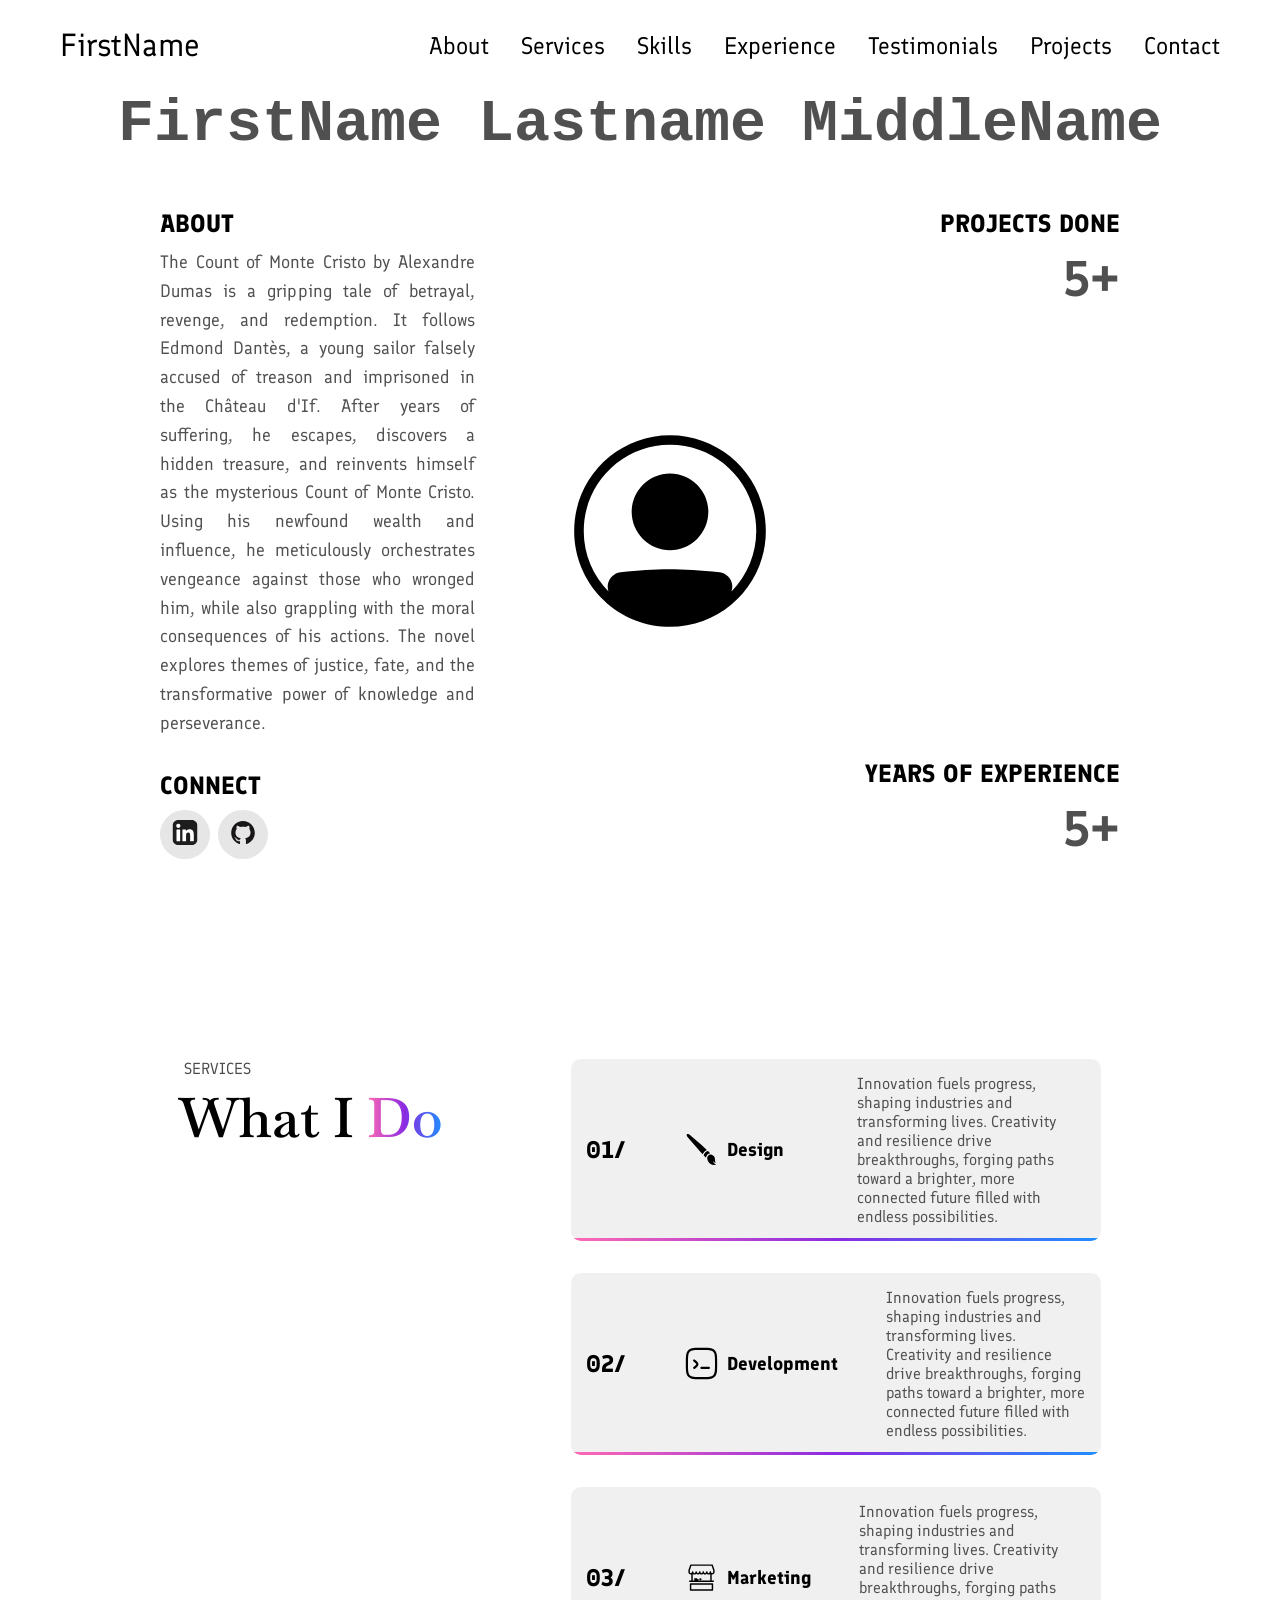
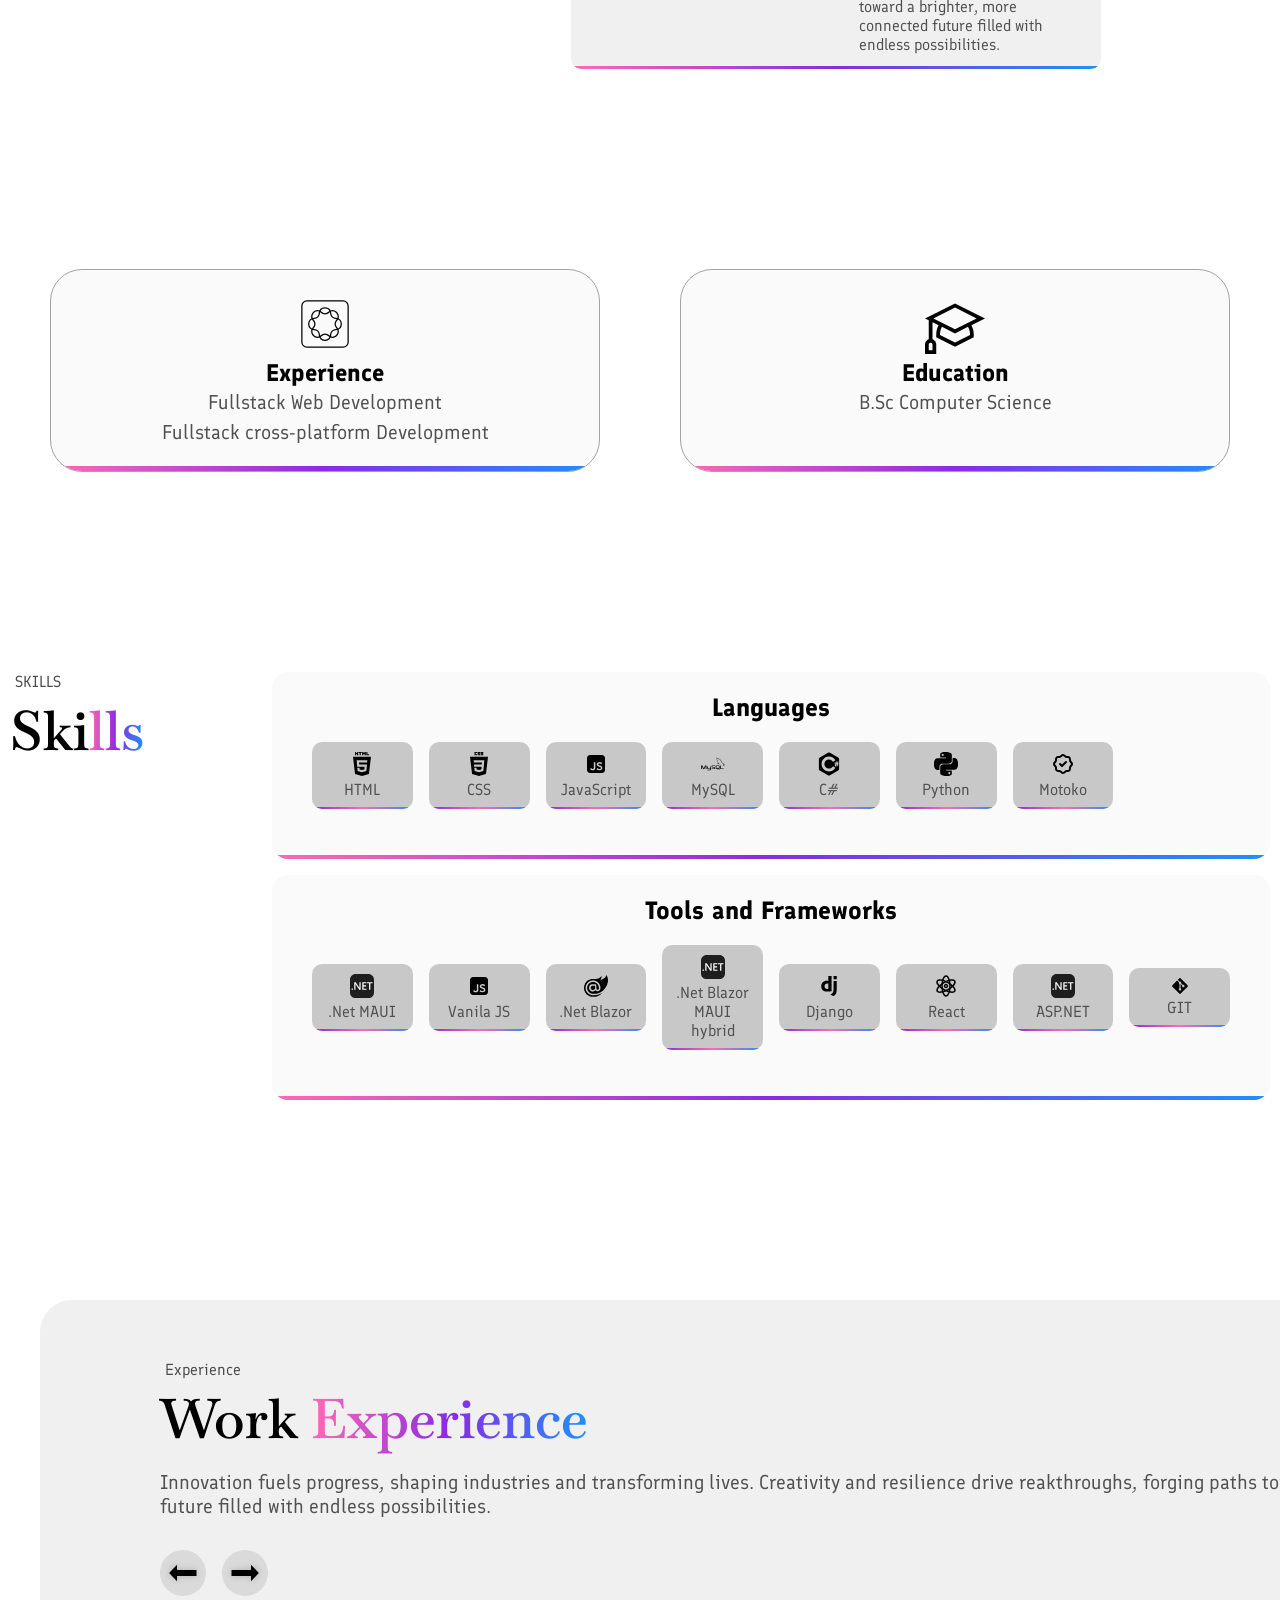
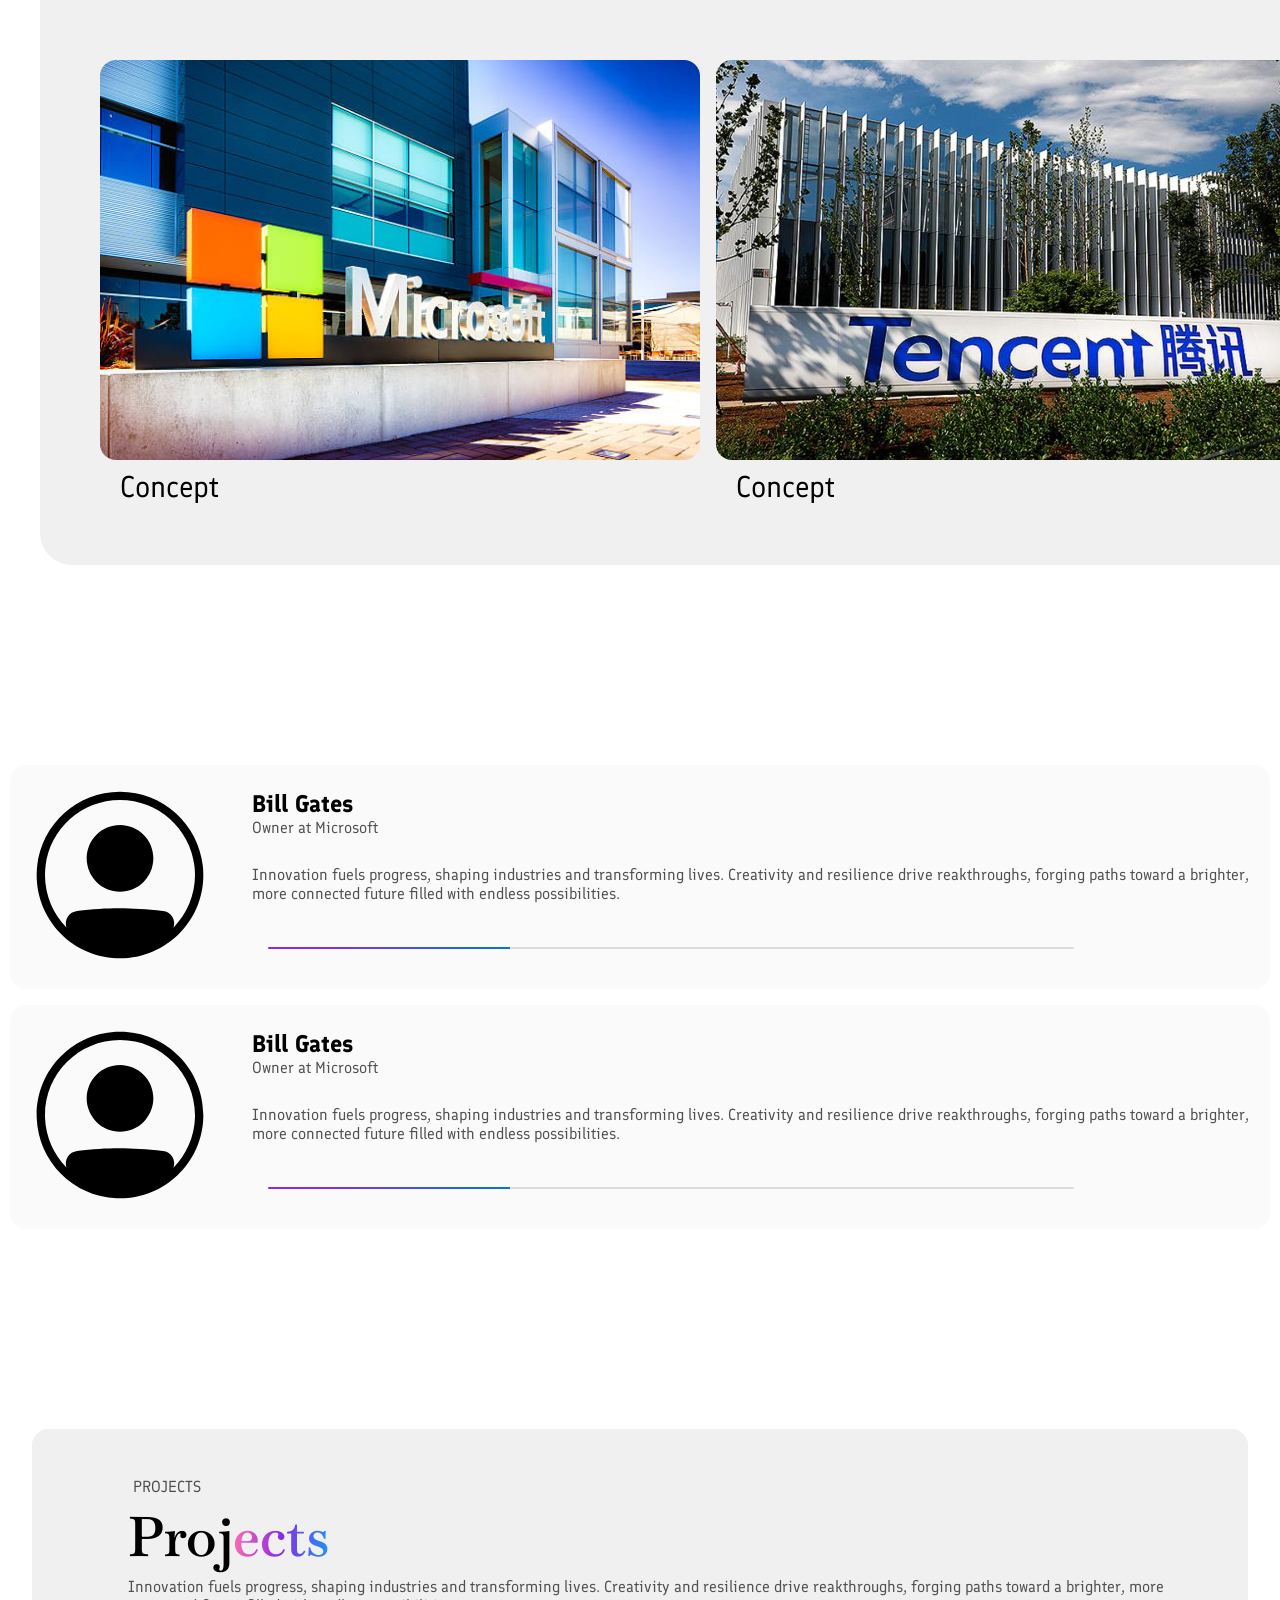
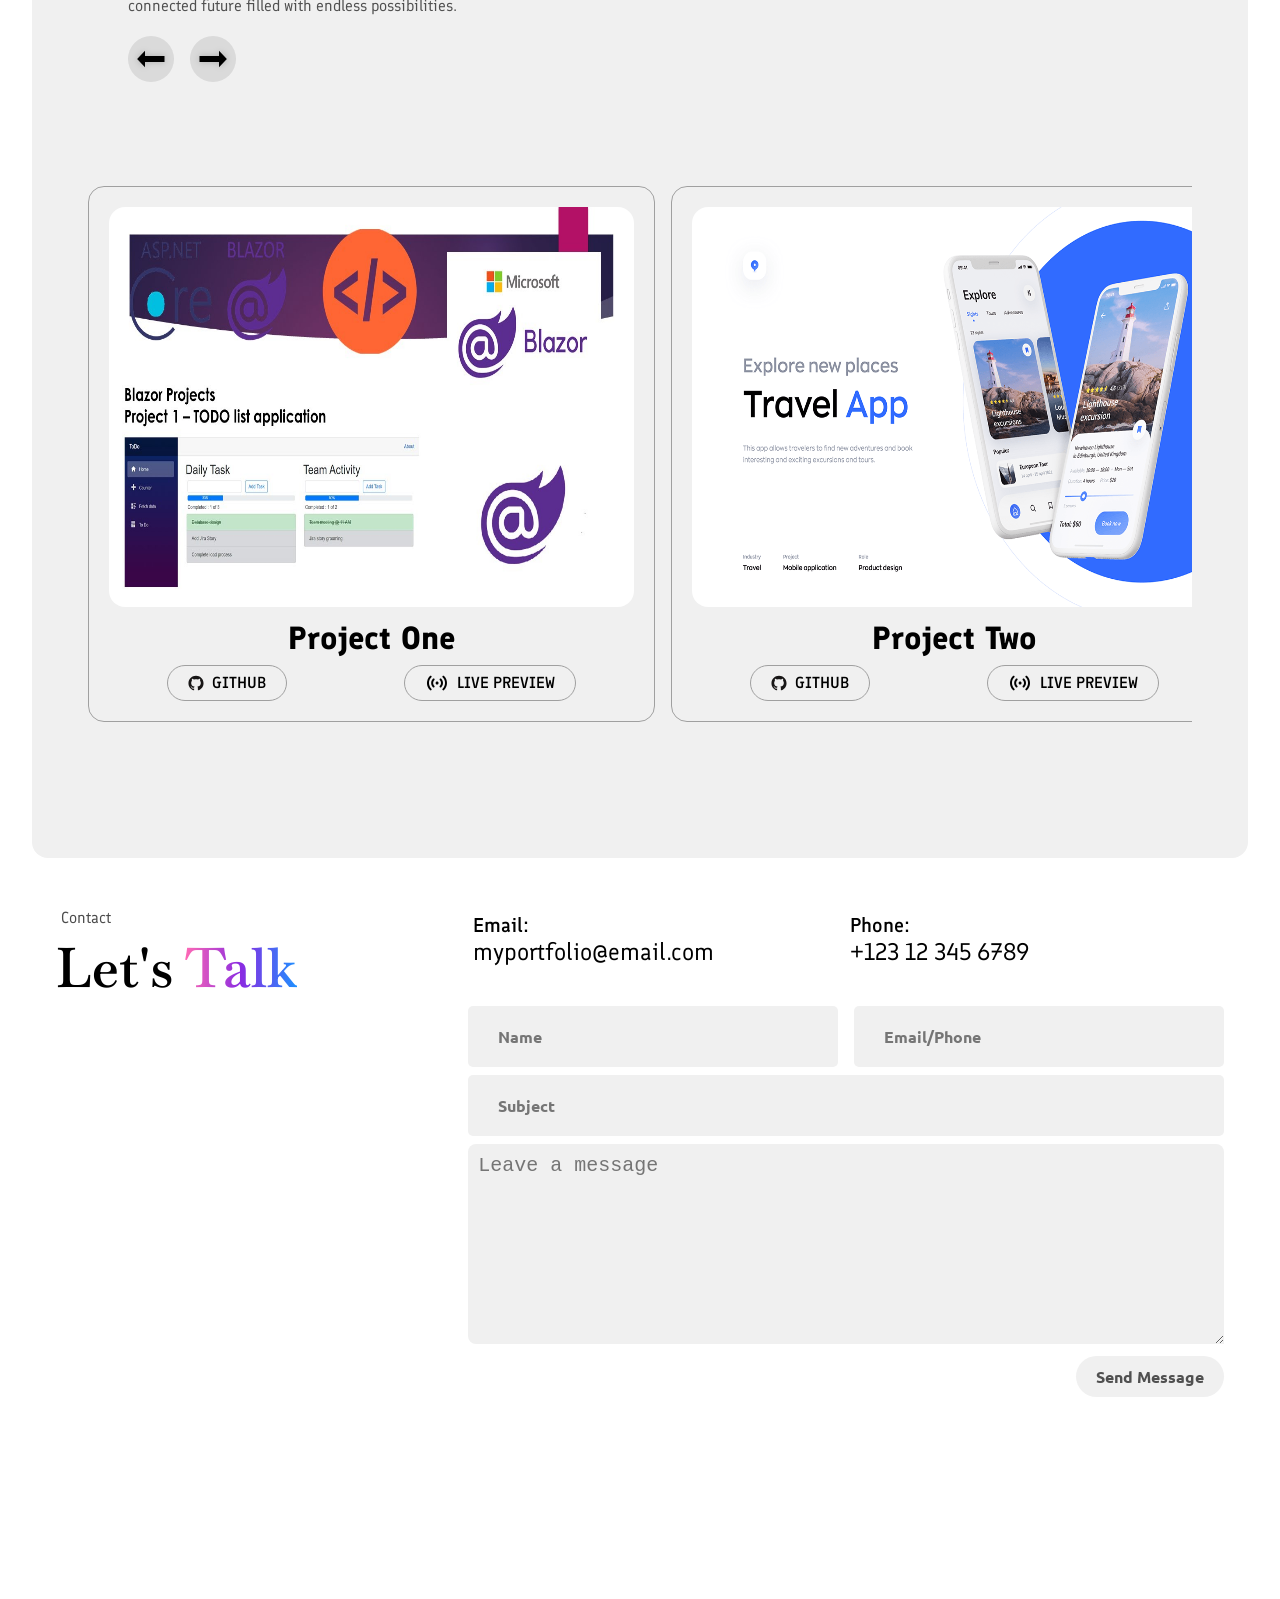
==== index.html @ e571e389 "." ====
<!DOCTYPE html>
<html lang="en">
<head>
    <meta charset="UTF-8">
    <meta name="viewport" content="width=device-width, initial-scale=1.0">
    <link rel="icon" type="image/png" href="assets/favicon.png">
    <link rel="stylesheet" href="style.css">
    <link rel="stylesheet" href="mediaQueries.css">

    <title>Portfolio</title>
</head>
<body>
    <nav id="desktop-nav">
        <div class="logo">FirstName</div>
        <div>
            <ul class="nav-links">
                <li><a href="#about">About</a></li>
                <li><a href="#services">Services</a></li>
                <li><a href="#skills">Skills</a></li>
                <li><a href="#experience">Experience</a></li>
                <li><a href="#testimonials">Testimonials</a></li>
                <li><a href="#projects">Projects</a></li>
                <li><a href="#contact">Contact</a></li>
            </ul>
        </div>
    </nav>
    <nav id="hamburger-nav">
        <div class="logo">FirstName</div>
        <div class="hamburger-menu">
            <div class="hamburger-icon" onclick="toggleMenu()">
                <span></span>
                <span></span>
                <span></span>
            </div>
            <div class="menu-links">
                <li><a href="#about" onclick="toggleMenu()">About</a></li>
                <li><a href="#services">Services</a></li>
                <li><a href="#skills">Skills</a></li>
                <li><a href="#experience" onclick="toggleMenu()">Experience</a></li>
                <li><a href="#testimonials">Testimonials</a></li>
                <li><a href="#projects" onclick="toggleMenu()">Projects</a></li>
                <li><a href="#contact" onclick="toggleMenu()">Contact</a></li>
            </div>
        </div>
    </nav>

    <div id="fullname">
        <p>FirstName Lastname MiddleName</p>
    </div>

    <section class="info-container">
        <div class="about-container">
            <div id="about">
                <h6>ABOUT</h6>
               <p>The Count of Monte Cristo by Alexandre Dumas is a gripping tale of
                betrayal, revenge, and redemption. It follows Edmond Dantès, a young 
                sailor falsely accused of treason and imprisoned in the Château d'If. 
                After years of suffering, he escapes, discovers a hidden treasure, 
                and reinvents himself as the mysterious Count of Monte Cristo. 
                Using his newfound wealth and influence, he meticulously orchestrates
                vengeance against those who wronged him, while also grappling with the 
                moral consequences of his actions. The novel explores themes of justice,
                 fate, and the transformative power of knowledge and perseverance.</p> 
            </div>

            <div class="socials">
                <h6>CONNECT</h6>
                <div class="socials-logos">
                    <div class="icon"><img src="assets/linkedIn.svg" alt="linked logo" onclick="location.href='https://linked.com'"></div>
                    <div class="icon"><img src="assets/github.svg" alt="github logo" onclick="location.href='https://github.com'"></div>
                </div>
            </div>
        </div>
        <div class="hero-avatar">
            <img src="assets/profile.svg" alt="my picture" width="230px" height="230px">
        </div>
        <div id="summary">
            <div class="sm project-done">
                <h6>PROJECTS DONE</h6>
                <p>5+</p>
            </div>
            <div class="sm years-of-experience">
                <h6>YEARS OF EXPERIENCE</h6>
                <p>5+</p>
            </div>
        </div>
    </section>
    

    <section class="services" id="services">
        <div class="services__title">
            <span class="tlt">SERVICES</span>
            <h1>What I
                <span>Do</span>
            </h1>
        </div>
        <div class="svc__details">
            <div class="svc service-1">
                <div class="service__no">
                    <h1>01/</h1>
                </div>
                <div class="service__name">
                    <img src="assets/design.svg" alt="">
                    <h3>Design</h3>
                </div>
                <div class="service__text">
                    <p>Innovation fuels progress, shaping industries and 
                        transforming lives. Creativity and resilience drive 
                        breakthroughs, forging paths toward a brighter, 
                        more connected future filled with endless 
                        possibilities.
                    </p>
                </div>
            </div>
            <div class="svc service-2">
                <div class="service__no">
                    <h1>02/</h1>
                </div>
                <div class="service__name">
                    <img src="assets/development.svg" alt="">
                    <h3>Development</h3>
                </div>
                <div class="service__text">
                    <p>Innovation fuels progress, shaping industries and 
                        transforming lives. Creativity and resilience drive 
                        breakthroughs, forging paths toward a brighter, 
                        more connected future filled with endless 
                        possibilities.
                    </p>
                </div>
            </div>
            <div class="svc service-3">
                <div class="service__no">
                    <h1>03/</h1>
                </div>
                <div class="service__name">
                    <img src="assets/maerketting.svg" alt="">
                    <h3>Marketing</h3>
                </div>
                <div class="service__text">
                    <p>Innovation fuels progress, shaping industries and 
                        transforming lives. Creativity and resilience drive 
                        breakthroughs, forging paths toward a brighter, 
                        more connected future filled with endless 
                        possibilities.
                    </p>
                </div>
            </div>
        </div>
    </section>

    <section class="exp-and-edu-container">
        <div class="exp-edu experience-container">
            <img src="assets/experience.svg" alt="Experience icon">
            <h2>Experience</h2>
            <p>Fullstack Web Development<br />
                Fullstack cross-platform Development
            </p>
        </div>
        <div class="exp-edu experience-container">
            <img src="assets/Education.svg" alt="Education icon">
            <h2>Education</h2>
            <p>B.Sc Computer Science<br />
            </p>
        </div>
    </section>

    <section id="skills">
        <div class="services__title">
            <span class="tlt">SKILLS</span>
            <h1>
                Ski<span>lls</span>
            </h1>
        </div>
       <div class="skll-wrapper">
         <div class="skl languages-container">
            <div class="skll-set-container">
                <h1>Languages</h1>
                <div class="skll-grid">
                    <div class="skll-set">
                        <img src="assets/html.svg" alt="checkmark">
                        <p>HTML</p>
                    </div>
                    <div class="skll-set">
                        <img src="assets/css.svg" alt="checkmark">
                        <p>CSS</p>
                    </div>
                    <div class="skll-set">
                        <img src="assets/javascript.svg" alt="checkmark">
                        <p>JavaScript</p>
                    </div>
                    <div class="skll-set">
                        <img src="assets/mysql.svg" alt="checkmark">
                        <p>MySQL</p>
                    </div>
                    <div class="skll-set">
                        <img src="assets/csharp.svg" alt="checkmark">
                        <p>C#</p>
                    </div>
                    <div class="skll-set">
                        <img src="assets/python.svg" alt="checkmark">
                        <p>Python</p>
                    </div>
                    <div class="skll-set">
                        <img src="assets/checkmack.svg" alt="checkmark">
                        <p>Motoko</p>
                    </div>
                </div>
            </div>
        </div>
        <div class="skl tools-and-frameworks-container">
            <div class="skll-set-container">
                <h1>Tools and Frameworks</h1>
               <div class="skll-grid">
                 <div class="skll-set">
                    <img src="assets/dotnet.svg" alt="checkmark">
                    <p>.Net MAUI</p>
                </div>
                <div class="skll-set">
                    <img src="assets/javascript.svg" alt="checkmark">
                    <p>Vanila JS</p>
                </div>
                <div class="skll-set">
                    <img src="assets/blazor.svg" alt="checkmark">
                    <p>.Net Blazor</p>
                </div>
                <div class="skll-set">
                    <img src="assets/dotnet.svg" alt="checkmark">
                    <p>.Net Blazor<br/> MAUI hybrid</p>
                </div>
                <div class="skll-set">
                    <img src="assets/django.svg" alt="checkmark">
                    <p>Django</p>
                </div>
                <div class="skll-set">
                    <img src="assets/react.svg" alt="checkmark">
                    <p>React</p>
                </div>
                <div class="skll-set">
                    <img src="assets/dotnet.svg" alt="checkmark">
                    <p>ASP.NET</p>
                </div>
                <div class="skll-set">
                    <img src="assets/git.svg" alt="checkmark">
                    <p>GIT</p>
                </div>
               </div>
            </div>
        </div>
       </div>
    </section>

    <div id="experience">
        <div class="experience__title__container">
            <div class="experience__title">
                <div class="services__title">
                    <span class="tlt">Experience</span>
                    <h1>
                        Work <span>Experience</span>
                    </h1>
                </div>
            </div>
            <div class="experience-description">
                <p> Innovation fuels progress, shaping industries and 
                    transforming lives. Creativity and resilience drive 
                    reakthroughs, forging paths toward a brighter, 
                    more connected future filled with endless 
                    possibilities.
                </p>
            </div>
            <div class="arrows experience-arrows">
                <span><img src="assets/arrowleft.svg" alt="" class="left"></span>
                <span><img src="assets/arrowright.svg" alt="" class="right"></span>
            </div>
        </div>

        <div class="experience__details">
            <div class="companies">
                <div class="company__img">
                        <img src="assets/microsoft.jpg" alt="">
                        <div>
                            <span id="concept-trigger">Concept</span>
                        </div>
                </div>
                <div class="experience__description" id="description">
                    <p>
                        <ul>
                            <li>Innovation fuels progress, shaping industries and </li>
                            <li>Innovation fuels progress, shaping industries and </li>
                            <li>Innovation fuels progress, shaping industries and </li>
                            <li>Innovation fuels progress, shaping industries and </li>
                            <li>Innovation fuels progress, shaping industries and </li>
                            <li>Innovation fuels progress, shaping industries and </li>
                        </ul>
                    </p>
                </div>
            </div>
            <div class="companies">
                    <div class="company__img">
                        <img src="assets/tencent.jpg" alt="">
                    <div>
                        <span>Concept</span>
                    </div>
                </div>
                <div class="experience__description">
                    <p>
                        <ul>
                            <li>Innovation fuels progress, shaping industries and </li>
                            <li>Innovation fuels progress, shaping industries and </li>
                            <li>Innovation fuels progress, shaping industries and </li>
                            <li>Innovation fuels progress, shaping industries and </li>
                            <li>Innovation fuels progress, shaping industries and </li>
                            <li>Innovation fuels progress, shaping industries and </li>
                        </ul>
                    </p>
                </div>
           </div>
           <div class="companies">
                <div class="company__img">
                        <img src="assets/microsoft.jpg" alt="">
                        <div>
                            <span id="concept-trigger">Concept</span>
                        </div>
                </div>
                <div class="experience__description" id="description">
                    <p>
                        <ul>
                            <li>Innovation fuels progress, shaping industries and </li>
                            <li>Innovation fuels progress, shaping industries and </li>
                            <li>Innovation fuels progress, shaping industries and </li>
                            <li>Innovation fuels progress, shaping industries and </li>
                            <li>Innovation fuels progress, shaping industries and </li>
                            <li>Innovation fuels progress, shaping industries and </li>
                        </ul>
                    </p>
                </div>
            </div>
           <div class="companies">
                    <div class="company__img">
                        <img src="assets/netease.jpg" alt="">
                    <div>
                        <span>Concept</span>
                    </div>
                </div>
                <div class="experience__description">
                    <p>
                        <ul>
                            <li>Innovation fuels progress, shaping industries and </li>
                            <li>Innovation fuels progress, shaping industries and </li>
                            <li>Innovation fuels progress, shaping industries and </li>
                            <li>Innovation fuels progress, shaping industries and </li>
                            <li>Innovation fuels progress, shaping industries and </li>
                            <li>Innovation fuels progress, shaping industries and </li>
                        </ul>
                    </p>
                </div>
           </div>
           <div class="companies">
                    <div class="company__img">
                        <img src="assets/Santa_Monica_Studio.png" alt="">
                    <div>
                        <span>Concept</span>
                    </div>
                </div>
                <div class="experience__description">
                    <p>
                        <ul>
                            <li>Innovation fuels progress, shaping industries and </li>
                            <li>Innovation fuels progress, shaping industries and </li>
                            <li>Innovation fuels progress, shaping industries and </li>
                            <li>Innovation fuels progress, shaping industries and </li>
                            <li>Innovation fuels progress, shaping industries and </li>
                            <li>Innovation fuels progress, shaping industries and </li>
                        </ul>
                    </p>
                </div>
           </div>    
        </div>
    </div>


    <section id="testimonials"> 
       <div class="all_testi_wrapper">
            <div class="testi_individual_wrapper">
                <div class="profile_testi">
                    <img src="assets/profile.svg" alt="profile photo" width="200px">
                </div>
                <div class="testi_person_details">
                    <div class="testi_person_info">
                        <h2>Bill Gates</h2>
                        <p>Owner at Microsoft<p>
                    </div>
                    <div class="testi_comment">
                        <p> Innovation fuels progress, shaping industries and 
                            transforming lives. Creativity and resilience drive 
                            reakthroughs, forging paths toward a brighter, 
                            more connected future filled with endless 
                            possibilities.
                        </p>
                    </div>
                    <div class="line">
                    </div>
                </div>
            </div>
            <div class="testi_individual_wrapper">
                <div class="profile_testi">
                    <img src="assets/profile.svg" alt="profile photo" width="200px">
                </div>
                <div class="testi_person_details">
                    <div class="testi_person_info">
                        <h2>Bill Gates</h2>
                        <p>Owner at Microsoft<p>
                    </div>
                    <p> Innovation fuels progress, shaping industries and 
                        transforming lives. Creativity and resilience drive 
                        reakthroughs, forging paths toward a brighter, 
                        more connected future filled with endless 
                        possibilities.
                    </p>
                    <div class="line"></div>
                </div>          
            </div>
       </div>
    </section>

    <div id="projects">
        <div class="pj__title">
            <span class="tlt">PROJECTS</span>
            <h1>
                Proj<span>ects</span>
            </h1>

            <div class="projct-description">
                <p> Innovation fuels progress, shaping industries and 
                    transforming lives. Creativity and resilience drive 
                    reakthroughs, forging paths toward a brighter, 
                    more connected future filled with endless 
                    possibilities.
                </p>
            </div>

             <div class="arrows project-arrows">
                <span><img src="assets/arrowleft.svg" alt="" class="left"></span>
                <span><img src="assets/arrowright.svg" alt="" class="right"></span>
            </div>
        </div>
        <div class="pjs">
            <div class="pj project__one">
                <div class="pj__img">
                    <img src="assets/Project1.jpg" alt="">
                </div>
                <h1 class="pj__name">Project One</h1>
                <div class="pj__btns">
                    <div class="pj__btn">
                        <img src="assets/github.svg" alt="" onclick="location.href ='https://github.com'">
                        <p>GITHUB</p>
                    </div>
                    <div class="pj__btn">
                        <img src="assets/live.svg" alt="">
                       <p>LIVE PREVIEW</p>
                    </div>
                </div>
            </div>

            <div class="pj project__one">
                <div class="pj__img">
                    <img src="assets/project2.png" alt="">
                </div>
                <h1 class="pj__name">Project Two</h1>
                 <div class="pj__btns">
                    <div class="pj__btn">
                        <img src="assets/github.svg" alt="" onclick="location.href ='https://github.com'">
                        <p>GITHUB</p>
                    </div>
                    <div class="pj__btn">
                        <img src="assets/live.svg" alt="">
                       <p>LIVE PREVIEW</p>
                    </div>
                </div>
            </div>
            <div class="pj project__one">
                <div class="pj__img">
                    <img src="assets/project3.png" alt="">
                </div>
                <h1 class="pj__name">Project Three</h1>
                <div class="pj__btns">
                    <div class="pj__btn">
                        <img src="assets/github.svg" alt="" onclick="location.href ='https://github.com'">
                        <p>GITHUB</p>
                    </div>
                    <div class="pj__btn">
                        <img src="assets/live.svg" alt="">
                       <p>LIVE PREVIEW</p>
                    </div>
                </div>
            </div>
            <div class="pj project__one">
                <div class="pj__img">
                    <img src="assets/project3.png" alt="">
                </div>
                <h1 class="pj__name">Project Three</h1>
                <div class="pj__btns">
                    <div class="pj__btn">
                        <img src="assets/github.svg" alt="" onclick="location.href ='https://github.com'">
                        <p>GITHUB</p>
                    </div>
                    <div class="pj__btn">
                        <img src="assets/live.svg" alt="">
                       <p>LIVE PREVIEW</p>
                    </div>
                </div>
            </div>
            <div class="pj project__one">
                <div class="pj__img">
                    <img src="assets/project3.png" alt="">
                </div>
                <h1 class="pj__name">Project Three</h1>
                <div class="pj__btns">
                    <div class="pj__btn">
                        <img src="assets/github.svg" alt="" onclick="location.href ='https://github.com'">
                        <p>GITHUB</p>
                    </div>
                    <div class="pj__btn">
                        <img src="assets/live.svg" alt="">
                       <p>LIVE PREVIEW</p>
                    </div>
                </div>
            </div>
        </div>
    </div>

     <section id="contact">
        <div class="services__title">
            <span class="tlt">Contact</span>
            <h1>Let's
                <span>Talk</span>
            </h1>
        </div>
       <div class="contact__details">
            <div class="my_email_n_phone">
                <div class="email">
                    <h6>Email:</h6>
                    <p>myportfolio@email.com</p>
                </div>
                <div class="phone">
                    <h6>Phone:</h6>
                    <p>+123 12 345 6789</p>
                </div>
            </div>
            <form action="">
                <div class="name_n__email">
                    <input type="text" placeholder="Name"/>
                    <label for="email"></label>
                    <input type="text" placeholder="Email/Phone"/>
                </div>
                <div class="subject">
                    <label for="subject"></label>
                    <input type="text" placeholder="Subject">
                </div>
                <div class="message">
                    <textarea placeholder="Leave a message"></textarea>
                </div>
                <div class="sendmsg">
                    <input type="submit" value="Send Message" />
                </div>
            </form>
       </div>
    </section>

    <script src="script.js"></script>
</body>
</html>
---- style.css ----
@import url('https://fonts.googleapis.com/css2?family=Baskervville:ital,wght@0,400..700;1,400..700&display=swap');
@import url('https://fonts.googleapis.com/css2?family=Ubuntu:ital,wght@0,300;0,400;0,500;0,700;1,300;1,400;1,500;1,700&display=swap');
@import url('https://fonts.googleapis.com/css2?family=Finlandica:ital,wght@0,400..700;1,400..700&display=swap');

* {
    margin: 0;
    padding: 0;
}

body{
    font-family: "Finlandica", sans-serif;
    background-color: rgb();
}

html {
    scroll-behavior: smooth;
}

p {
    color: rgb(80,80,80);
}

a, .btn {
    transition: all 300ms ease;
}


/*Desktop Nav*/

nav, .nav-links {
    display: flex;
}

nav {
    justify-content: space-between;
    align-items: center;
    height: 10vh;
    margin: 0px 60px;
}

.nav-links{
    gap: 2rem;
    list-style: none;
    font-size: 1.5rem;
}

a {
    text-decoration: none;
    color: black;
    text-decoration-color: white;
}

.logo{
    font-size: 2rem;

}

.logo:hover{
    cursor: default;
}

a:hover {
    color: grey;
    text-decoration: underline;
    text-underline-offset: 0.5rem;
    text-decoration-color: rgb(181, 181, 181);
}


/*HAMBURGER MENU*/

#hamburger-nav {
    display: none;
}

.hamburger-menu {
    position: relative;
    display: inline-block;
}

.hamburger-icon {
    display: flex;
    flex-direction: column;
    justify-content: space-between;
    height: 24px;
    width: 30px;
    cursor: pointer;
}

.hamburger-icon span {
    width: 100%;
    height: 2px;
    background-color: black;
    transition: all 0.3 ease-in-out;
}

.menu-links {
    position: absolute;
    top: 100%;
    right: 0;
    width: fit-content;
    max-height: 0;
    overflow: hidden;
    transition: all 0.3 ease-in-out;
    border-radius: 10px;
    background: rgb(240, 240, 240);
}

.menu-links a{
    display: block;
    padding: 10px;
    text-align: left;
    font-size: 1.5rem;
    color: black;
    text-decoration: none;
    transition: all 0.3 ease-in-out;
}

.menu-links a:hover{
    color: grey;
    text-decoration: underline;
    text-underline-offset: 0.5rem;
    text-decoration-color:rgb(181, 181, 181) ;
}

.menu-links li{
    list-style: none;
}

.menu-links.open{
    max-height: fit-content;
}

.hamburger-icon.open span:first-child{
    transform: rotate(45deg) translate(10px, 5px);
}

.hamburger-icon.open span:nth-child(2){
    opacity: 0;
}

.hamburger-icon.open span:last-child{
    transform: rotate(-45deg) translate(10px, -5px);
}

.hamburger-icon span:first-child{
    transform: none;
}

.hamburger-icon span:first-child{
    opacity: 1;
}

.hamburger-icon span:first-child{
    transform: none;
}

/*SECTIONS*/

#fullname{
    font-size: 60px;
    font-family: "Ubuntu Mono", monospace;
    text-align: center;
    font-weight: 600;
}

section{
    display: flex;
    flex-direction: row;
    justify-content: center;
    gap: 5rem;
    margin: 50px 10px 200px 10px;
}




.about-container{
    max-width: 25%;
    display: flex;
    flex-direction: column;
    justify-content: space-between;
    gap: 2rem;
}

#about p{
    text-align: justify;
    font-size: 18px;
    line-height: 1.8rem;
    margin: 0;
}

h6{
    font-size: 25px;
    margin-bottom: 10px;
    word-wrap: break-word;
    white-space: normal;
}

.sm{
    text-align: end;
}

.sm p{
    font-size: 50px;
    font-weight: 600;
}

#summary{
    justify-content: space-between;
    display: flex;
    flex-direction: column;
    flex-wrap: wrap;
    max-width: 25%;
    gap: 1rem;
}

.hero-avatar{
    justify-content: center;
    align-self: center;
}

.icon img {
    height: 25px;
    width: 30px;
    align-self: center;
    transition: transform 0.3 ease-in-out;
}

.icon:hover img{
    transform: scale(1.5);
    cursor: pointer;
}

.icon::before{
    content: "";
    position: absolute;
    background: linear-gradient(to right,#ff69b4, #8a2be2, #1e90ff );
    width: 0;
    height: 0;
    top: 0;
    left: 0;
    border-radius: inherit;
    transform: scale(0);
    opacity: 0;
    transition: all 0.4s ease-in-out;
    z-index: 0;
}

.icon:hover::before{
    width: 100%;
    height: 100%;
    transform: scale(1);
    opacity: 1;
    cursor: pointer;
}

.icon{
    padding: 10px;
    background-color: rgb(230, 230, 230);
    border-radius: 100px;
    overflow: hidden;
    position: relative;
}

.socials-logos{
    display: flex;
    gap: 0.5rem;
}



.socials{
    display: flex;
    flex-direction: column;
}

.services__title{
    display: flex;
    flex-direction: column;
    gap: 0.3rem;
    cursor: default;
}

.services__title h1{
    font-size: 55px;
    font-weight: 600;
    font-family: "Baskervville", sans-serif;
}

.services__title h1 span{
    background: linear-gradient(to right, #ff69b4, #8a2be2, #1e90ff);
    -webkit-background-clip: text;
    background-clip: text;
    color: transparent;
    -webkit-text-fill-color: transparent;   
}

.tlt{
    color: rgb(75, 75, 75);
    margin: 0 5px;
}

.svc__details{
    max-width: 42%;
    display: flex;
    flex-direction: column;
    gap: 2rem;
}

.svc{
    display: flex;
    flex-direction: row;
    justify-content: space-between;
    align-items: center;
    gap: 3rem;
    background-color: rgb(240, 240, 240);
    padding: 15px;
    border-radius: 10px;
    position: relative;
    overflow: hidden;
}

.svc:hover{
    background: linear-gradient(
        to right,
        rgba(105, 20, 40, 0.5) 0%,    
        rgba(105, 20, 40, 0.5) 20%, 
        rgba(75, 0, 130, 0.5) 60%,  
        rgba(0, 0, 139, 0.5) 100%  
    );
}


.svc:hover p{
    color: black;
    transition: color 0.3 ease;
}


.svc::after{
    position: absolute;
    content: "";
    bottom: -0.5px;
    left: 0;
    width: 100%;
    height: 3px;
    background: linear-gradient(to right,  #ff69b4, #8a2be2, #1e90ff);
    border-radius: 2px;
}

.service__text{
    width: 100%;
    flex: 1;
}

.service__no{
    align-self: center;
    flex: 0 0 10%;
}

.service__name{
    display: flex;
    flex-direction: row;
    align-items: center;
    gap: 0.5rem;
    flex: 0 0 25%;
}

.service__name img{
    height: 35px;
    width: 35px;
}

h3{
    align-self: center;
    cursor: default;
}

.service__no h1,
.service__name h3 {
    margin: 0;
}

.services{
    gap: 8rem;
}


.exp-edu{
    padding: 1.5rem;
    border-radius: 2rem;
    border: rgb(53, 53, 53) 0.1rem solid;
    border-color: rgb(163, 163, 163);
    text-align: center;
    min-width: 500px;
    position: relative;
    overflow: hidden;
    background: rgb(250, 250, 250);
}

.exp-edu::after{
    position: absolute;
    content: "";
    bottom: -0.5px;
    left: 0;
    width: 100%;
    height: 5px;
    background: linear-gradient(to right,  #ff69b4, #8a2be2, #1e90ff);
    border-radius: 2px;
}

.exp-edu img{
    height: 60px;
    width: 60px;
}

.exp-edu p{
    font-size: 20px;
    line-height: 30px;
}


#skills{
    gap: 8rem;
}
.skl{
    background-color: rgb(250, 250, 250);
    padding: 0 20px;
    border-radius: 1rem;
    position: relative;
    overflow: hidden;
    padding-bottom: 30px;
}

.skl::after{
    position: absolute;
    content: "";
    background: linear-gradient(to right, #ff69b4, #8a2be2, #1e90ff);
    height: 5px;
    width: 100%;
    left: 0;
    bottom: -1px;

}

.skll-set{
    background: rgb(200,200,200);
    padding: 10px;
    border-radius: 10px;
    align-content: center;
    position: relative;
    overflow: hidden;
}

.skll-set::after{
    position: absolute;
    content: "";
    background: linear-gradient(to right, #8a2be2, #ff69b4, #1e90ff);
    height: 3px;
    width: 100%;
    left: 0;
    bottom: -1px;
}

.skll-set:hover{
    background: linear-gradient(
        to right,
        rgba(105, 20, 40, 0.5) 0%,    
        rgba(105, 20, 40, 0.5) 20%, 
        rgba(75, 0, 130, 0.5) 60%,  
        rgba(0, 0, 139, 0.5) 100%  
    );
}

.skll-set:hover p{
    color: #000;
}

.skll-set-container{
    margin: auto;
    padding: 20px;
    align-items: center;
    text-align: center;
}

.skll-set-container h1{
    font-size: 25px;
    margin-bottom: 20px;
    text-align: center;
}

.skll-grid{
    display: grid;
    grid-template-columns: repeat(8,1fr);
    gap: 1rem;
    justify-content: center;
    align-items: center;
    align-content: center;
}

.skll-wrapper{
    gap: 1rem;
    display: flex;
    flex-direction: column;
    position: relative;
    min-width: 50%;
}

#experience{
    background: rgb(240, 240, 240);
    padding: 60px;
    border-radius: 2rem;
    margin: 40px;
    display: flex;
    flex-direction: column;
    gap: 3rem;
    width: fit-content;
    margin-bottom: 200px;
}

.experience__title__container{
    padding: 0 60px;
    display: flex;
    flex-direction: column;
    gap: 1rem;
}

.experience-description{
    font-size: 20px;
}

.experience__details{
    display: flex;
    gap: 1rem;
    overflow-x: auto;
    scroll-behavior: smooth;
    scroll-snap-type: x mandatory;
    scrollbar-width: none;
    -ms-overflow-style: none;
}

.experience__details::-webkit-scrollbar{
    display: none;
}

.companies{
    flex: 0 0 auto;
    min-width: 300px;
    scroll-snap-align: start;
    display: flex;
    gap: 1rem;
    position: relative;
}

.company__img img{
    width: 100%;
    height: 400px;
    border-radius: 1rem;
}

.company__img{
    display: flex;
    flex-direction: column;
    gap: 0.5rem;
    position: relative;
}

.company__img span{
    font-size: 30px;
    margin-left: 20px;
    display: inline-block;
    cursor: pointer;
}

.companies li{
    list-style: circle;
    color: rgb(80,80,80);
}

.experience__description{
    font-size: 20px;
    font-family:"Ubuntu", sans-serif;
    display: none;
    max-height: 85%;
    overflow: hidden;
    transition: max-height 0.4s ease-out, padding 0.4s ease-out;
    padding: 0 10px;
    background-color: #f5f5f5;
    border-left: 4px solid #0078D4;
    border-radius: 20px;
}


.experience__description.show{
    display: block;
    padding: 10px;
}

.experience__description ul{
    justify-content: space-between;
    display: flex;
    flex-direction: column;
    line-height: 40px;
}

#testimonials{
    justify-content: center;
}

.all_testi_wrapper{
    display: flex;
    flex-direction: column;
    gap: 1rem;
}

.testi_individual_wrapper{
    background: rgb(250, 250, 250);
    padding: 10px;
    border-radius: 1rem;
    display: flex;
    gap: 2rem;
}

.testi_person_details{
    display: flex;
    flex-direction: column;
    justify-content: space-around;
}

.line{
    height: 2px;
    background: linear-gradient(to right, #8a2be2 5%, #0078D4 30%, rgb(220, 220, 220) 30%);
    margin: 1rem;
    width: 80%;
    border-radius: 1rem;
}

#projects{
    background: rgb(240, 240, 240);
    margin: 1rem 2rem;
    padding: 1rem;
    padding-bottom: 5rem;
    border-radius: 1rem;
    display: flex;
    flex-direction: column;
    gap: 1rem;
}

.pj__title{
    display: flex;
    flex-direction: column;
    gap: 0.3rem;
    cursor: default;
    margin: 2rem;
    margin-left: 5rem;
    
}

.pj__title h1{
    font-size: 55px;
    font-weight: 600;
    font-family: "Baskervville", sans-serif;
}

.pj__title h1 span{
    background: linear-gradient(to right, #ff69b4, #8a2be2, #1e90ff);
    -webkit-background-clip: text;
    background-clip: text;
    color: transparent;
    -webkit-text-fill-color: transparent;   
}

.pjs{
    display: flex;
    flex-direction: row;
    overflow-x: auto;
    scroll-behavior: smooth;
    scrollbar-width: none;
    padding-bottom: 1rem;
    gap: 1rem;
    margin: 2.5rem;
}

.pjs::-webkit-scrollbar {
    display: none;
}

.arw{
    cursor: pointer;
}

.pj__img img{
    height: 400px;
    width: 525px;
    border-radius: 1rem;
}

.pj__btns{
    display: flex;
    justify-content: space-around;
}

.pj__btn {
    display: flex;
    gap: 0.5rem;
    text-align: center;
    align-items: center;
    padding: 5px 20px;
    border: rgb(160, 160, 160) solid 1px;
    border-radius: 2rem;
}

.pj__btn:hover{
   background: linear-gradient(to right,
        rgba(138, 43, 226, 0.2),
        rgba(0,0,0, 0.5)
        );
        cursor: pointer;
}

.pj__btn p{
    color: #000;
    font-weight: 500;
}

.pj{
    display: flex;
    flex-direction: column;
    gap: 0.5rem;
    border: rgb(160, 160, 160) solid 1px;
    border-radius: 1rem;
    padding: 20px;
}

.pj h1{
    align-self: center;
}

#contact{
    justify-content: space-around;
}

.contact__details{
    display: flex;
    flex-direction: column;
    gap: 0.5rem;
    width: 60%;
}

.my_email_n_phone{
    display: flex;
    flex-direction: row;
    gap: 0.5rem;
    margin: 5px;
    margin-bottom: 2rem;
}

.my_email_n_phone div{
    flex: 1 1 50%;
}

.my_email_n_phone h6{
    font-size: 20px;
    font-weight: 500;
    margin: 0;
    padding: 0;
}

.my_email_n_phone p{
    color: #000;
    font-size: 24px;
}

input{
    padding: 20px 30px;
    border-radius: 5px;
    background: rgb(240, 240, 240);
    outline: none;
    border: transparent;
    -webkit-appearance: none;
    -moz-appearance: none;
    appearance: none;
    box-sizing: border-box;
    font-size: 16px;
    font-family: 'Ubuntu';
    font-weight: 600;
}

.name_n__email{
    display: flex;
    gap: 0.5rem;
}

.name_n__email input{
    flex: 1 1 50%;
}

.subject input{
    width: 100%;
}

textarea{
    font-size: 20px;
    background: rgb(240, 240, 240);
    border: transparent;
    border-radius: 0.5rem;
    border-bottom-right-radius: 0;
    width: 100%;
    min-height: 200px;
    box-sizing: border-box;
    padding: 10px;
}

.sendmsg{
    display: flex;
    justify-content: flex-end;
}

.sendmsg input{
    border: transparent;
    border-radius: 10rem;
    padding: 10px 20px;
    color: rgb(80, 80, 80);
}

.sendmsg:hover input{
    background: linear-gradient(to right,
        rgba(138, 43, 226, 0.8),
        rgba(0,0,0, 0.5)100%
  );
color: #000;
cursor: pointer;
}

form {
    gap: 0.5rem;
    display: flex;
    flex-direction: column;
    width: 100%;
}


/*Arrows*/


.arrows{
    display: flex;
    justify-content: start;
    align-items: center;
    margin: 1rem 0;
    animation: fadeInUp 0.55s ease-in-out;
    gap: 1rem;
}

.arrows img{
    width: 30px;
    cursor: pointer;
    transition: transform 0.3 ease, filter 0.3 ease;
    filter: drop-shadow(0 0 3px rgba(0, 0, 0, 0.2));
}

.arrows img:hover{
    transform: translateX(-5px) scale(1.1);
    filter: drop-shadow(0 0 6px rgba(0, 150, 255, 0.4));
}

.arrows img.right:hover{
    transform: translateX(5px) scale(1.1);
}

.arrows img:active, .arrows img.right:active{
    transform: scale(0.95);
}

.arrows span{
    padding: 0.5rem;
    background: rgba(20, 20, 20, 0.1);
    border-radius: 100rem;
    display: flex;
    align-items: center;
    justify-content: start;
}

.arrows span:hover {
    background: linear-gradient(
        to right,
        rgba(138, 43, 226, 0.8),
        rgba(0, 0, 0, 0.5) 100%
    );
    border-radius: 20rem;
    transform:scale(1.1);
}








@keyframes fadeInUp{
    from{
        opacity: 0;
        transform: translateY(20px);
    }
    to{
        opacity: 1;
        transform: translateY(0);
    }
}
---- mediaQueries.css ----
/* Responsive Styles */

@media (max-width: 1200px) {
     #desktop-nav{
        display: none;
    }

     #hamburger-nav {
        display: flex;
        justify-content: space-between;
        align-items: center;
        padding: 1rem 2rem;
        background-color: #fff;
        box-sizing: border-box;
    }

    section {
        gap: 3rem;
        flex-wrap: wrap;
    }

    .svc__details,
    .about-container,
    #summary {
        max-width: 80%;
    }

    .skll-grid {
        grid-template-columns: repeat(4, 1fr);
    }

    .info-container{
        display: flex;
        flex-direction: column;
        justify-content: center;
    }


    .about-container{
        align-self: center;
    }

    .socials{
        align-self: center;
    }

    #summary{
        display: flex;
        flex-direction: row;
        justify-content: space-around;
    }

    .sm{
        flex: 1 1 auto;
    }

    #experience {
    padding: 40px;
    margin: 30px;
    width: auto;
    }

  .services{
    gap: 1rem;
  }

  .experience__title__container {
    padding: 0 40px;
  }

  .company__img img {
    height: 345px;
  }

  .experience-description,
  .experience__description {
    font-size: 18px;
  }
}






@media (max-width: 900px) {

    nav {
        margin: 0 30px;
    }

    .nav-links {
        display: none;
    }

    section {
        flex-direction: column;
        align-items: center;
        margin: 40px 10px;
    }

    .svc {
        flex-direction: column;
        gap: 1.5rem;
    }

    .service__text, .service__name, .service__no {
        flex: unset;
        text-align: center;
        width: 100%;
    }

    .svc__details {
        max-width: 90%;
    }

    .about-container, #summary {
        max-width: 90%;
    }

    .exp-edu {
        min-width: auto;
        width: 90%;
    }

    .skll-grid {
        grid-template-columns: repeat(3, 1fr);
    }
    #summary{
        display: flex;
        flex-direction: row;
        flex-wrap: nowrap;
        justify-content: space-between;
        gap: 2rem;
    }

    .sm {
        flex: 1 1 auto;
    }

    .project-done{
        text-align: left;
    }
    .service__no h1{
        text-align: left;
    }

    .exp-and-edu-container{
        margin-bottom: 15rem;
        margin-top: 15rem;
    }
    .exp-edu{
        width: 600px;
    }
    #skills{
        gap: 1rem;
        margin-bottom: 15rem;
    }
    .skll-wrapper{
        display: flex;
        flex-direction: row;
    }
    .skll-grid{
        justify-content: center;
        align-items: center;
    }
     #experience {
    padding: 30px;
    margin: 20px;
    gap: 2rem;
    border-radius: 1rem;
    }

  .experience__title__container {
    padding: 0 20px;
    text-align: center;
    }

  .experience__details {
    flex-direction: row;
    overflow: hidden;
    }

  .companies {
    min-width: 100%;
    flex-direction: column;
    }

  .company__img img {
    height: 450px;
    }

  .arrows {
    justify-content: center;
    }

  .experience__description ul {
    line-height: 30px;
    }

    #projects{
        margin-bottom: 15rem;
        padding: 30px;
        margin: 20px;
    }

    .pj__img img{
        width: 680px;
        height: 400px;
    }

    .name_n__email {
    flex-direction: column;
   }

  .name_n__email input {
    flex: 1 1 100%;
    width: 100%;
   }

  .subject input,
  textarea {
    width: 100%;
   }
}




@media (max-width: 600px) {
    .logo {
        font-size: 1.5rem;
    }

    .nav-links {
        gap: 1rem;
        font-size: 1.2rem;
    }

    #fullname {
        font-size: 35px;
    }

    h6 {
        font-size: 20px;
    }

    .services__title h1 {
        font-size: 35px;
    }

    .service__no{
        text-align: left;
    }

    .service__text p{
        width: 100%;
        padding: 0;
        margin: 0;
    }

    .svc {
        padding: 10px;
    }

    .svc__details {
        gap: 1rem;
    }

    .exp-edu{
        width: 450px;
    }

    .exp-edu p {
        font-size: 16px;
        line-height: 24px;
    }

    .skll-grid {
        grid-template-columns: repeat(2, 1fr);
    }

    .skll-set-container h1 {
        font-size: 20px;
    }

    .company__img img{
        width: 500px;
        height: 350px;
    }

    .icon img {
        height: 20px;
        width: 25px;
    }

    .testi_individual_wrapper{
        display: flex;
        flex-direction: column;
        gap: 0.5rem;
    }

    .profile_testi {
        display: flex;
        justify-content: center;
    }
    
    .testi_person_details{
        align-items: center;
        gap: 1rem;
    }
    .line{
        width: 95%;
    }

    #projects{
        padding: 0;
        margin-bottom: 15rem;
    }

    .pjs{
        margin: 15px;
        padding: 0;
    }

    .pj__img img{
        width: 480px;
        height: 400px;
    }

    .my_email_n_phone{
        display: flex;
        flex-direction: column;
        gap: 1rem;
    }
}






@media (max-width: 400px) {
    .socials{
        align-items: center;
    }
    
    #summary{
        flex-direction: row;
        flex-wrap: nowrap;
        justify-content: space-between;
    }

    .sm{
        flex: 1 1 auto;
    }

    .years-of-experience p{
        font-size: 35px;
        text-align: right;
    }

    .info-container{
        margin-bottom: 10rem;
    }

    #services{
        display: flex;
        flex-direction: column;
        gap: 1rem;
    }
    .exp-edu{
        width: 300px;
    }

    .skll-grid {
        grid-template-columns: repeat(1, 1fr);
    }

    #experience{
        margin: 5px;
        padding: 5px;
        width: 380px;
        border-radius: 10px;
        margin-bottom: 10rem;
    }

    .company__img img{
        width: 380px;
        height: 250px;
    }

    #testimonials{
        margin-bottom: 10rem;
    }

    #projects{
        margin: 5px;
        padding: 5px;
        width: 380px;
        border-radius: 10px;
        margin-bottom: 10rem;
        justify-content: center;
    }

    .pjs{
        padding: 0;
        margin: 0;
    }

    
    .my_email_n_phone{
        display: flex;
        flex-direction: column;
        gap: 1rem;
    }

    input{
        width: 100%;
    }

    .name_n__email{
        display: flex;
        flex-direction: column;
    }

    .menu-links a {
        font-size: 1.2rem;
    }

    .skll-set-container {
        padding: 10px;
    }
}
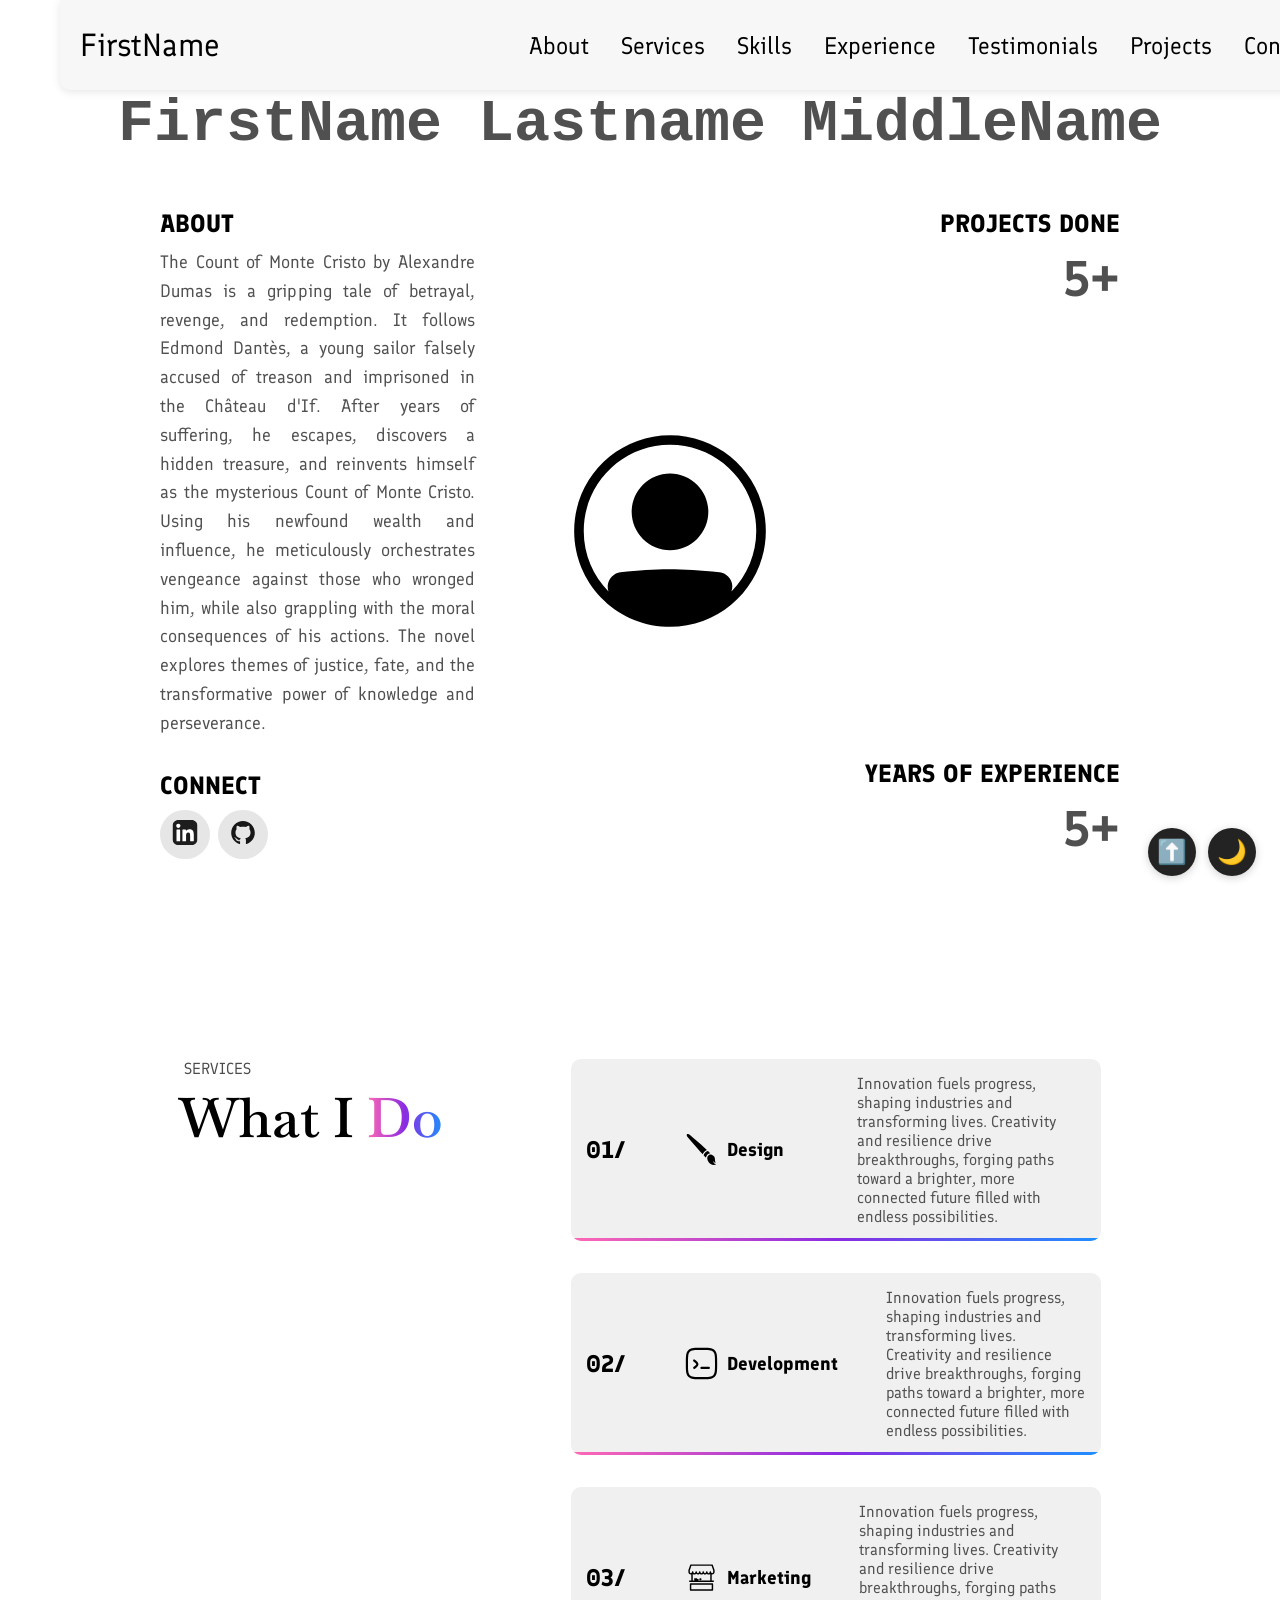
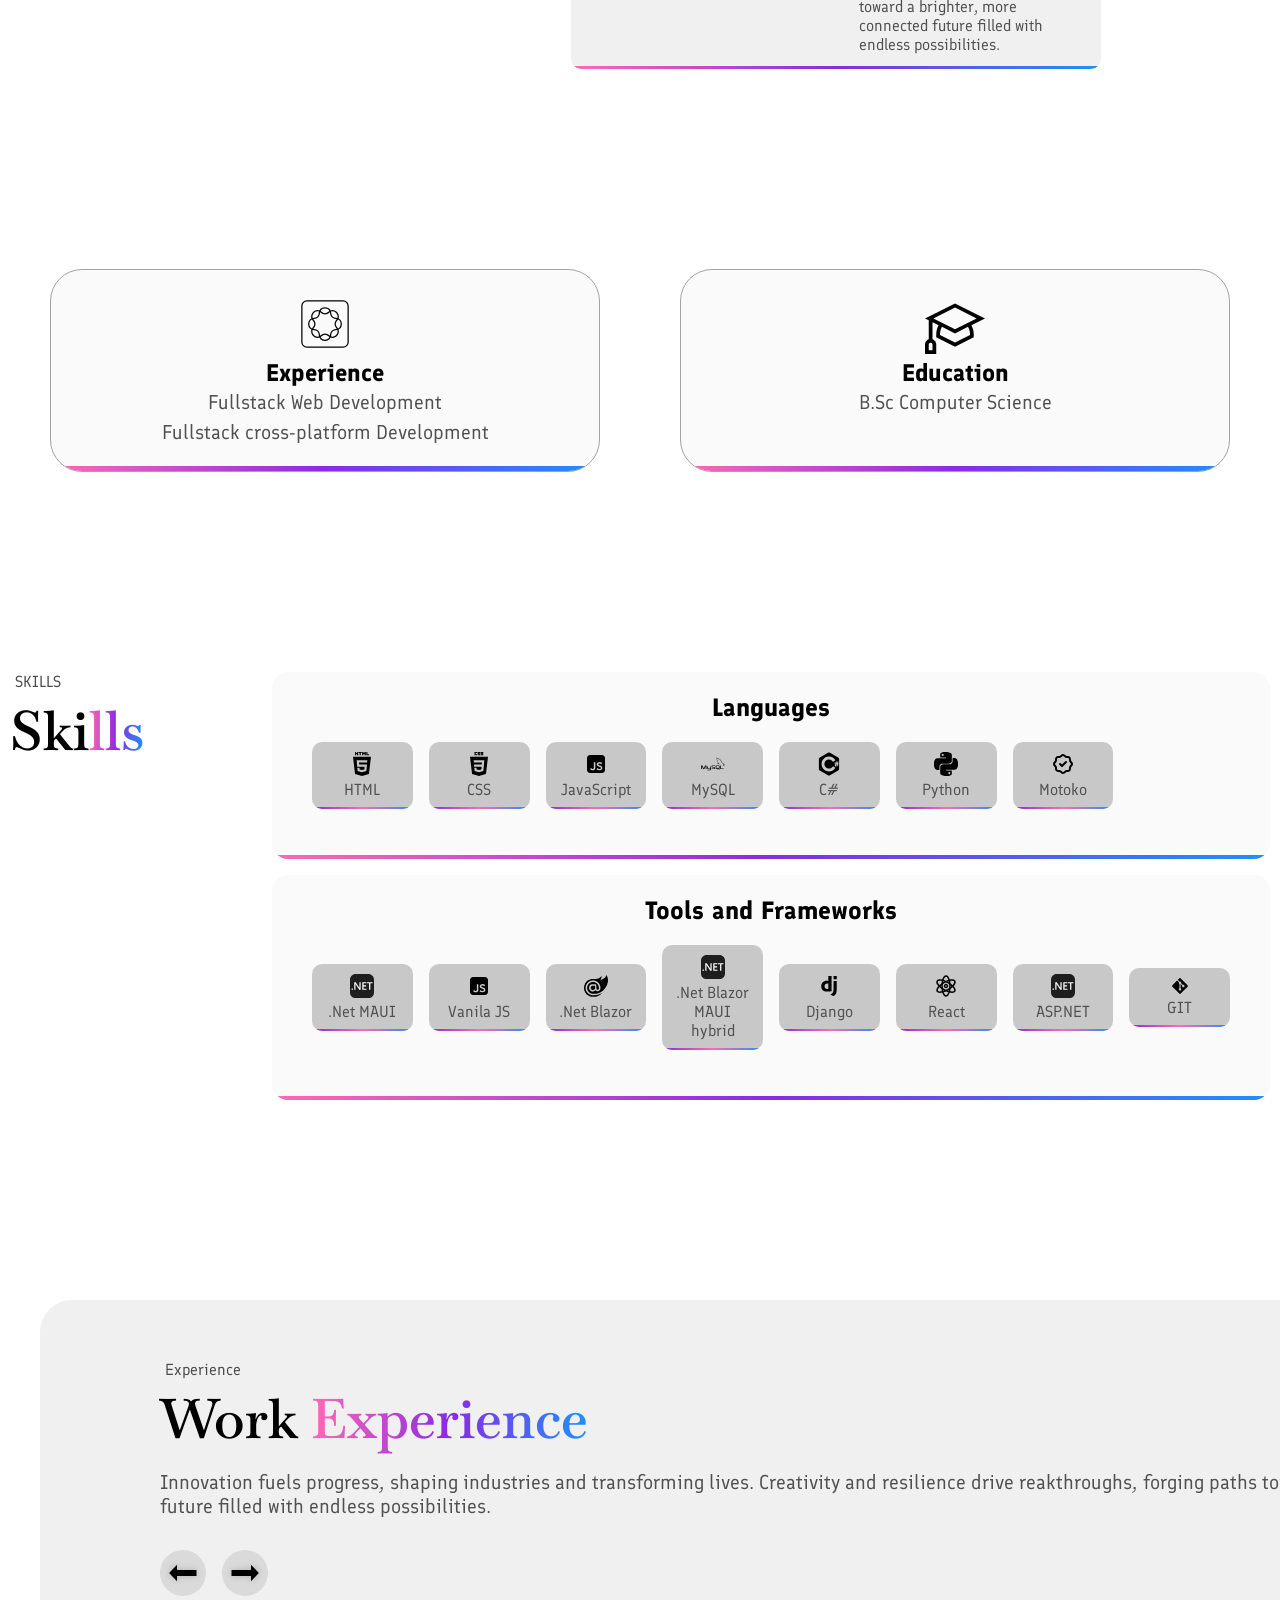
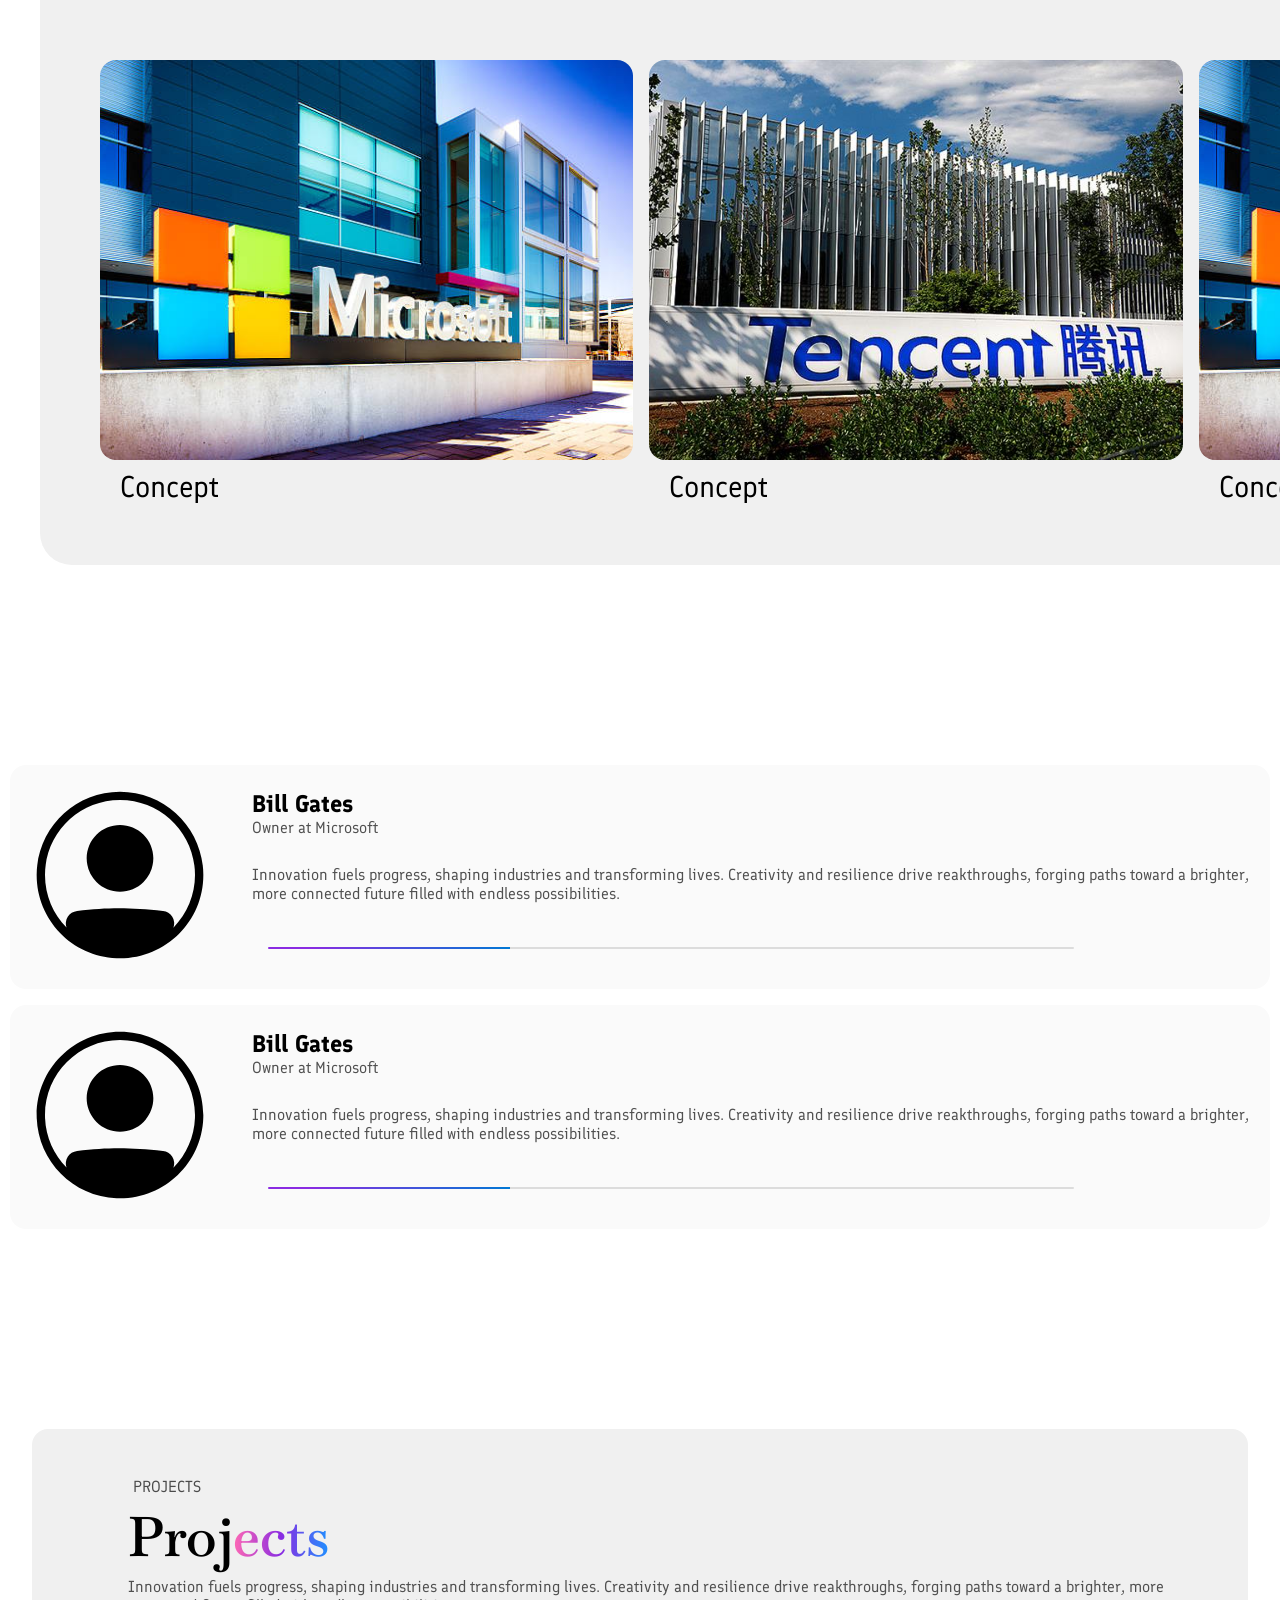
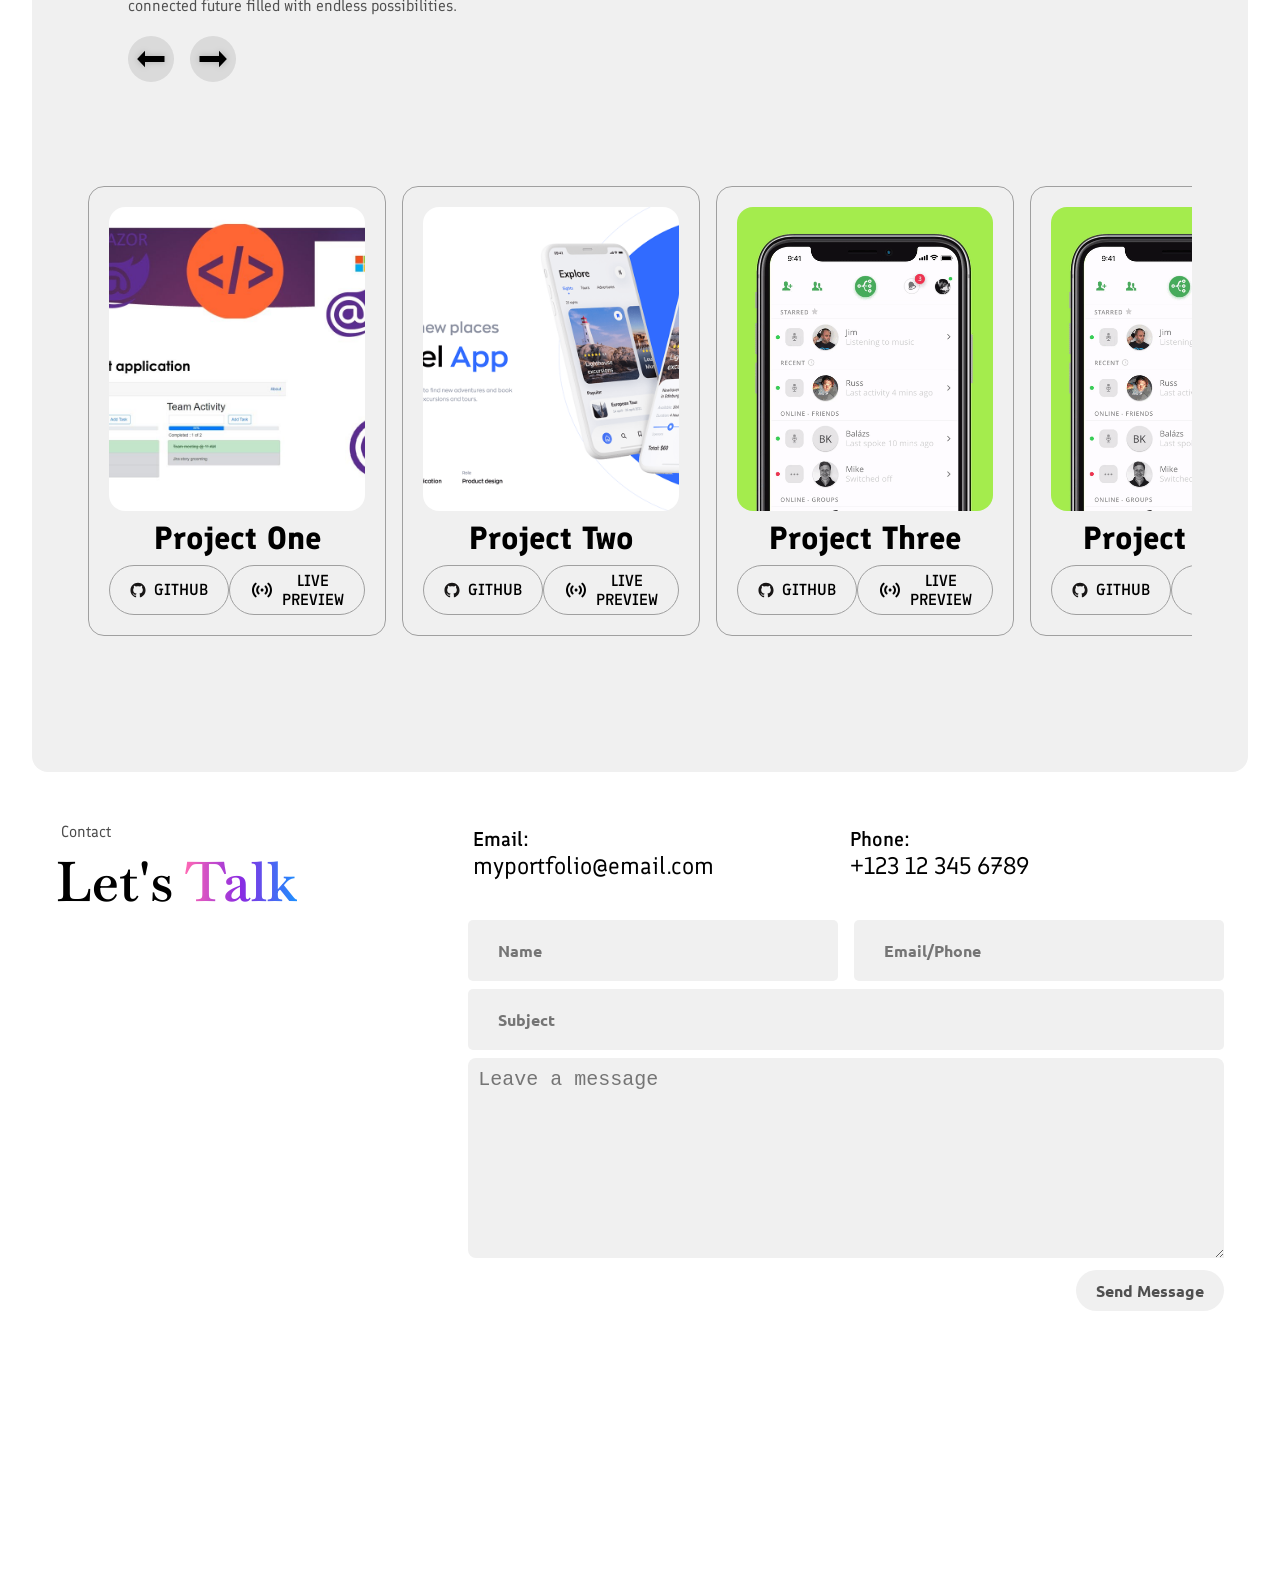
==== commit 55566add: "Introduce button to togle dark/light mode, Scroll to top button" ====
--- a/index.html
+++ b/index.html
@@ -566,6 +566,11 @@
             </form>
        </div>
     </section>
+    
+    <div class="floating-buttons">
+        <button id="scroll-to-top" onclick="scrollToTop()" aria-label="Scroll to top">⬆️</button>
+        <button id="theme-toggle" aria-label="Toggle dark mode">🌙</button>
+    </div>
 
     <script src="script.js"></script>
 </body>
--- a/style.css
+++ b/style.css
@@ -11,6 +11,7 @@
 body{
     font-family: "Finlandica", sans-serif;
     background-color: rgb();
+    padding-bottom: 5rem;
 }
 
 html {
@@ -37,6 +38,17 @@
     align-items: center;
     height: 10vh;
     margin: 0px 60px;
+    position: sticky;
+    left: 0;
+    top: 0;
+    width: 100%;
+    z-index: 1000;
+    box-shadow: 0 2px 8px rgba(0,0,0,0.1);
+    background: #f7f7f7;
+    box-sizing: border-box;
+    padding: 10px 20px;
+    border-bottom-right-radius: 10px;
+    border-bottom-left-radius: 10px;
 }
 
 .nav-links{
@@ -556,8 +568,12 @@
 
 .company__img img{
     width: 100%;
-    height: 400px;
+    aspect-ratio: 4 / 3;
+    height: auto;
+    max-height: 400px;
+    object-fit: cover;
     border-radius: 1rem;
+    display: block;
 }
 
 .company__img{
@@ -692,9 +708,13 @@
 }
 
 .pj__img img{
-    height: 400px;
-    width: 525px;
+    width: 100%;
+    aspect-ratio: 16 / 19; 
+    height: auto;
+    max-height: 600px;
+    object-fit: cover;
     border-radius: 1rem;
+    display: block;
 }
 
 .pj__btns{
@@ -909,4 +929,79 @@
         opacity: 1;
         transform: translateY(0);
     }
+}
+
+.floating-buttons {
+    position: fixed;
+    bottom: 24px;
+    right: 24px;
+    z-index: 1000;
+    display: flex;
+    flex-direction: row;
+    gap: 12px;
+}
+
+#scroll-to-top,
+#theme-toggle {
+    background: #232323;
+    color: #fff;
+    border: none;
+    border-radius: 50%;
+    width: 48px;
+    height: 48px;
+    font-size: 1.5rem;
+    box-shadow: 0 2px 8px rgba(0,0,0,0.18);
+    cursor: pointer;
+    display: flex;
+    align-items: center;
+    justify-content: center;
+    transition: background 0.2s, color 0.2s, transform 0.2s;
+}
+
+#scroll-to-top:hover,
+#theme-toggle:hover {
+    background: #444;
+    color: #ffd700;
+    transform: scale(1.08);
+}
+
+/* Dark mode styles */
+body.dark-mode {
+    background-color: #181818;
+    color: #f5f5f5;
+}
+
+body.dark-mode p,
+body.dark-mode h1,
+body.dark-mode h2,
+body.dark-mode h3,
+body.dark-mode h6,
+body.dark-mode a {
+    color: #f5f5f5;
+}
+
+body.dark-mode .svc,
+body.dark-mode .exp-edu,
+body.dark-mode #experience,
+body.dark-mode #projects,
+body.dark-mode .testi_individual_wrapper,
+body.dark-mode .skl {
+    background: #232323;
+    border-color: #444;
+}
+
+body.dark-mode input,
+body.dark-mode textarea,
+body.dark-mode nav {
+    background: #232323;
+    color: #f5f5f5;
+}
+
+body.dark-mode .pj__btn {
+    border-color: #444;
+}
+
+body.dark-mode .company__img img,
+body.dark-mode .pj__img img {
+    filter: brightness(0.85);
 }
--- a/mediaQueries.css
+++ b/mediaQueries.css
@@ -2,6 +2,22 @@
 
 @media (max-width: 1200px) {
      #desktop-nav{
+        display: none;
+    }
+
+    .floating-buttons {
+        bottom: 16px;
+        right: 16px;
+        gap: 8px;
+    }
+    #scroll-to-top,
+    #theme-toggle {
+        width: 40px;
+        height: 40px;
+        font-size: 1.2rem;
+    }
+
+    .project-arrows{
         display: none;
     }
 
@@ -68,10 +84,6 @@
     padding: 0 40px;
   }
 
-  .company__img img {
-    height: 345px;
-  }
-
   .experience-description,
   .experience__description {
     font-size: 18px;
@@ -186,10 +198,6 @@
     flex-direction: column;
     }
 
-  .company__img img {
-    height: 450px;
-    }
-
   .arrows {
     justify-content: center;
     }
@@ -204,11 +212,6 @@
         margin: 20px;
     }
 
-    .pj__img img{
-        width: 680px;
-        height: 400px;
-    }
-
     .name_n__email {
     flex-direction: column;
    }
@@ -227,6 +230,8 @@
 
 
 
+
+
 @media (max-width: 600px) {
     .logo {
         font-size: 1.5rem;
@@ -284,11 +289,6 @@
         font-size: 20px;
     }
 
-    .company__img img{
-        width: 500px;
-        height: 350px;
-    }
-
     .icon img {
         height: 20px;
         width: 25px;
@@ -323,19 +323,12 @@
         padding: 0;
     }
 
-    .pj__img img{
-        width: 480px;
-        height: 400px;
-    }
-
     .my_email_n_phone{
         display: flex;
         flex-direction: column;
         gap: 1rem;
     }
 }
-
-
 
 
 
@@ -383,11 +376,6 @@
         width: 380px;
         border-radius: 10px;
         margin-bottom: 10rem;
-    }
-
-    .company__img img{
-        width: 380px;
-        height: 250px;
     }
 
     #testimonials{
@@ -431,4 +419,94 @@
     .skll-set-container {
         padding: 10px;
     }
+}
+
+@media (max-width: 600px) {
+    .company__img img,
+    .pj__img img {
+        max-height: 250px;
+        aspect-ratio: 16 / 9;
+    }
+
+    .exp-edu {
+        width: 100%;
+        max-width: 320px; 
+        min-width: 0;
+        box-sizing: border-box;
+        margin: 0 auto; 
+    }
+}
+
+@media (max-width: 400px) {
+    .company__img img,
+    .pj__img img {
+        max-height: 180px;
+        aspect-ratio: 16 / 10;
+    }
+}
+
+@media (max-width: 900px) {
+    .company__img img,
+    .pj__img img {
+        max-height: 380px;
+        aspect-ratio: 16 / 9;
+    }
+}
+
+@media (max-width: 500px) {
+    .companies,
+    .company__img {
+        width: 100%;
+        max-width: 100%;
+        min-width: 0;
+        box-sizing: border-box;
+    }
+    .company__img img {
+        width: 100%;
+        height: auto;
+        aspect-ratio: 16 / 9;
+        max-height: 180px;
+        object-fit: cover;
+        display: block;
+    }
+}
+
+@media (max-width: 800px) and (min-width: 601px) {
+    .exp-edu {
+        width: 100%;
+        max-width: 500px;
+        min-width: 0;
+        box-sizing: border-box;
+        margin: 0 auto;
+        padding: 1rem;
+    }
+
+    .my_email_n_phone {
+        flex-direction: column;
+        width: 100%;
+        max-width: 500px;
+        min-width: 0;
+        box-sizing: border-box;
+        gap: 1rem;
+        margin: 0 auto 2rem auto;
+    }
+
+     .companies,
+    .company__img {
+        width: 100%;
+        max-width: 100%;
+        min-width: 0;
+        box-sizing: border-box;
+        margin: 0 auto;
+    }
+
+    .company__img img {
+        width: 100%;
+        max-width: 100%;
+        height: auto;
+        aspect-ratio: 16 / 9;
+        max-height: 350px;
+        object-fit: cover;
+        display: block;
+    }
 }
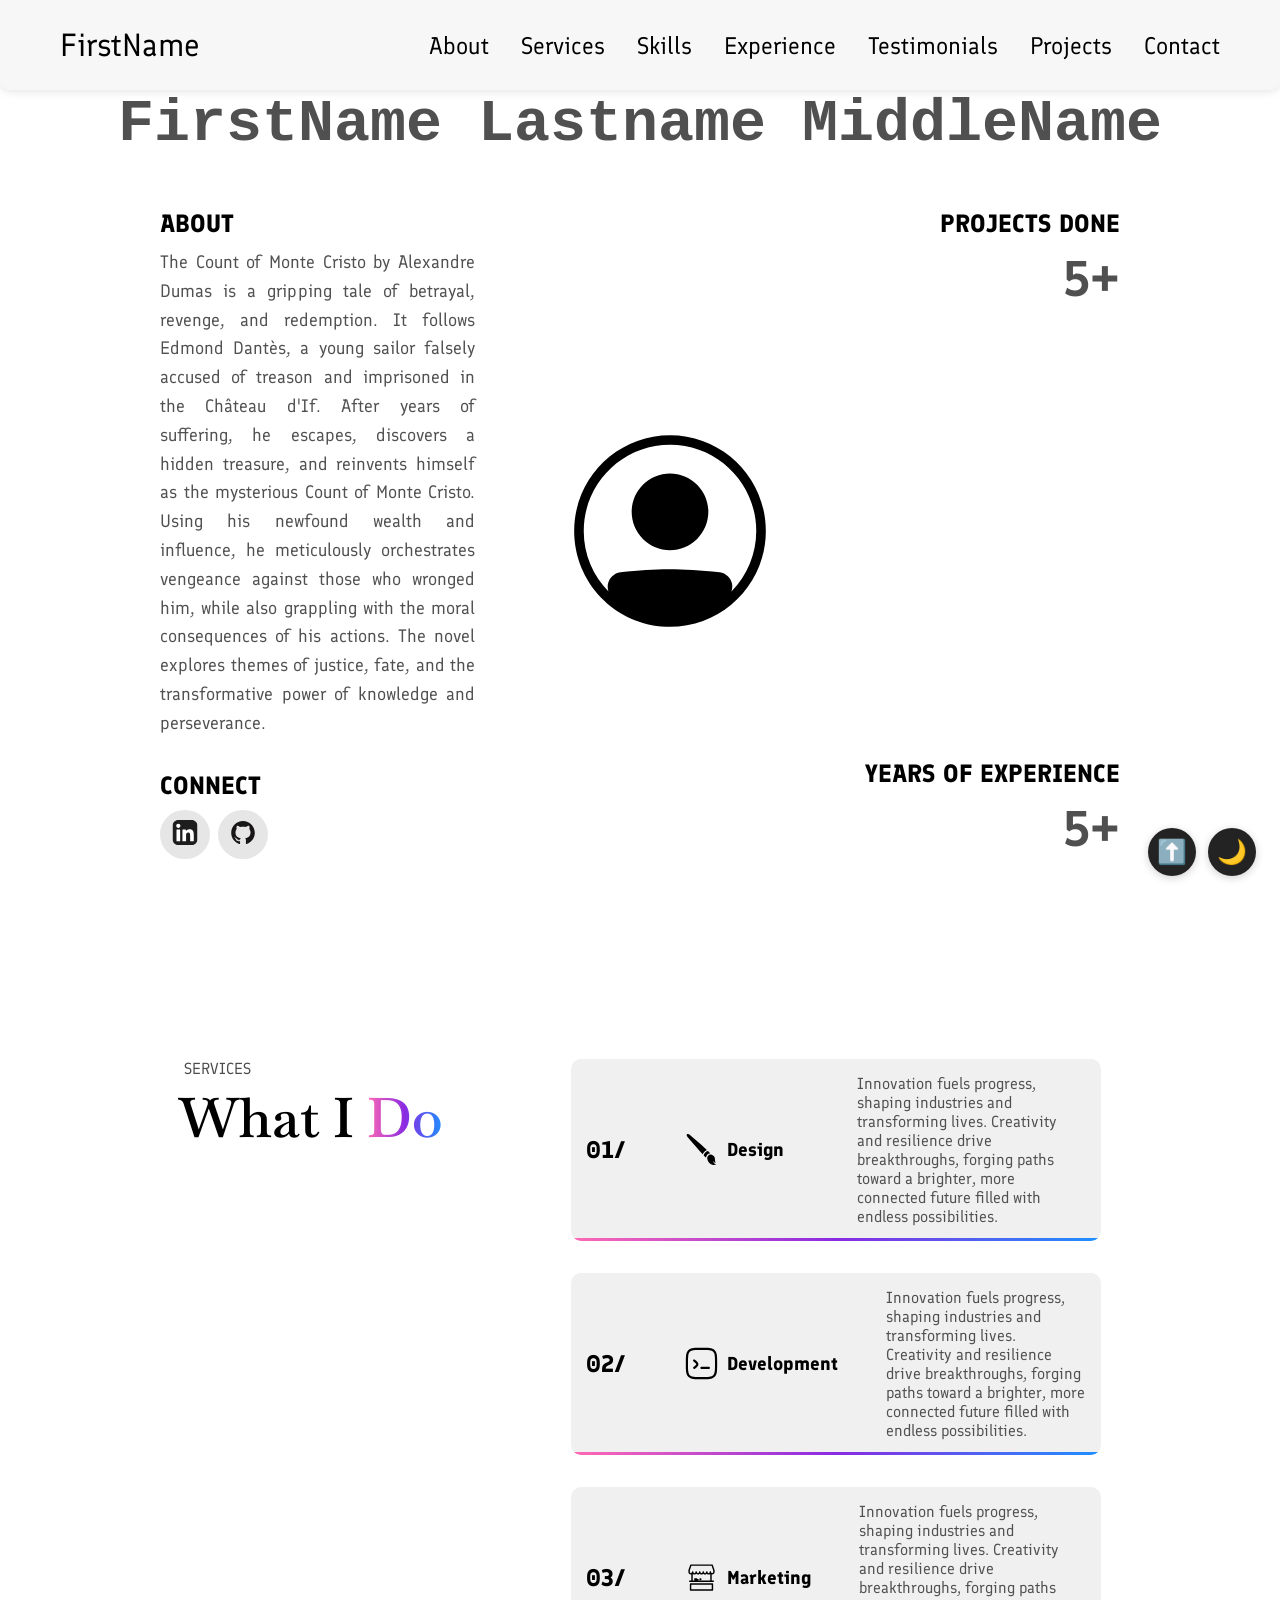
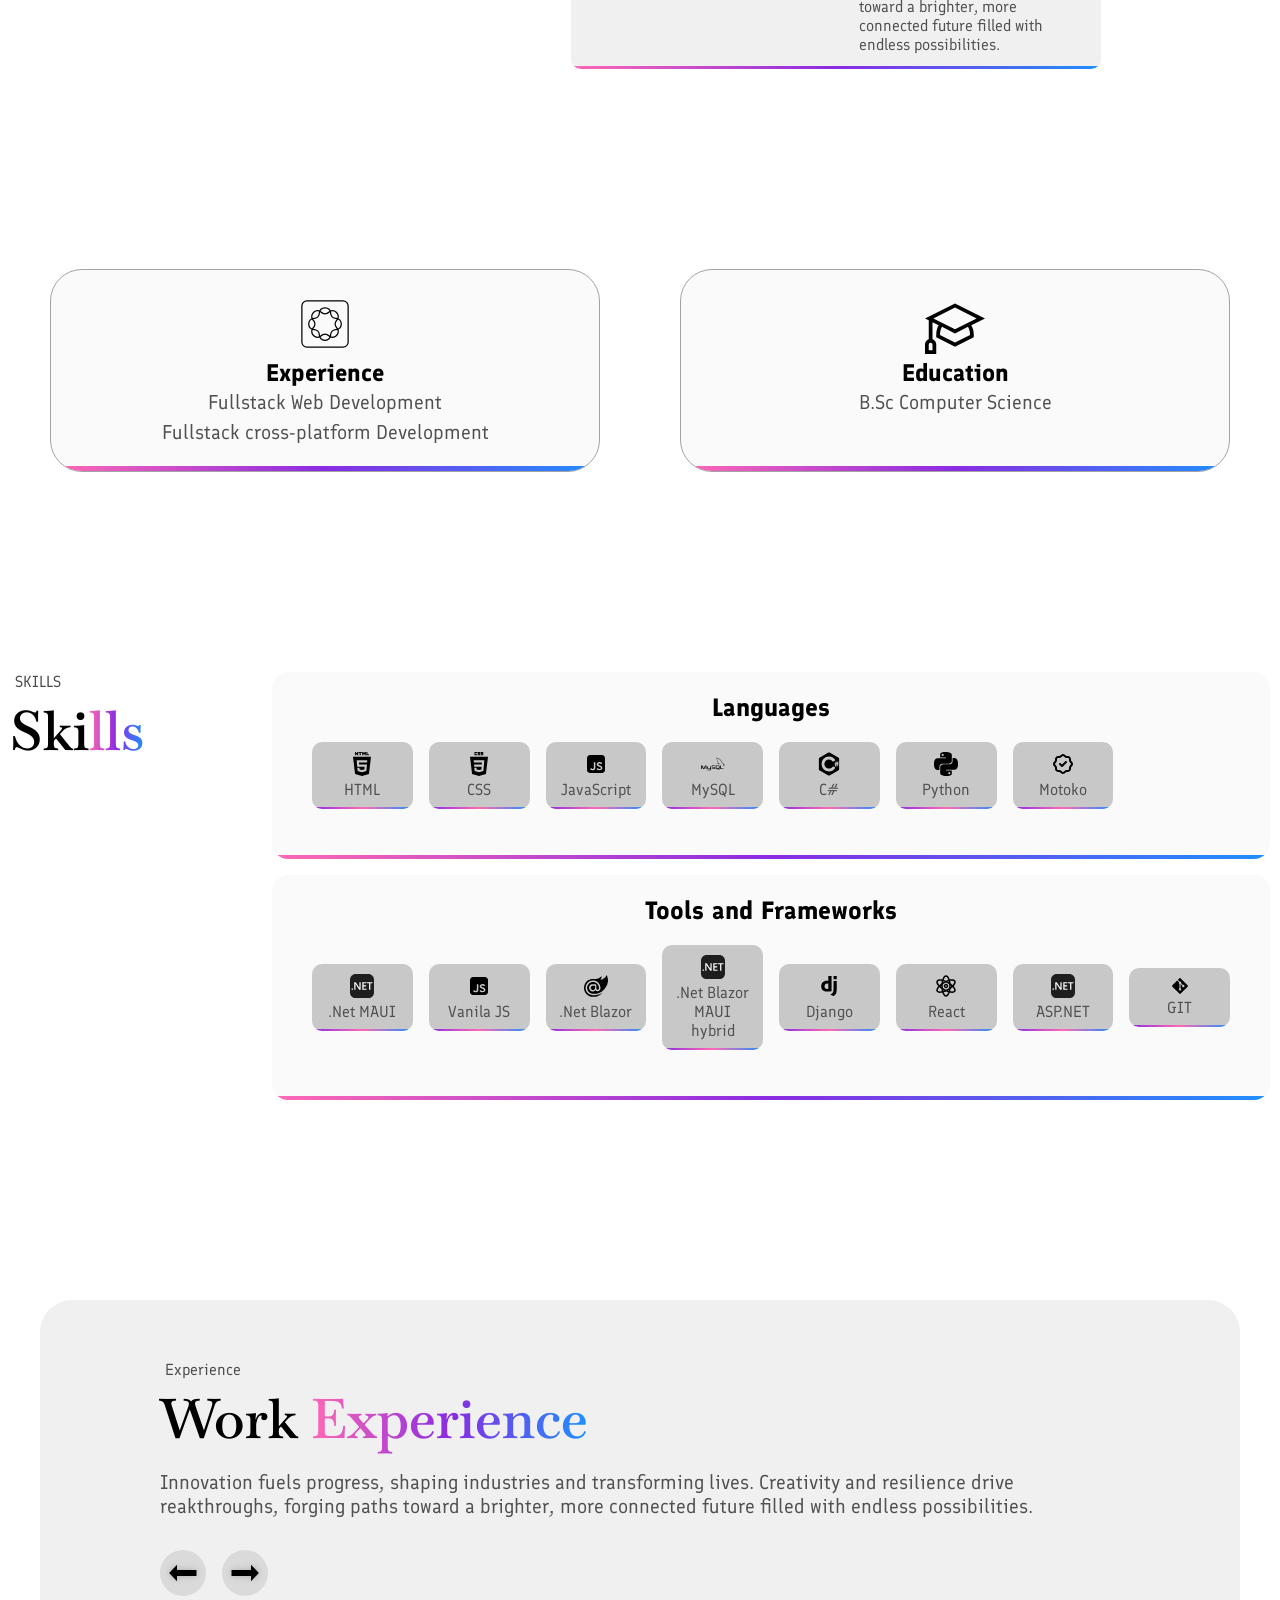
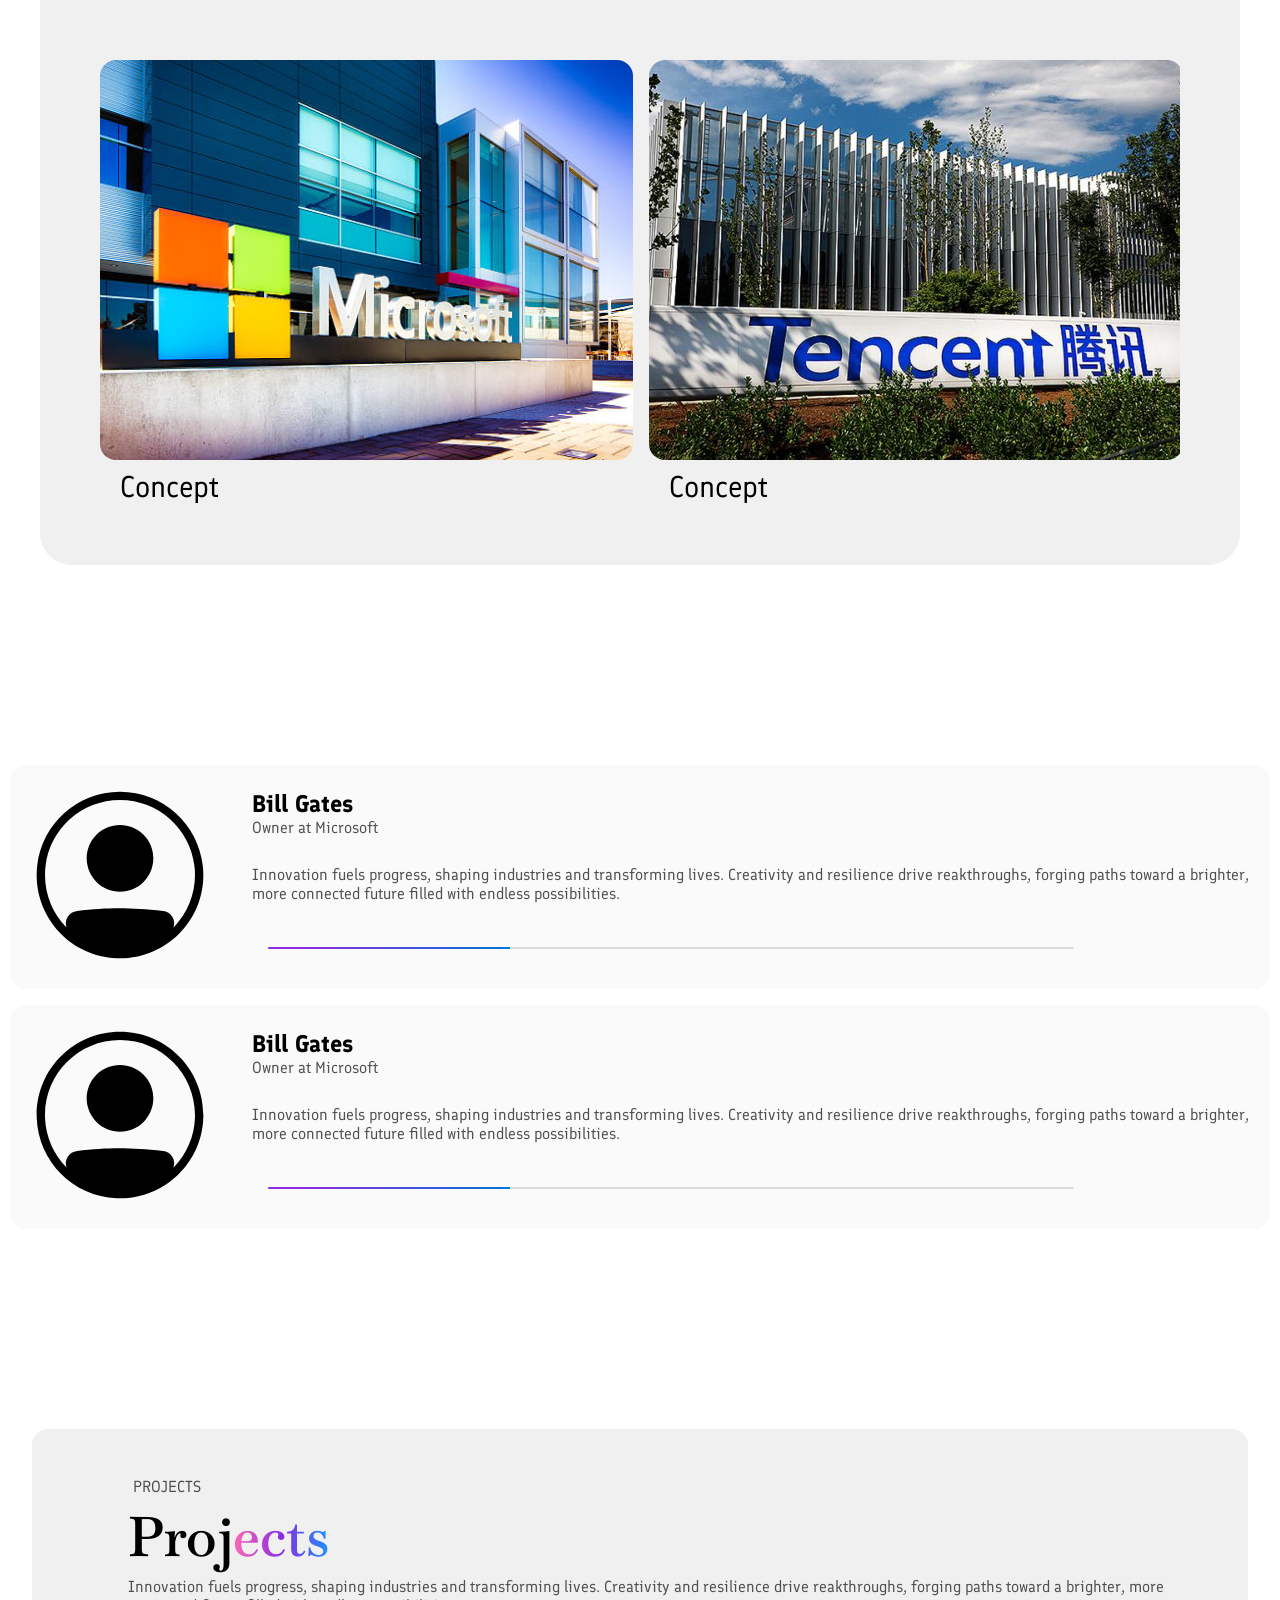
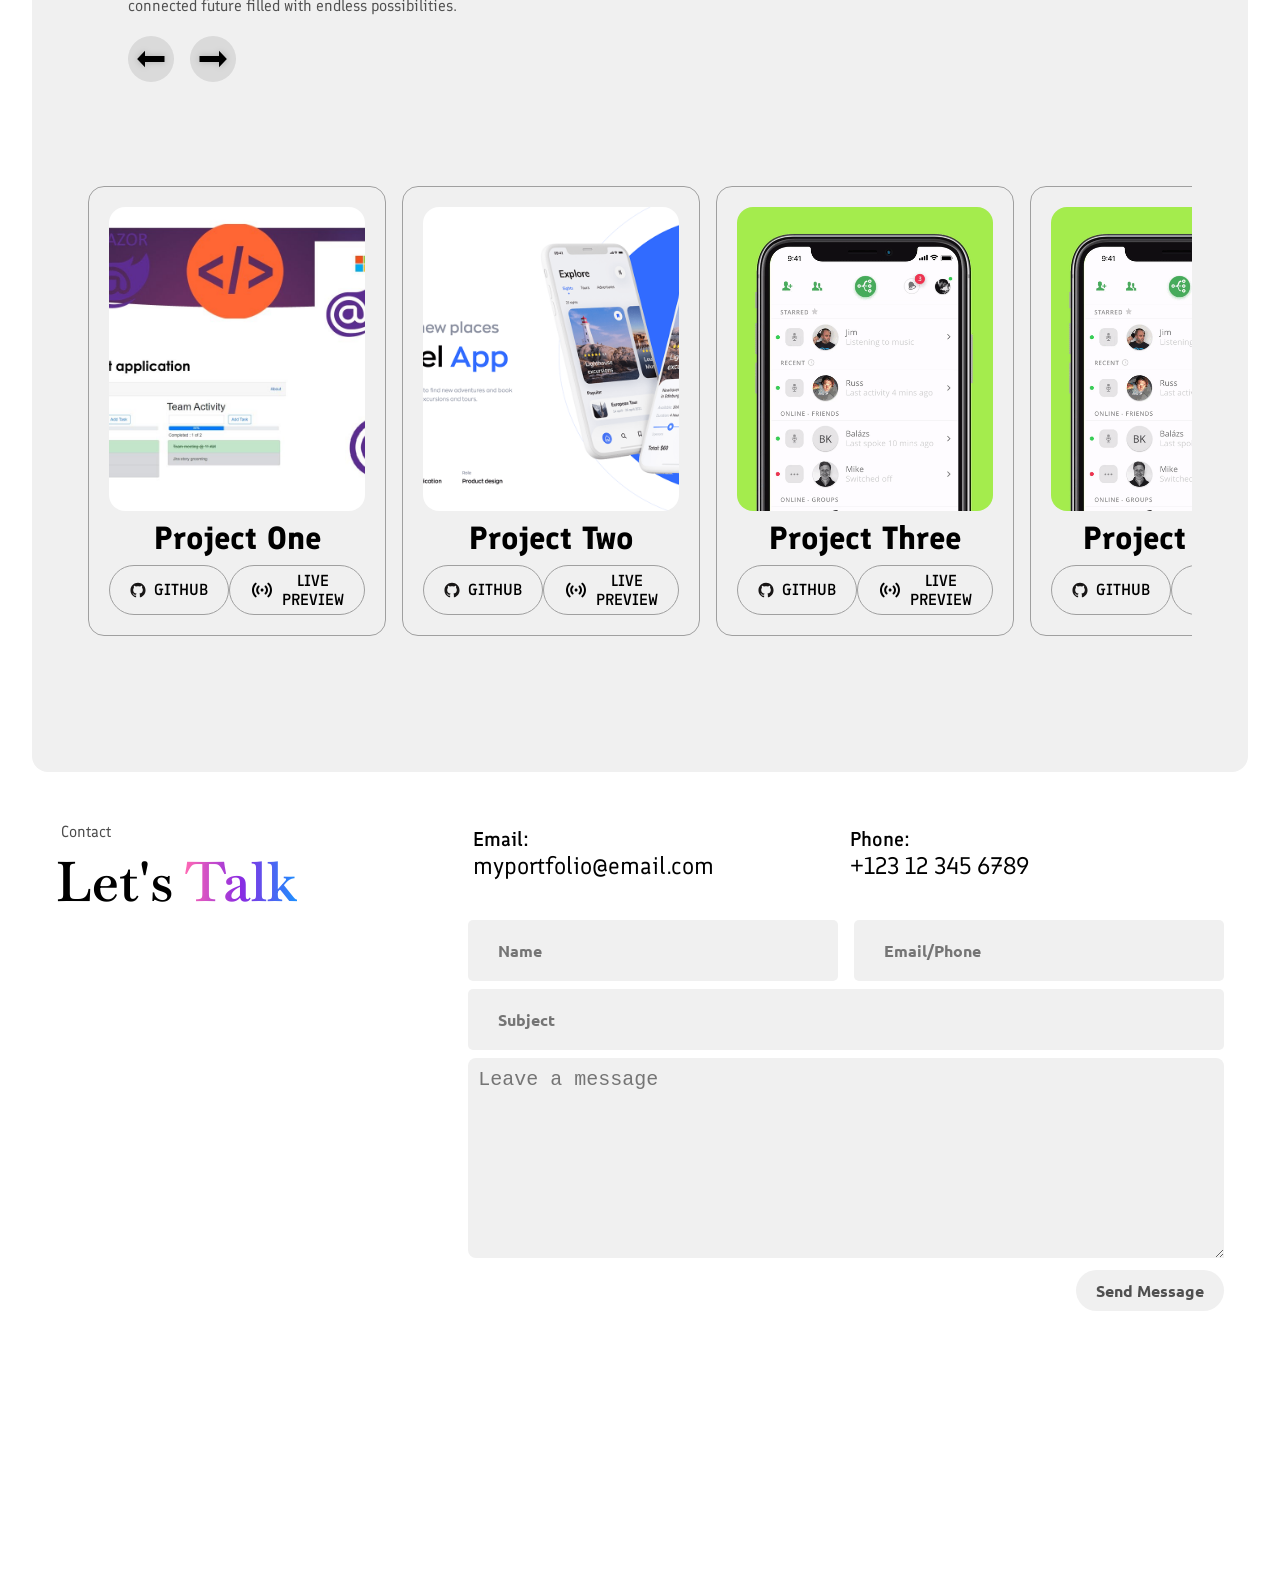
==== commit 378b0c1a: "-Seperate Concerns for more readability -Updated UI inconsistensy in dark mode -Improve buttons styl" ====
--- a/index.html
+++ b/index.html
@@ -6,6 +6,7 @@
     <link rel="icon" type="image/png" href="assets/favicon.png">
     <link rel="stylesheet" href="style.css">
     <link rel="stylesheet" href="mediaQueries.css">
+    <link rel="stylesheet" href="darktheme.css">
 
     <title>Portfolio</title>
 </head>
@@ -323,7 +324,7 @@
                         </div>
                 </div>
                 <div class="experience__description" id="description">
-                    <p>
+                    <p class="work_details">
                         <ul>
                             <li>Innovation fuels progress, shaping industries and </li>
                             <li>Innovation fuels progress, shaping industries and </li>
--- a/style.css
+++ b/style.css
@@ -37,7 +37,7 @@
     justify-content: space-between;
     align-items: center;
     height: 10vh;
-    margin: 0px 60px;
+    margin: 0 auto;  
     position: sticky;
     left: 0;
     top: 0;
@@ -46,7 +46,7 @@
     box-shadow: 0 2px 8px rgba(0,0,0,0.1);
     background: #f7f7f7;
     box-sizing: border-box;
-    padding: 10px 20px;
+    padding: 10px 60px;
     border-bottom-right-radius: 10px;
     border-bottom-left-radius: 10px;
 }
@@ -528,7 +528,6 @@
     display: flex;
     flex-direction: column;
     gap: 3rem;
-    width: fit-content;
     margin-bottom: 200px;
 }
 
@@ -593,6 +592,10 @@
 .companies li{
     list-style: circle;
     color: rgb(80,80,80);
+}
+
+#concept-trigger:hover{
+    color: rgb(100, 100, 100);
 }
 
 .experience__description{
@@ -963,45 +966,4 @@
     background: #444;
     color: #ffd700;
     transform: scale(1.08);
-}
-
-/* Dark mode styles */
-body.dark-mode {
-    background-color: #181818;
-    color: #f5f5f5;
-}
-
-body.dark-mode p,
-body.dark-mode h1,
-body.dark-mode h2,
-body.dark-mode h3,
-body.dark-mode h6,
-body.dark-mode a {
-    color: #f5f5f5;
-}
-
-body.dark-mode .svc,
-body.dark-mode .exp-edu,
-body.dark-mode #experience,
-body.dark-mode #projects,
-body.dark-mode .testi_individual_wrapper,
-body.dark-mode .skl {
-    background: #232323;
-    border-color: #444;
-}
-
-body.dark-mode input,
-body.dark-mode textarea,
-body.dark-mode nav {
-    background: #232323;
-    color: #f5f5f5;
-}
-
-body.dark-mode .pj__btn {
-    border-color: #444;
-}
-
-body.dark-mode .company__img img,
-body.dark-mode .pj__img img {
-    filter: brightness(0.85);
 }
--- a/mediaQueries.css
+++ b/mediaQueries.css
@@ -30,6 +30,10 @@
         box-sizing: border-box;
     }
 
+    .menu-links{
+        right: 0;
+    }
+
     section {
         gap: 3rem;
         flex-wrap: wrap;
@@ -88,19 +92,25 @@
   .experience__description {
     font-size: 18px;
   }
-}
-
-
-
+  .name_n__email {
+    width: 100%;
+    max-width: 100vw;
+    min-width: 0;
+    box-sizing: border-box;
+    display: flex;
+    flex-direction: column;
+    gap: 1rem;
+    }
+    .name_n__email input {
+    width: 100%;
+    max-width: 100%;
+    box-sizing: border-box;
+    }
+}
 
 
 
 @media (max-width: 900px) {
-
-    nav {
-        margin: 0 30px;
-    }
-
     .nav-links {
         display: none;
     }
@@ -451,6 +461,25 @@
         max-height: 380px;
         aspect-ratio: 16 / 9;
     }
+    #contact{
+        display: flex;
+        flex-direction: column;
+        align-items: center;
+    }
+    .name_n__email {
+    width: 100%;
+    max-width: 100vw;
+    min-width: 0;
+    box-sizing: border-box;
+    display: flex;
+    flex-direction: column;
+    gap: 1rem;
+    }
+    .name_n__email input {
+    width: 100%;
+    max-width: 100%;
+    box-sizing: border-box;
+    }
 }
 
 @media (max-width: 500px) {
@@ -509,4 +538,4 @@
         object-fit: cover;
         display: block;
     }
-}+}
--- a/darktheme.css
+++ b/darktheme.css
@@ -0,0 +1,79 @@
+/* Dark mode styles */
+body.dark-mode {
+    background-color: #181818;
+    color: #f5f5f5;
+}
+
+body.dark-mode p,
+body.dark-mode h1,
+body.dark-mode h2,
+body.dark-mode h3,
+body.dark-mode h6,
+body.dark-mode a {
+    color: #f5f5f5;
+}
+
+body.dark-mode .svc,
+body.dark-mode .exp-edu,
+body.dark-mode #experience,
+body.dark-mode #projects,
+body.dark-mode .testi_individual_wrapper,
+body.dark-mode .skl {
+    background: #232323;
+    border-color: #444;
+}
+
+body.dark-mode input,
+body.dark-mode textarea,
+body.dark-mode nav {
+    background: #232323;
+    color: #f5f5f5;
+}
+
+body.dark-mode .pj__btn {
+    border-color: #444;
+}
+
+body.dark-mode .company__img img,
+body.dark-mode .pj__img img {
+    filter: brightness(0.85);
+}
+
+body.dark-mode #desktop-nav,
+body.dark-mode #hamburger-nav {
+    background: #181818;
+    color: #f5f5f5;
+    box-shadow: 0 2px 8px rgba(0,0,0,0.32);
+}
+
+body.dark-mode .nav-links a,
+body.dark-mode .menu-links a {
+    color: rgb(100, 100, 100);
+}
+
+body.dark-mode .menu-links{
+    background: rgb(30, 30, 30);
+}
+
+body.dark-mode #desktop-nav .logo,
+body.dark-mode #hamburger-nav .logo{
+    color: #fff;
+}
+
+body.dark-mode .hamburger-icon span{
+    background-color: #fff;
+}
+
+body.dark-mode .nav-links a:hover,
+body.dark-mode .menu-links a:hover {
+    color: #fff;
+}
+
+body.dark-mode .skll-set,
+body.dark-mode .experience__description{
+    background: rgb(40, 40, 40);
+    color: #fff;
+}
+body.dark-mode .work_details p{
+    color: #fff;
+}
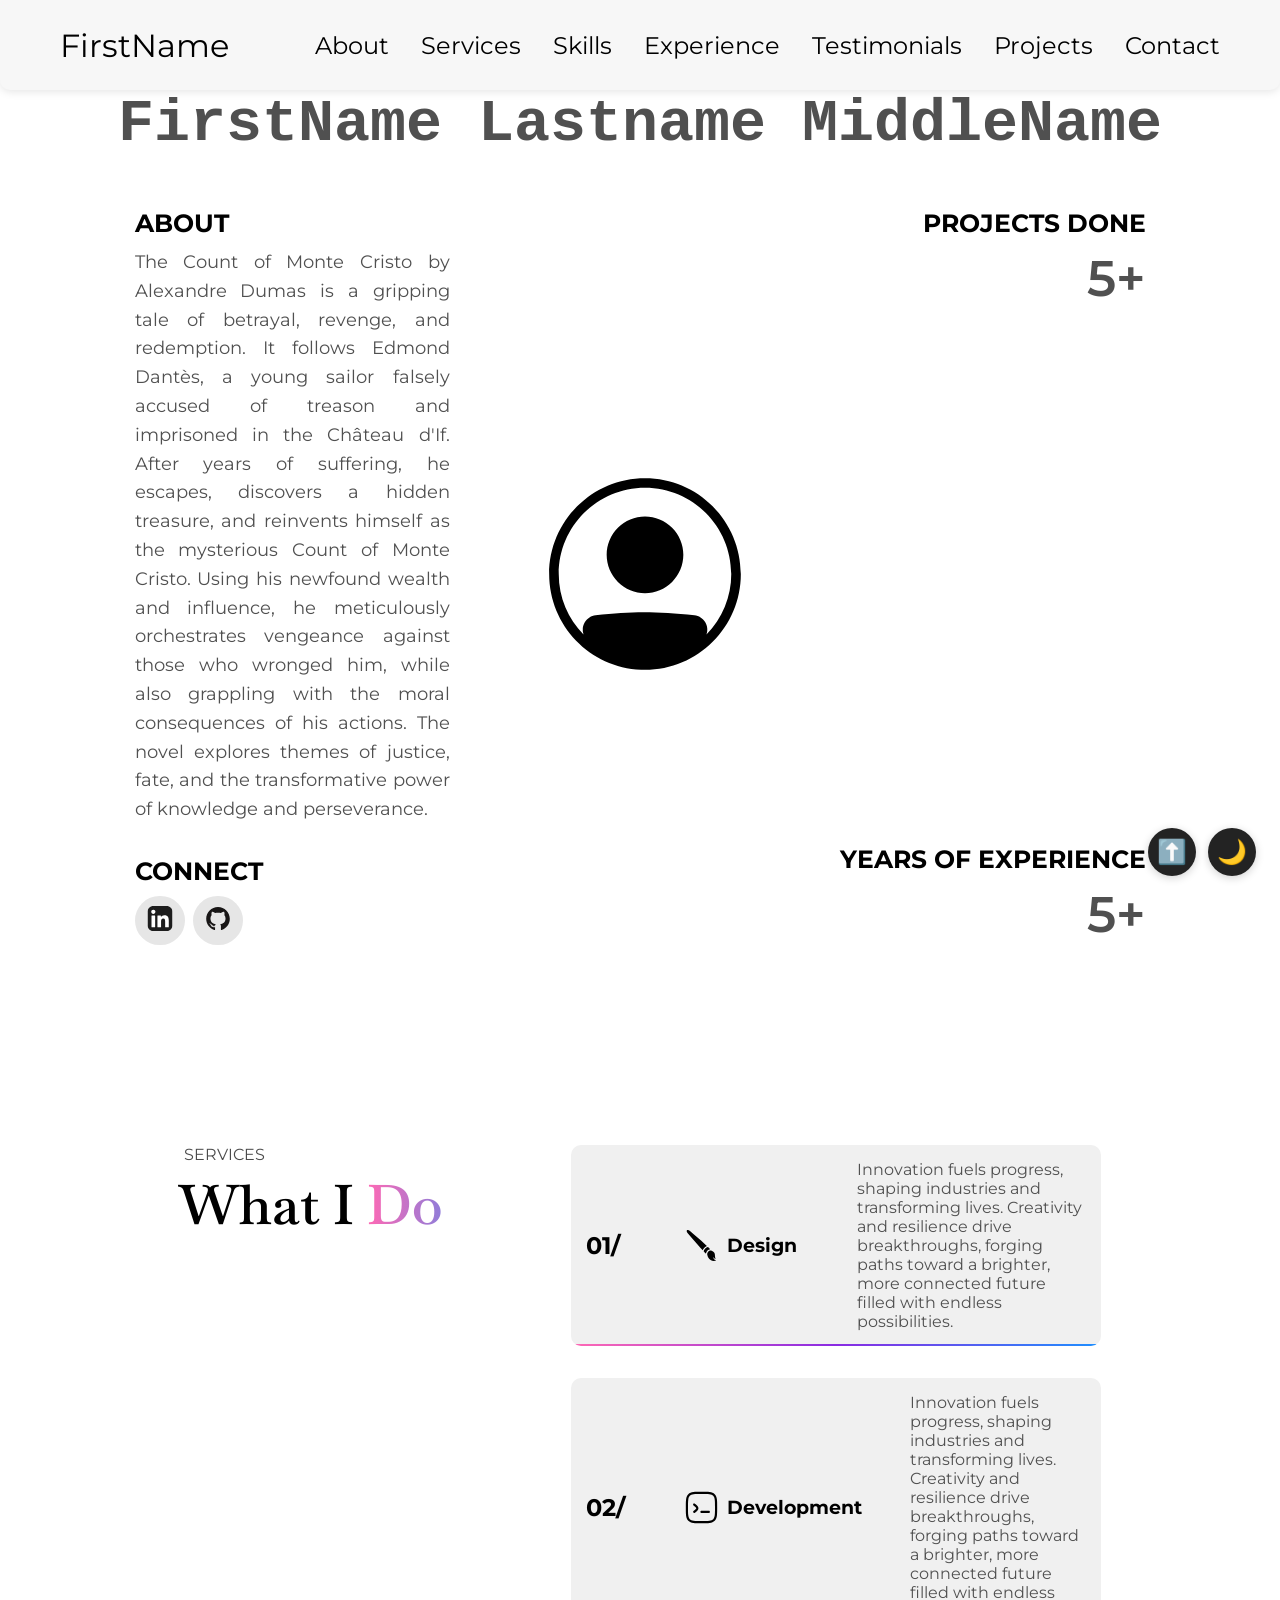
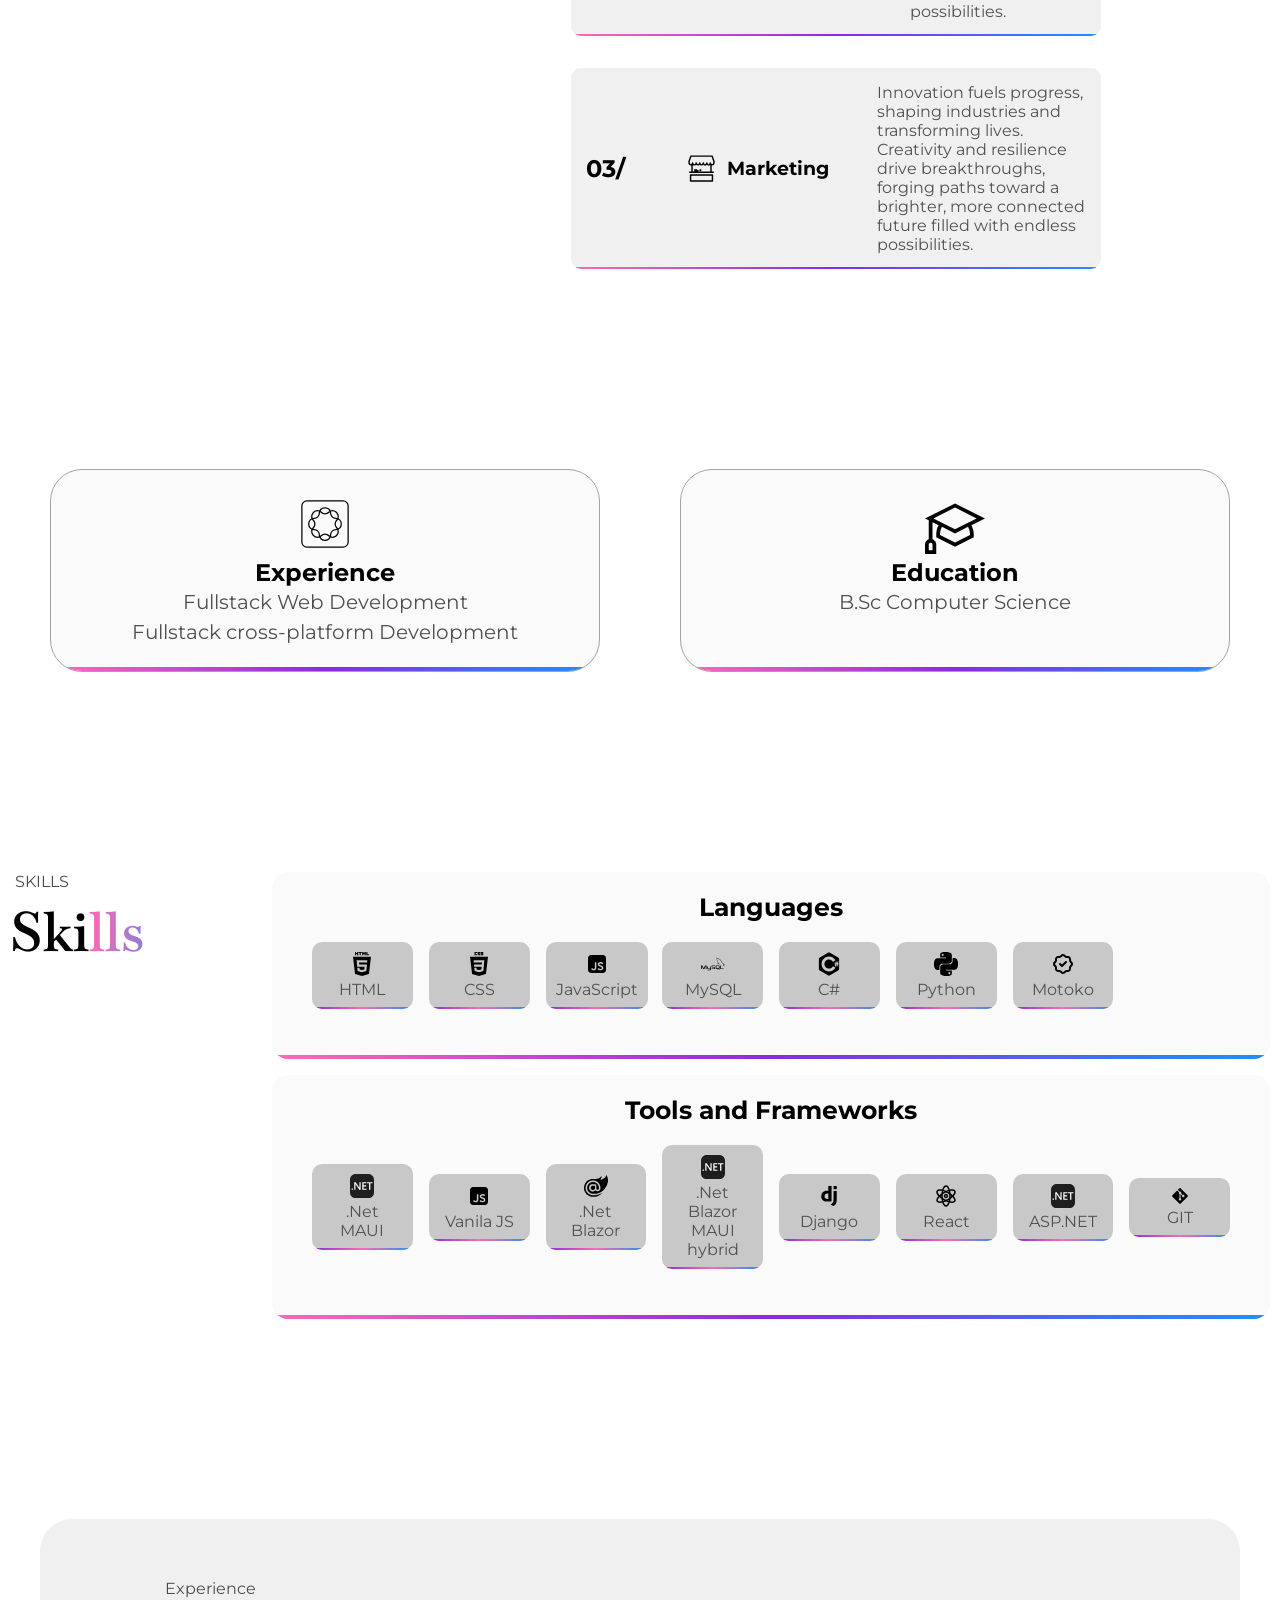
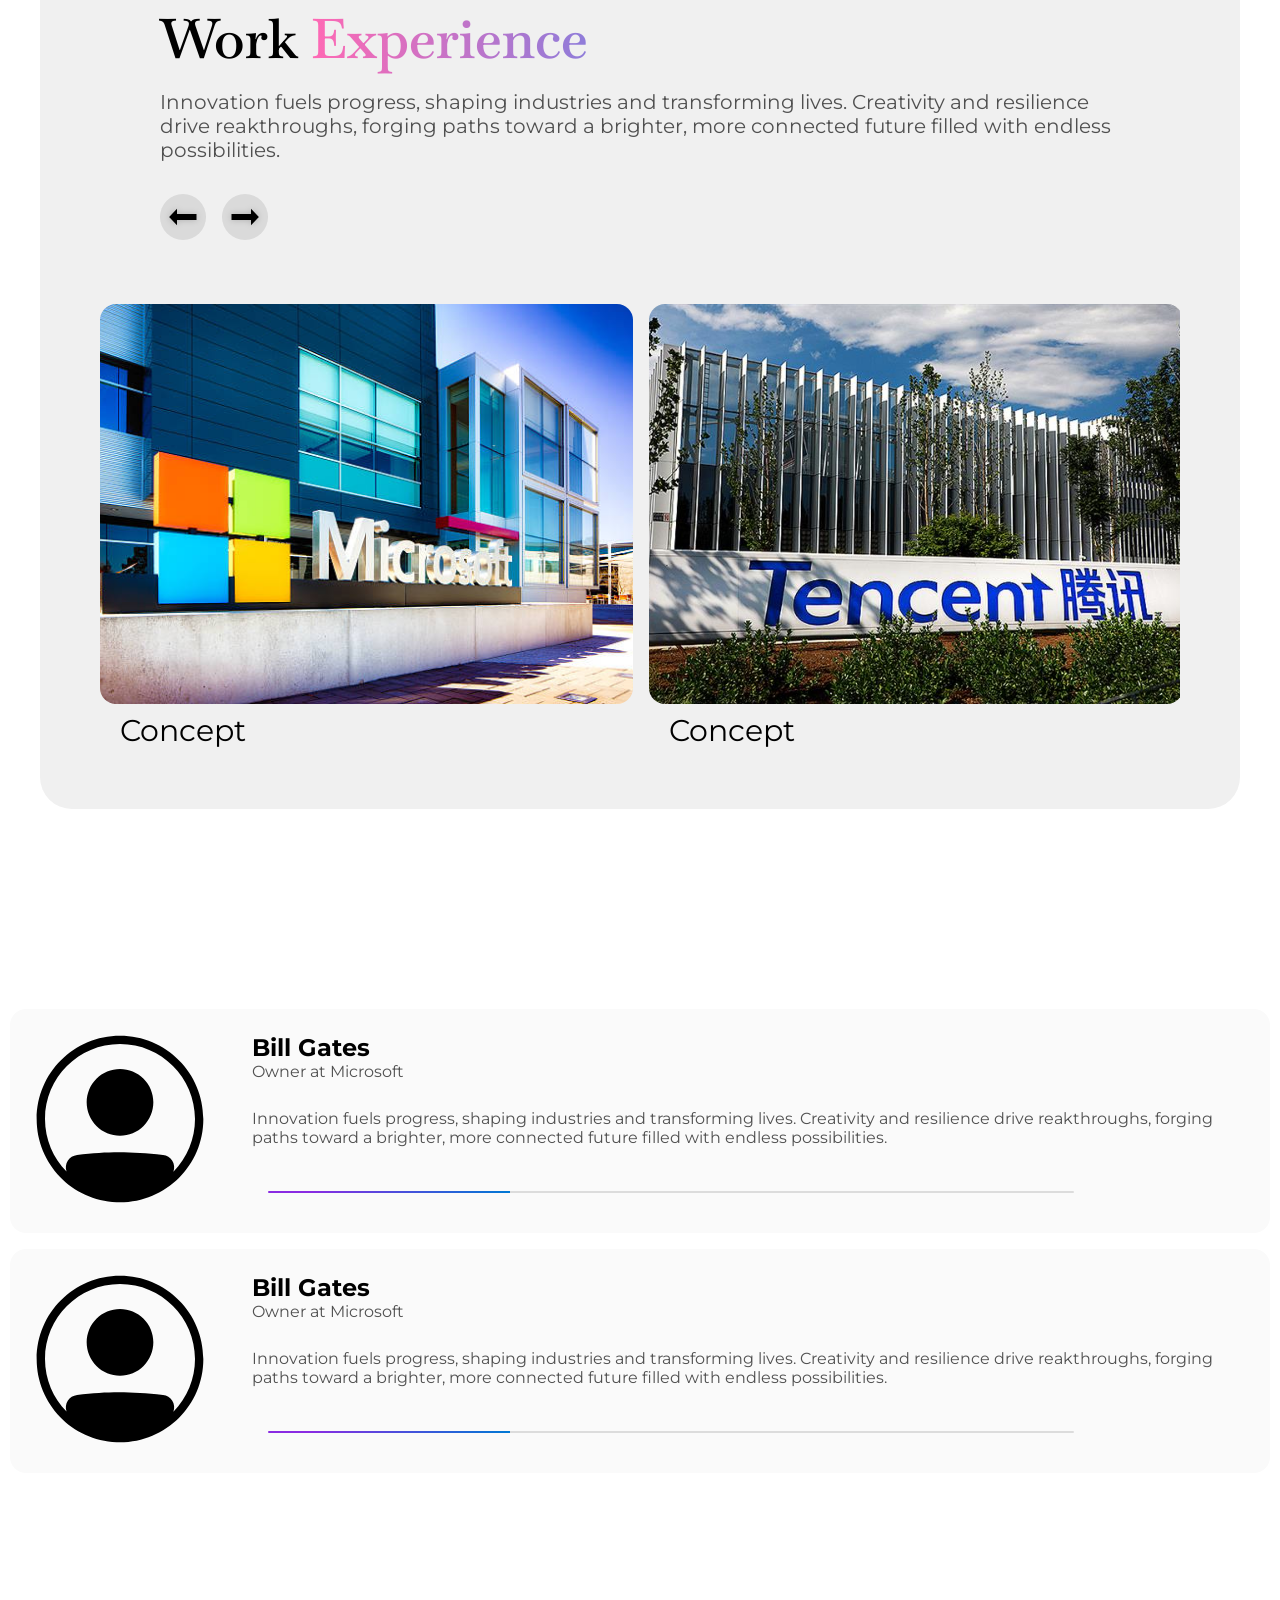
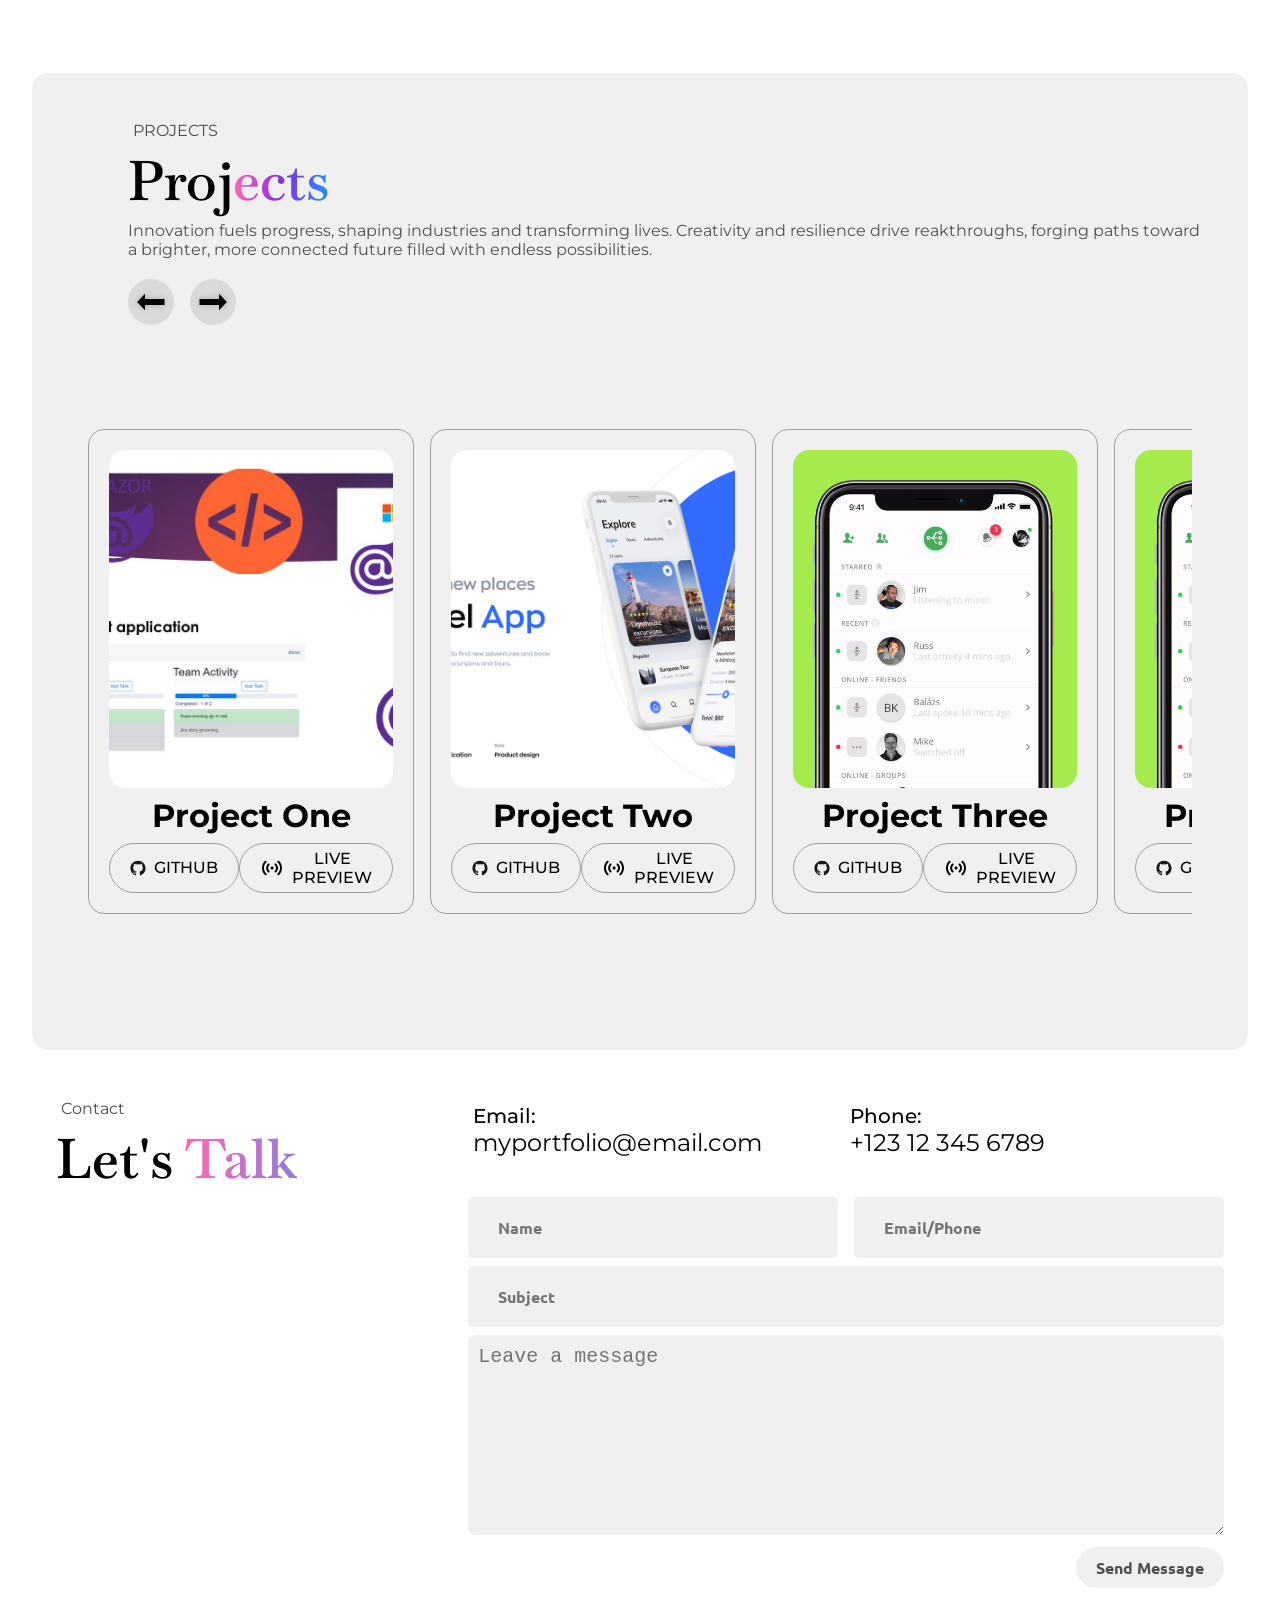
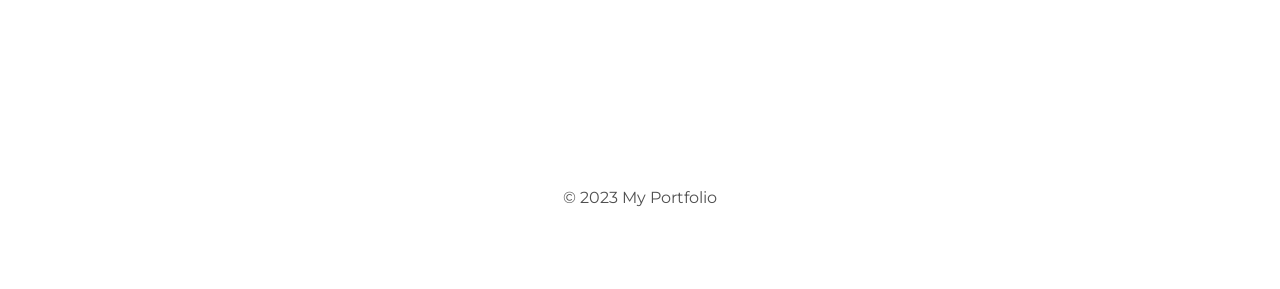
==== commit 821724ff: "-Introduce fade in animation on few sections and divs -Minor changes to UI to improve responsiveness" ====
--- a/index.html
+++ b/index.html
@@ -45,11 +45,11 @@
         </div>
     </nav>
 
-    <div id="fullname">
+    <div id="fullname" class="fade-in-section">
         <p>FirstName Lastname MiddleName</p>
     </div>
 
-    <section class="info-container">
+    <section class="info-container fade-in-section">
         <div class="about-container">
             <div id="about">
                 <h6>ABOUT</h6>
@@ -88,7 +88,7 @@
     </section>
     
 
-    <section class="services" id="services">
+    <section class="services fade-in-section" id="services">
         <div class="services__title">
             <span class="tlt">SERVICES</span>
             <h1>What I
@@ -150,7 +150,7 @@
         </div>
     </section>
 
-    <section class="exp-and-edu-container">
+    <section class="exp-and-edu-container fade-in-section">
         <div class="exp-edu experience-container">
             <img src="assets/experience.svg" alt="Experience icon">
             <h2>Experience</h2>
@@ -251,7 +251,7 @@
        </div>
     </section>
 
-    <div id="experience">
+    <div id="experience" class="fade-in-section">
         <div class="experience__title__container">
             <div class="experience__title">
                 <div class="services__title">
@@ -380,7 +380,7 @@
     </div>
 
 
-    <section id="testimonials"> 
+    <section id="testimonials" class="fade-in-section"> 
        <div class="all_testi_wrapper">
             <div class="testi_individual_wrapper">
                 <div class="profile_testi">
@@ -424,7 +424,7 @@
        </div>
     </section>
 
-    <div id="projects">
+    <div id="projects" class="fade-in-section">
         <div class="pj__title">
             <span class="tlt">PROJECTS</span>
             <h1>
@@ -530,7 +530,7 @@
         </div>
     </div>
 
-     <section id="contact">
+     <section id="contact" class="fade-in-section">
         <div class="services__title">
             <span class="tlt">Contact</span>
             <h1>Let's
@@ -573,6 +573,10 @@
         <button id="theme-toggle" aria-label="Toggle dark mode">🌙</button>
     </div>
 
+    <footer>
+        <p>&copy; 2023 My Portfolio</p>
+    </footer>
+
     <script src="script.js"></script>
 </body>
 </html>
--- a/style.css
+++ b/style.css
@@ -2,17 +2,19 @@
 @import url('https://fonts.googleapis.com/css2?family=Baskervville:ital,wght@0,400..700;1,400..700&display=swap');
 @import url('https://fonts.googleapis.com/css2?family=Ubuntu:ital,wght@0,300;0,400;0,500;0,700;1,300;1,400;1,500;1,700&display=swap');
 @import url('https://fonts.googleapis.com/css2?family=Finlandica:ital,wght@0,400..700;1,400..700&display=swap');
-
+@import url('https://fonts.googleapis.com/css2?family=Montserrat:ital,wght@0,100..900;1,100..900&family=Roboto:ital,wght@0,100..900;1,100..900&display=swap');
 * {
     margin: 0;
     padding: 0;
 }
 
 body{
-    font-family: "Finlandica", sans-serif;
+    font-family: "Montserrat", sans-serif;
     background-color: rgb();
     padding-bottom: 5rem;
-}
+    transition: background 0.4s, color 0.4s;
+}
+
 
 html {
     scroll-behavior: smooth;
@@ -185,7 +187,16 @@
     margin: 50px 10px 200px 10px;
 }
 
-
+.fade-in-section {
+    opacity: 0;
+    transform: translateY(40px);
+    transition: opacity 0.8s cubic-bezier(.4,2,.6,1), transform 0.8s cubic-bezier(.4,2,.6,1);
+    will-change: opacity, transform;
+}
+.fade-in-section.visible {
+    opacity: 1;
+    transform: none;
+}
 
 
 .about-container{
@@ -399,6 +410,23 @@
     gap: 8rem;
 }
 
+.services__title h1 span,
+.pj__title h1 span {
+    background: linear-gradient(270deg, #ff69b4, #8a2be2, #1e90ff, #ff69b4);
+    background-size: 600% 600%;
+    animation: gradientMove 3s ease infinite;
+    -webkit-background-clip: text;
+    background-clip: text;
+    color: transparent;
+    -webkit-text-fill-color: transparent;
+}
+
+@keyframes gradientMove {
+    0% {background-position:0% 50%;}
+    50% {background-position:100% 50%;}
+    100% {background-position:0% 50%;}
+}
+
 
 .exp-edu{
     padding: 1.5rem;
@@ -433,6 +461,49 @@
     line-height: 30px;
 }
 
+.exp-edu:hover,
+.skl:hover {
+    box-shadow: 0 4px 24px rgba(138, 43, 226, 0.08);
+    transform: translateY(-2px) scale(1.01);
+    transition: box-shadow 0.2s, transform 0.2s;
+}
+
+.exp-edu,
+.skl {
+    transition: 
+        box-shadow 0.3s cubic-bezier(.4,2,.6,1),
+        transform 0.3s cubic-bezier(.4,2,.6,1),
+        border-color 0.3s;
+    will-change: transform, box-shadow;
+    position: relative;
+    overflow: hidden;
+}
+
+.exp-edu:hover,
+.skl:hover {
+    box-shadow: 0 8px 32px rgba(138, 43, 226, 0.18), 0 1.5px 8px rgba(30,144,255,0.10);
+    transform: translateY(-6px) scale(1.03);
+    border-color: #8a2be2;
+}
+
+.exp-edu:hover::before,
+.skl:hover::before {
+    opacity: 1;
+    transform: scale(1.2);
+}
+
+.exp-edu::before,
+.skl::before {
+    content: "";
+    position: absolute;
+    inset: 0;
+    border-radius: inherit;
+    box-shadow: 0 0 32px 8px #8a2be2;
+    opacity: 0;
+    pointer-events: none;
+    transition: opacity 0.4s, transform 0.4s;
+    z-index: 0;
+}
 
 #skills{
     gap: 8rem;
@@ -464,6 +535,7 @@
     align-content: center;
     position: relative;
     overflow: hidden;
+    min-width: fit-content;
 }
 
 .skll-set::after{
@@ -594,8 +666,13 @@
     color: rgb(80,80,80);
 }
 
+#concept-trigger{
+    transition: background 0.2s, color 0.2s, transform 0.2s;;
+}
+
 #concept-trigger:hover{
     color: rgb(100, 100, 100);
+    transform: scale(1.2);
 }
 
 .experience__description{
@@ -811,6 +888,13 @@
     font-weight: 600;
 }
 
+input:focus, textarea:focus {
+    outline: none;
+    border: 2px solid #8a2be2;
+    box-shadow: 0 0 8px #8a2be2;
+    transform: scale(1.02);
+    transition: box-shadow 0.3s, border 0.3s, transform 0.2s;
+}
 .name_n__email{
     display: flex;
     gap: 0.5rem;
@@ -966,4 +1050,52 @@
     background: #444;
     color: #ffd700;
     transform: scale(1.08);
+}
+
+#scroll-to-top:focus,
+#theme-toggle:focus {
+    outline: 2px solid #ffd700;
+    outline-offset: 2px;
+}
+#scroll-to-top,
+#theme-toggle {
+    position: relative;
+    overflow: hidden;
+}
+
+#scroll-to-top:hover,
+#theme-toggle:hover {
+    animation: bounce 0.4s;
+}
+
+@keyframes bounce {
+    0%   { transform: scale(1);}
+    30%  { transform: scale(1.15);}
+    60%  { transform: scale(0.95);}
+    100% { transform: scale(1);}
+}
+
+/* Ripple effect */
+#scroll-to-top:active::after,
+#theme-toggle:active::after {
+    content: "";
+    position: absolute;
+    left: 50%; top: 50%;
+    width: 0; height: 0;
+    background: rgba(255,255,255,0.3);
+    border-radius: 50%;
+    transform: translate(-50%, -50%);
+    animation: ripple 0.5s linear;
+    pointer-events: none;
+}
+@keyframes ripple {
+    to {
+        width: 200%;
+        height: 200%;
+        opacity: 0;
+    }
+}
+
+footer p{
+    text-align: center;
 }
--- a/mediaQueries.css
+++ b/mediaQueries.css
@@ -109,7 +109,6 @@
 }
 
 
-
 @media (max-width: 900px) {
     .nav-links {
         display: none;
@@ -281,18 +280,19 @@
     .svc__details {
         gap: 1rem;
     }
-
-    .exp-edu{
-        width: 450px;
-    }
-
+    
+    .exp-edu {
+        min-width: 0;
+        width: 100%;
+        padding: 1rem;
+    }
     .exp-edu p {
         font-size: 16px;
         line-height: 24px;
     }
 
     .skll-grid {
-        grid-template-columns: repeat(2, 1fr);
+        grid-template-columns: repeat(1, 1fr);
     }
 
     .skll-set-container h1 {
--- a/darktheme.css
+++ b/darktheme.css
@@ -76,4 +76,12 @@
 }
 body.dark-mode .work_details p{
     color: #fff;
+}
+
+body.dark-mode .exp-edu,
+body.dark-mode .skl,
+body.dark-mode .testi_individual_wrapper {
+    background: #232323;
+    color: #f5f5f5;
+    border-color: #444;
 }
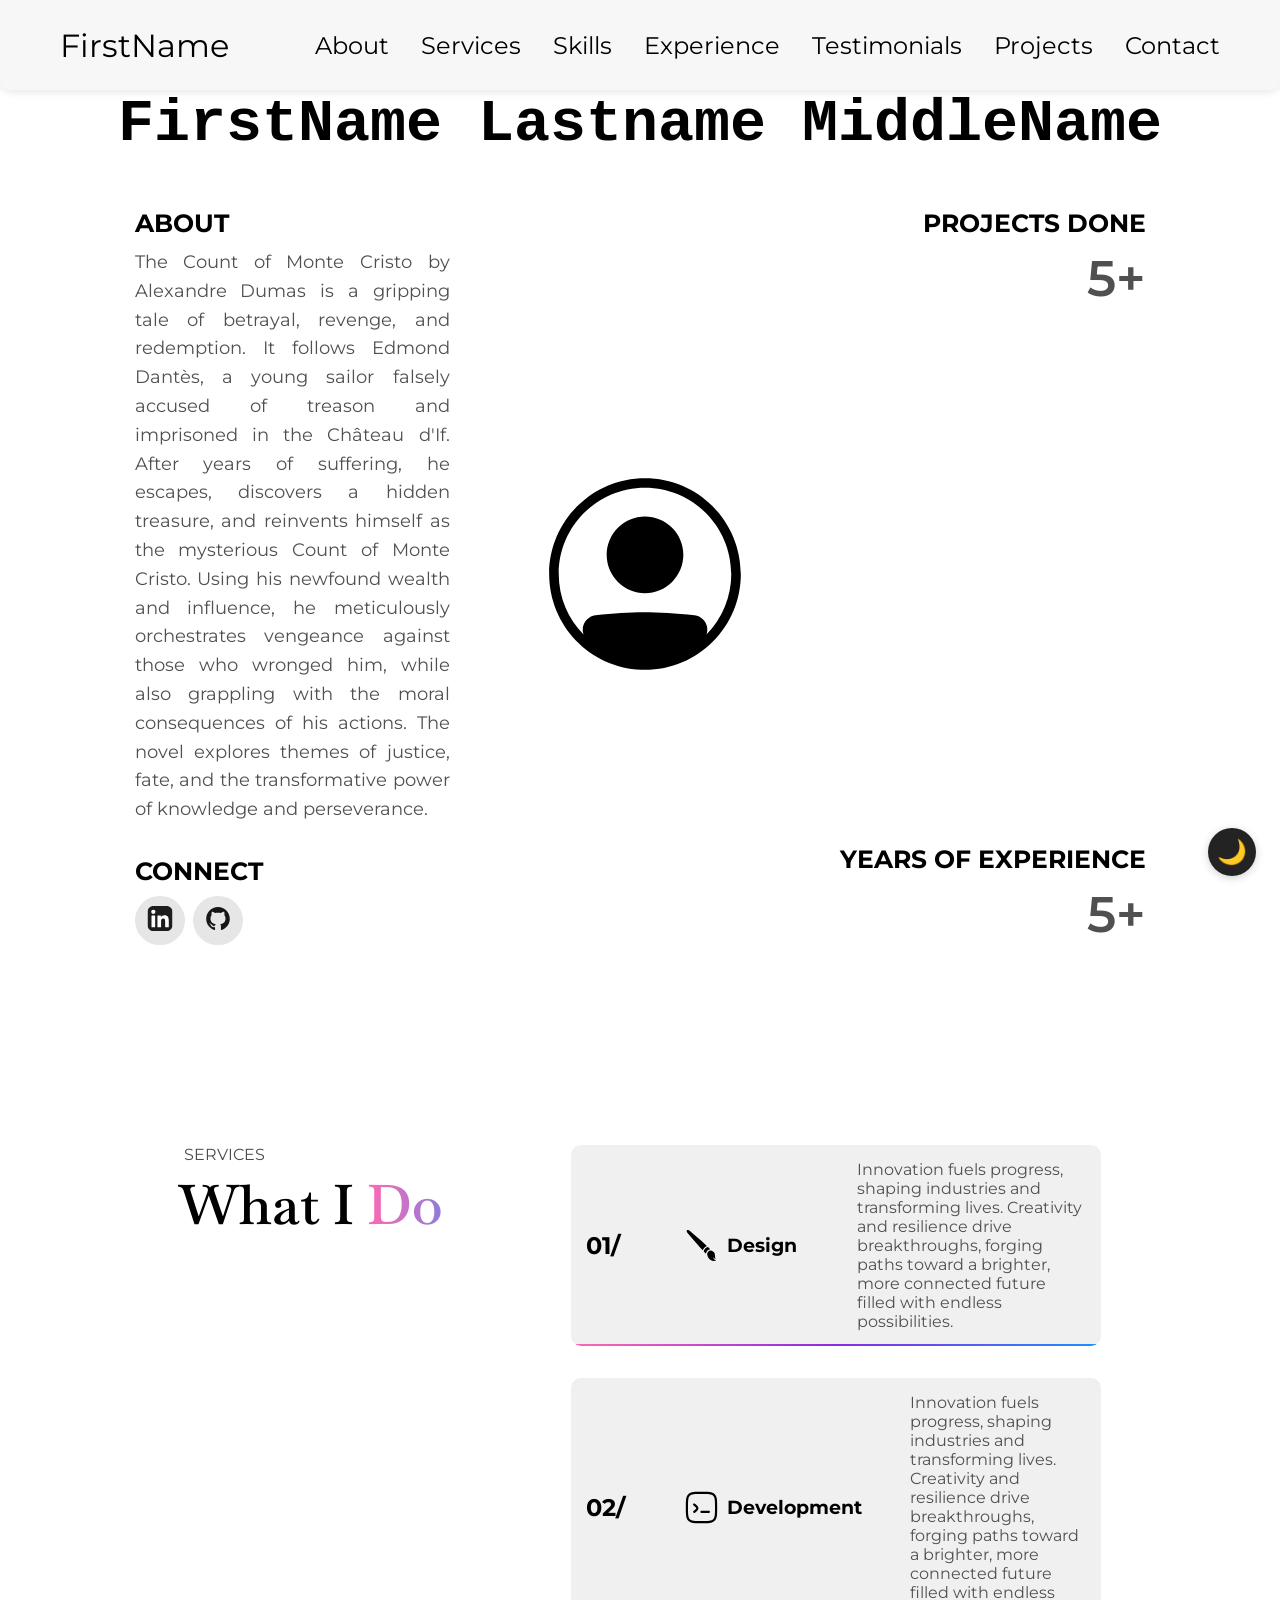
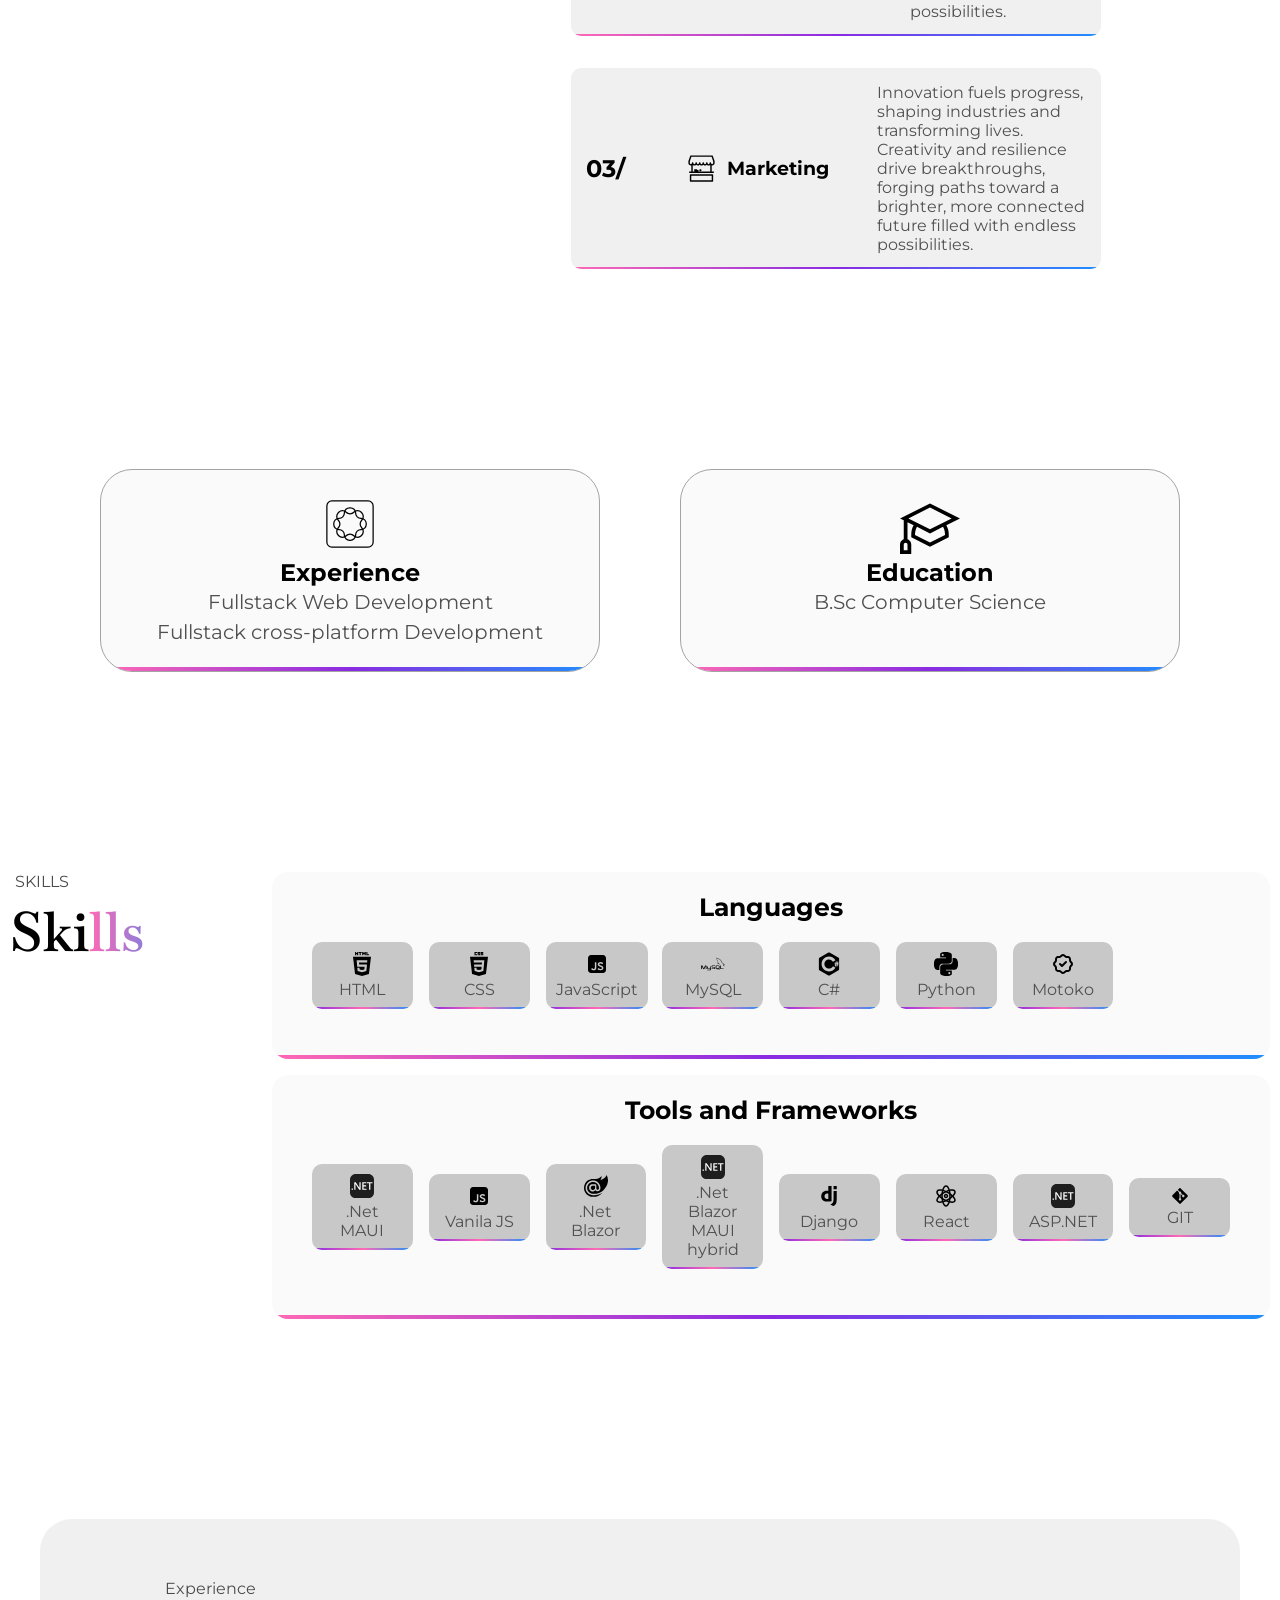
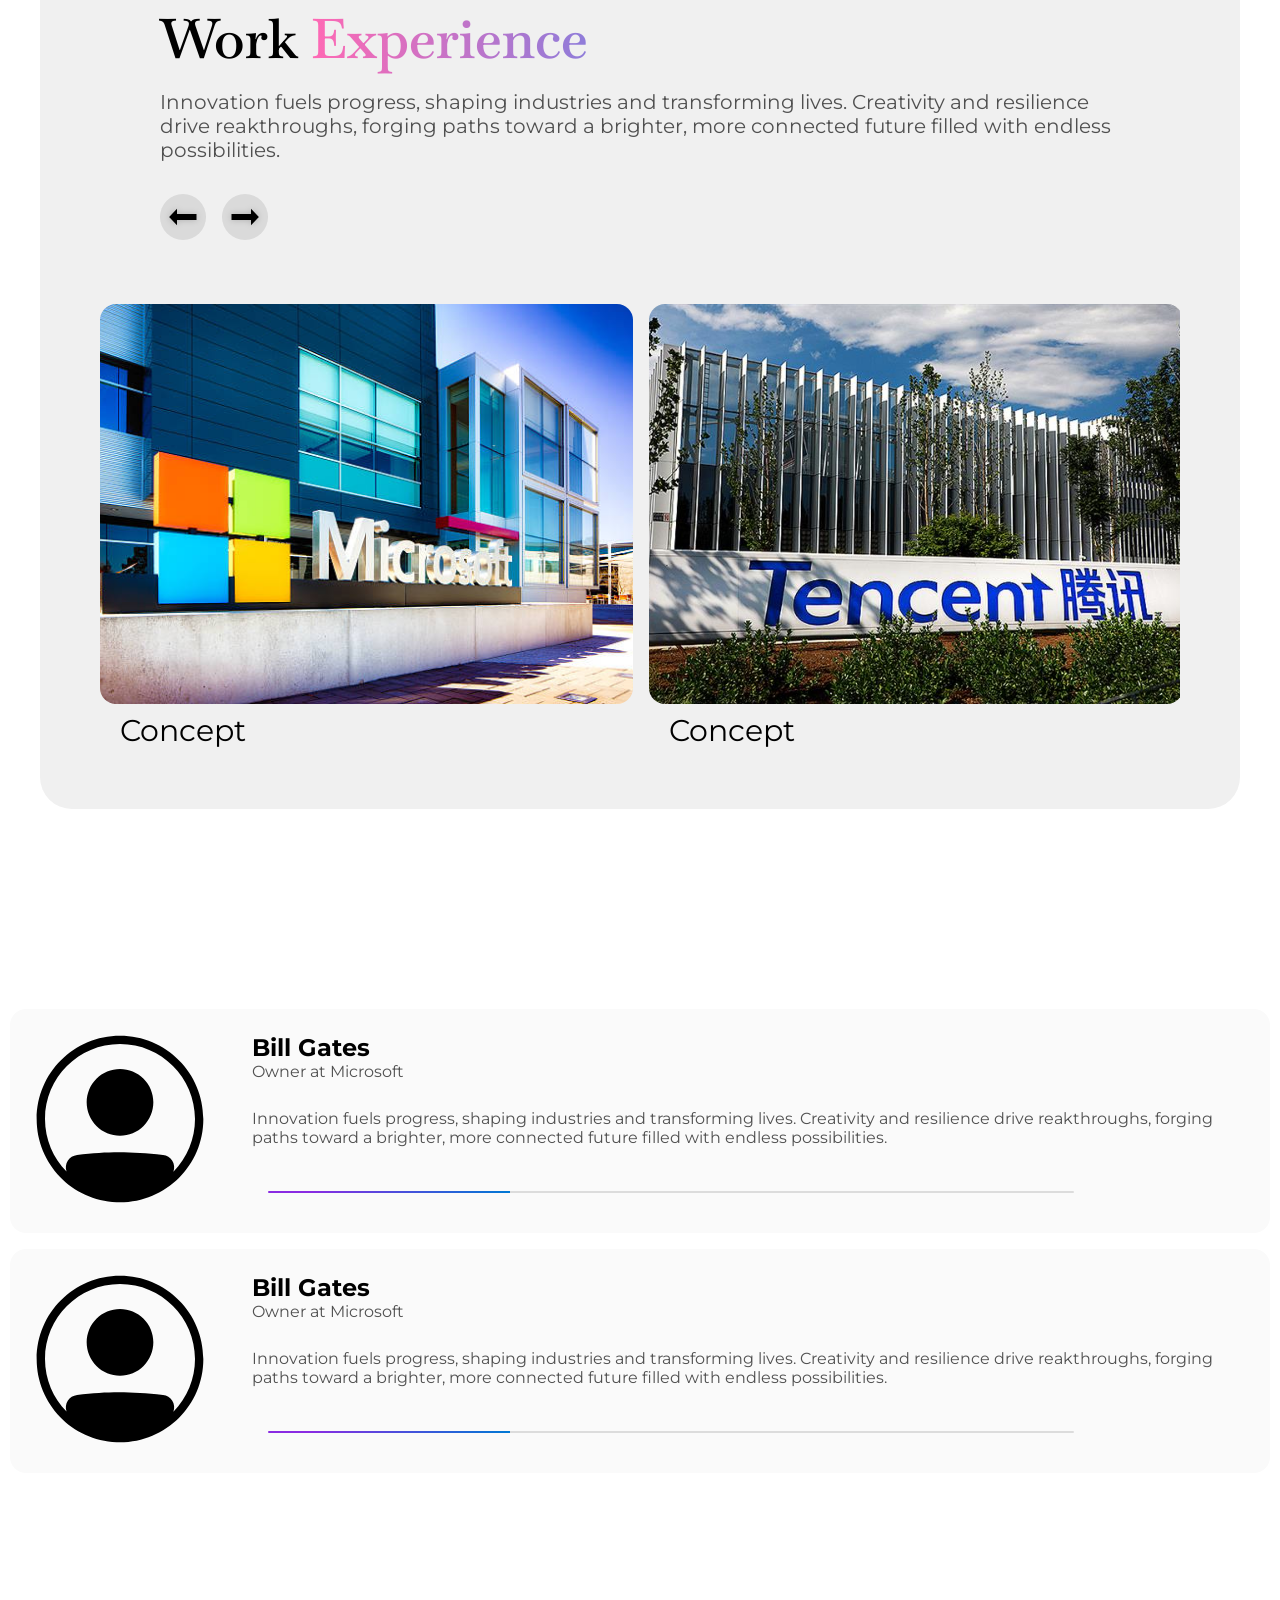
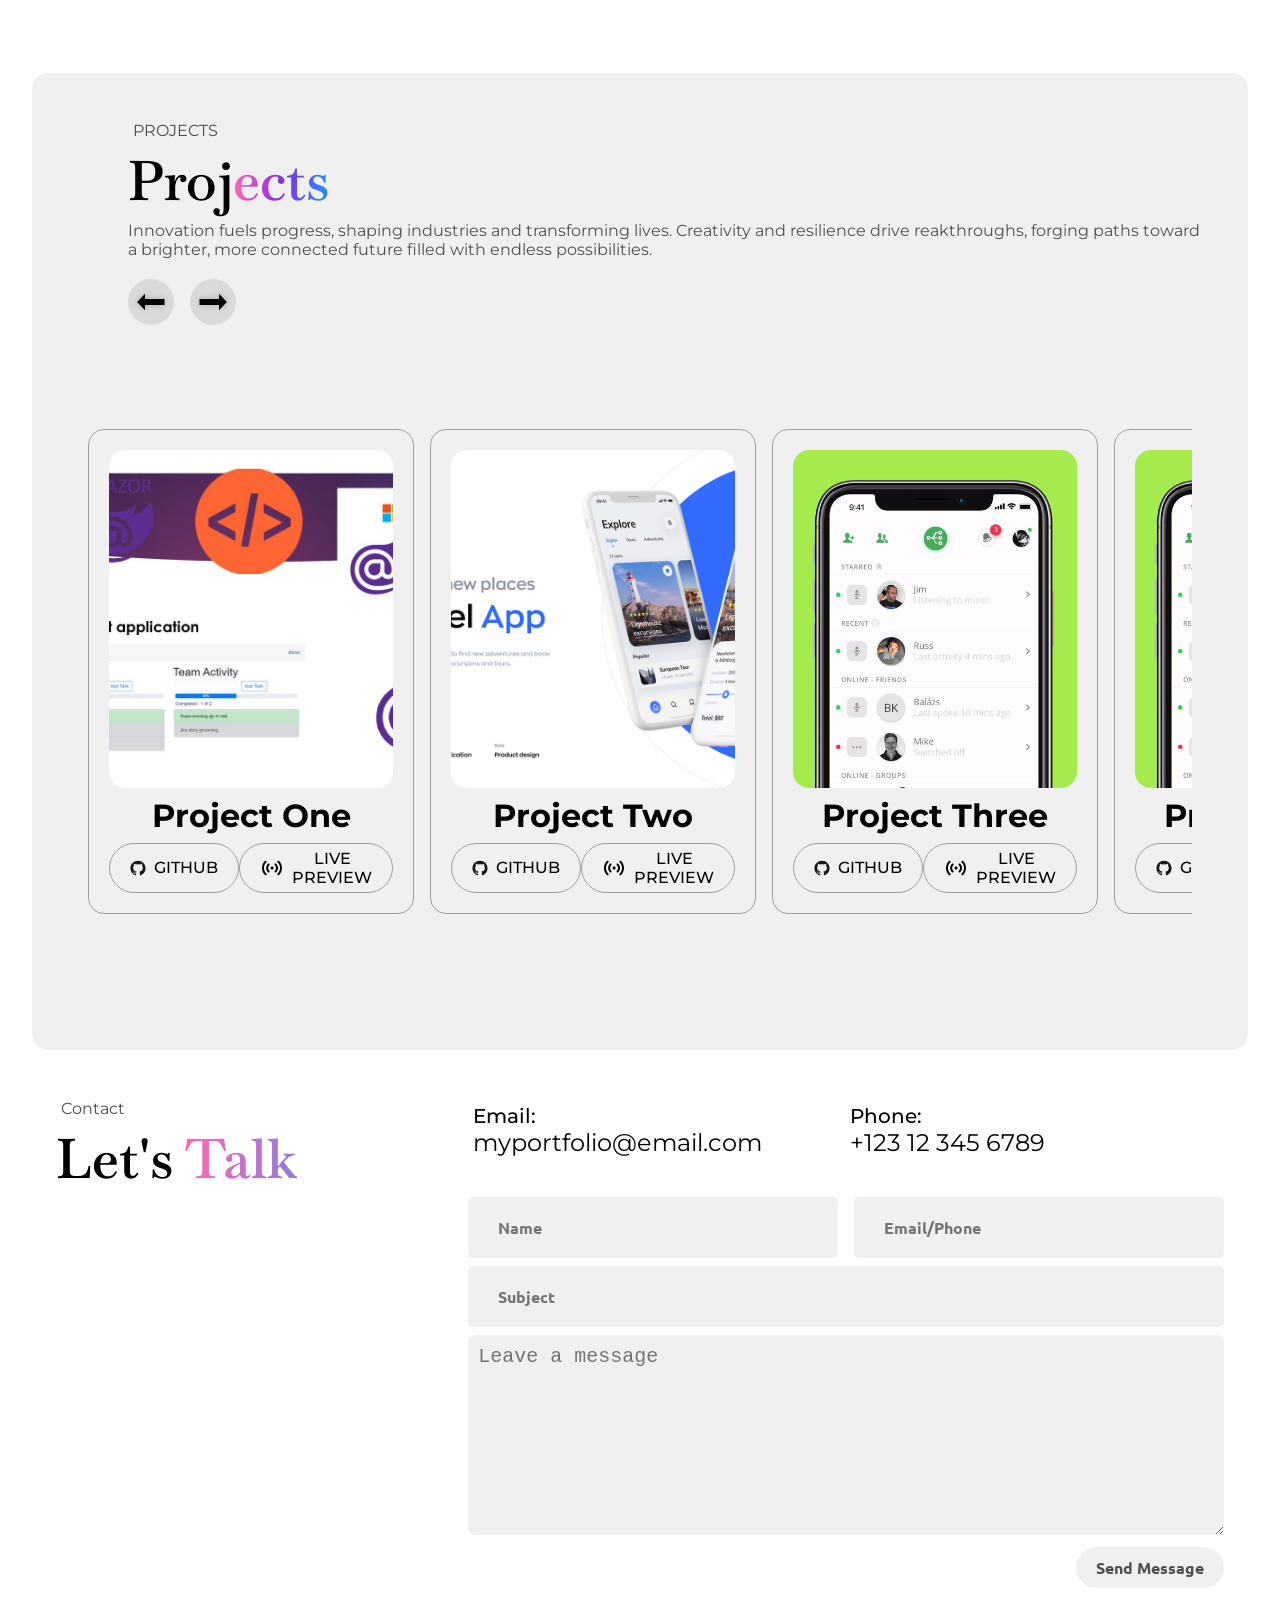
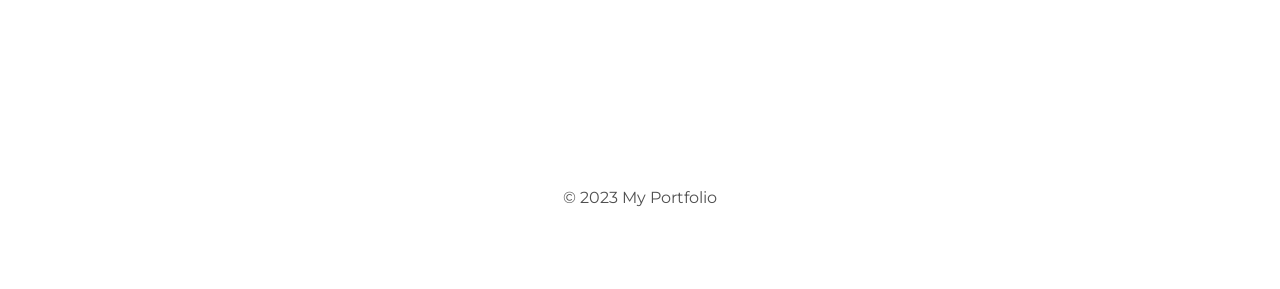
==== commit 2d98cc50: "Connecting Backend Service" ====
--- a/index.html
+++ b/index.html
@@ -175,7 +175,7 @@
         </div>
        <div class="skll-wrapper">
          <div class="skl languages-container">
-            <div class="skll-set-container">
+            <div class="cd-lang skll-set-container">
                 <h1>Languages</h1>
                 <div class="skll-grid">
                     <div class="skll-set">
@@ -213,7 +213,7 @@
             <div class="skll-set-container">
                 <h1>Tools and Frameworks</h1>
                <div class="skll-grid">
-                 <div class="skll-set">
+                <div class="skll-set">
                     <img src="assets/dotnet.svg" alt="checkmark">
                     <p>.Net MAUI</p>
                 </div>
@@ -548,7 +548,7 @@
                     <p>+123 12 345 6789</p>
                 </div>
             </div>
-            <form action="">
+            <form action="/api/contact" method="post">
                 <div class="name_n__email">
                     <input type="text" placeholder="Name"/>
                     <label for="email"></label>
--- a/style.css
+++ b/style.css
@@ -6,6 +6,10 @@
 * {
     margin: 0;
     padding: 0;
+}
+
+*, *::before, *::after {
+    box-sizing: border-box;
 }
 
 body{
--- a/mediaQueries.css
+++ b/mediaQueries.css
@@ -291,6 +291,15 @@
         line-height: 24px;
     }
 
+    .skll-wrapper{
+        width: 100%;
+        text-align: center;
+    }
+
+    .cd-lang h1{
+        margin-left: -30px;
+    }
+
     .skll-grid {
         grid-template-columns: repeat(1, 1fr);
     }
@@ -376,11 +385,14 @@
         width: 300px;
     }
 
+    
+
     .skll-grid {
         grid-template-columns: repeat(1, 1fr);
     }
 
     #experience{
+        width: 100%;
         margin: 5px;
         padding: 5px;
         width: 380px;
@@ -393,6 +405,7 @@
     }
 
     #projects{
+        width: 100%;
         margin: 5px;
         padding: 5px;
         width: 380px;
@@ -405,7 +418,6 @@
         padding: 0;
         margin: 0;
     }
-
     
     .my_email_n_phone{
         display: flex;
@@ -538,4 +550,4 @@
         object-fit: cover;
         display: block;
     }
-}
+}
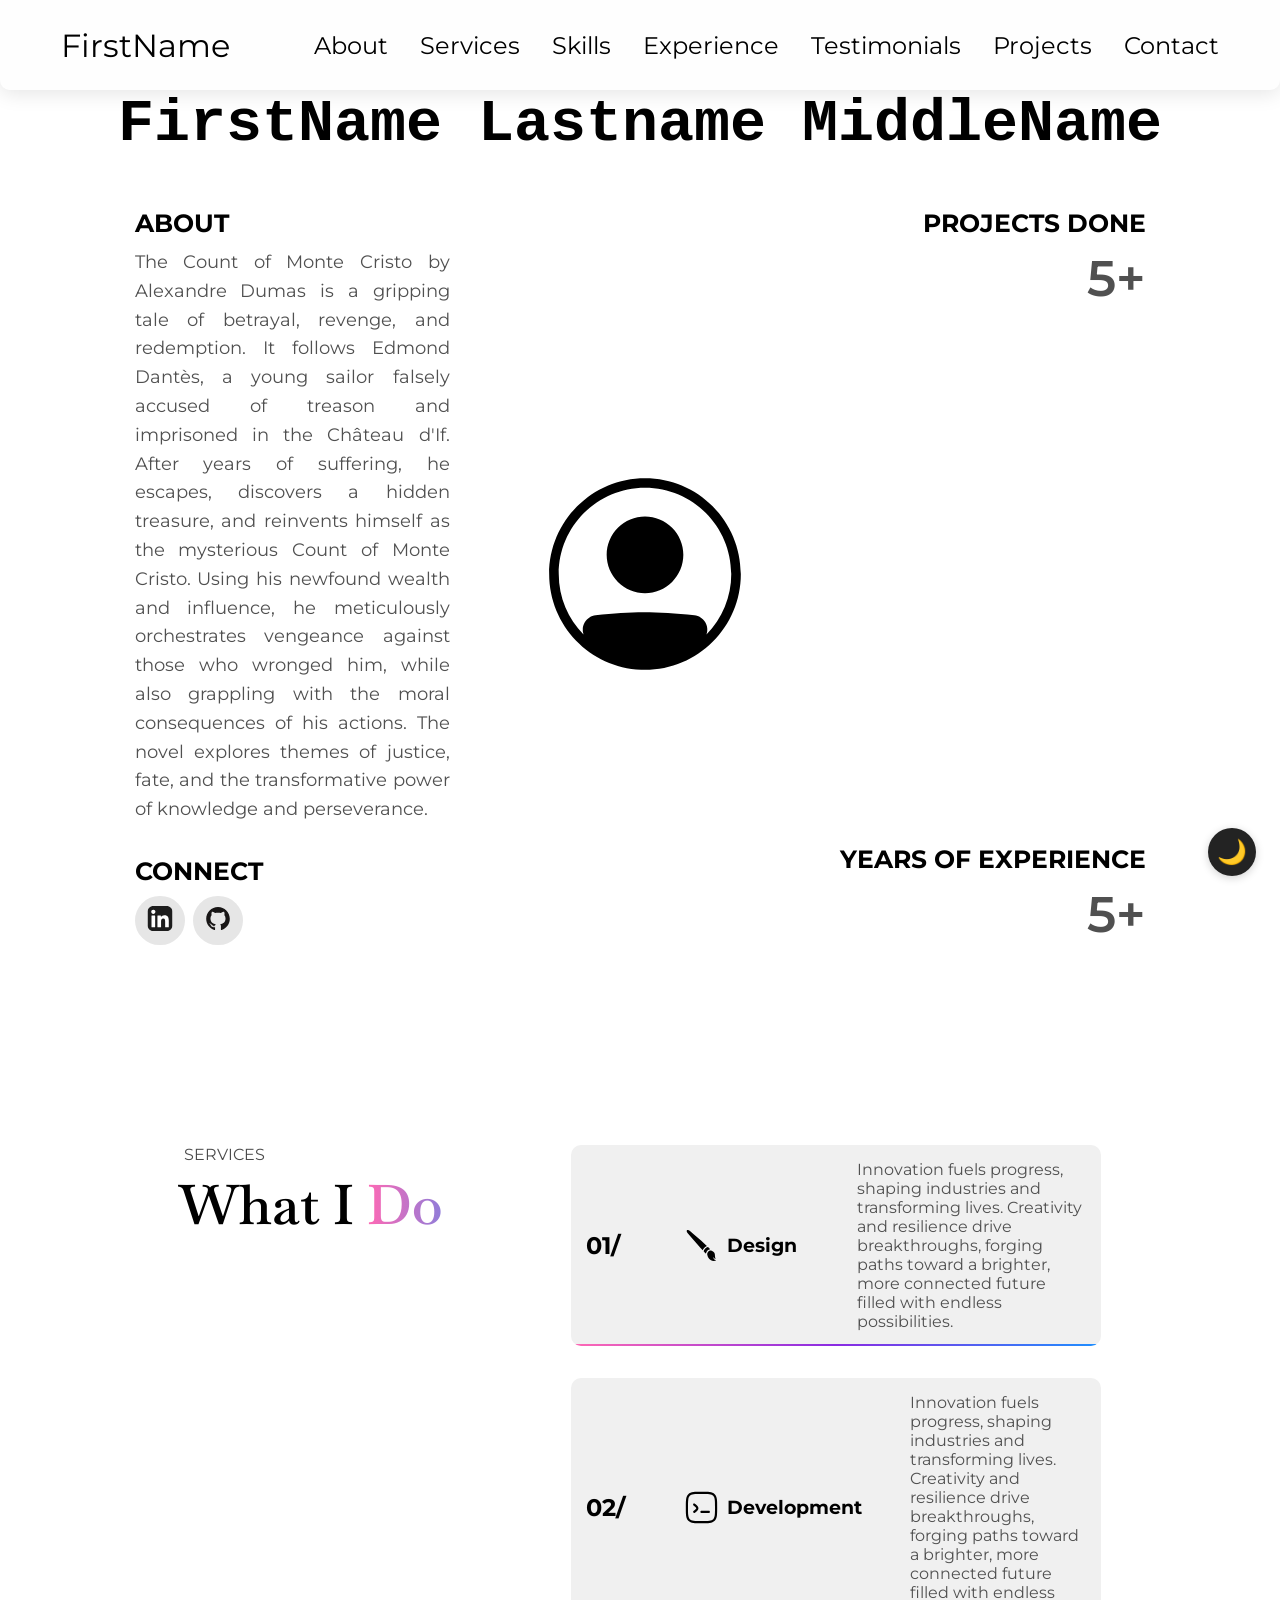
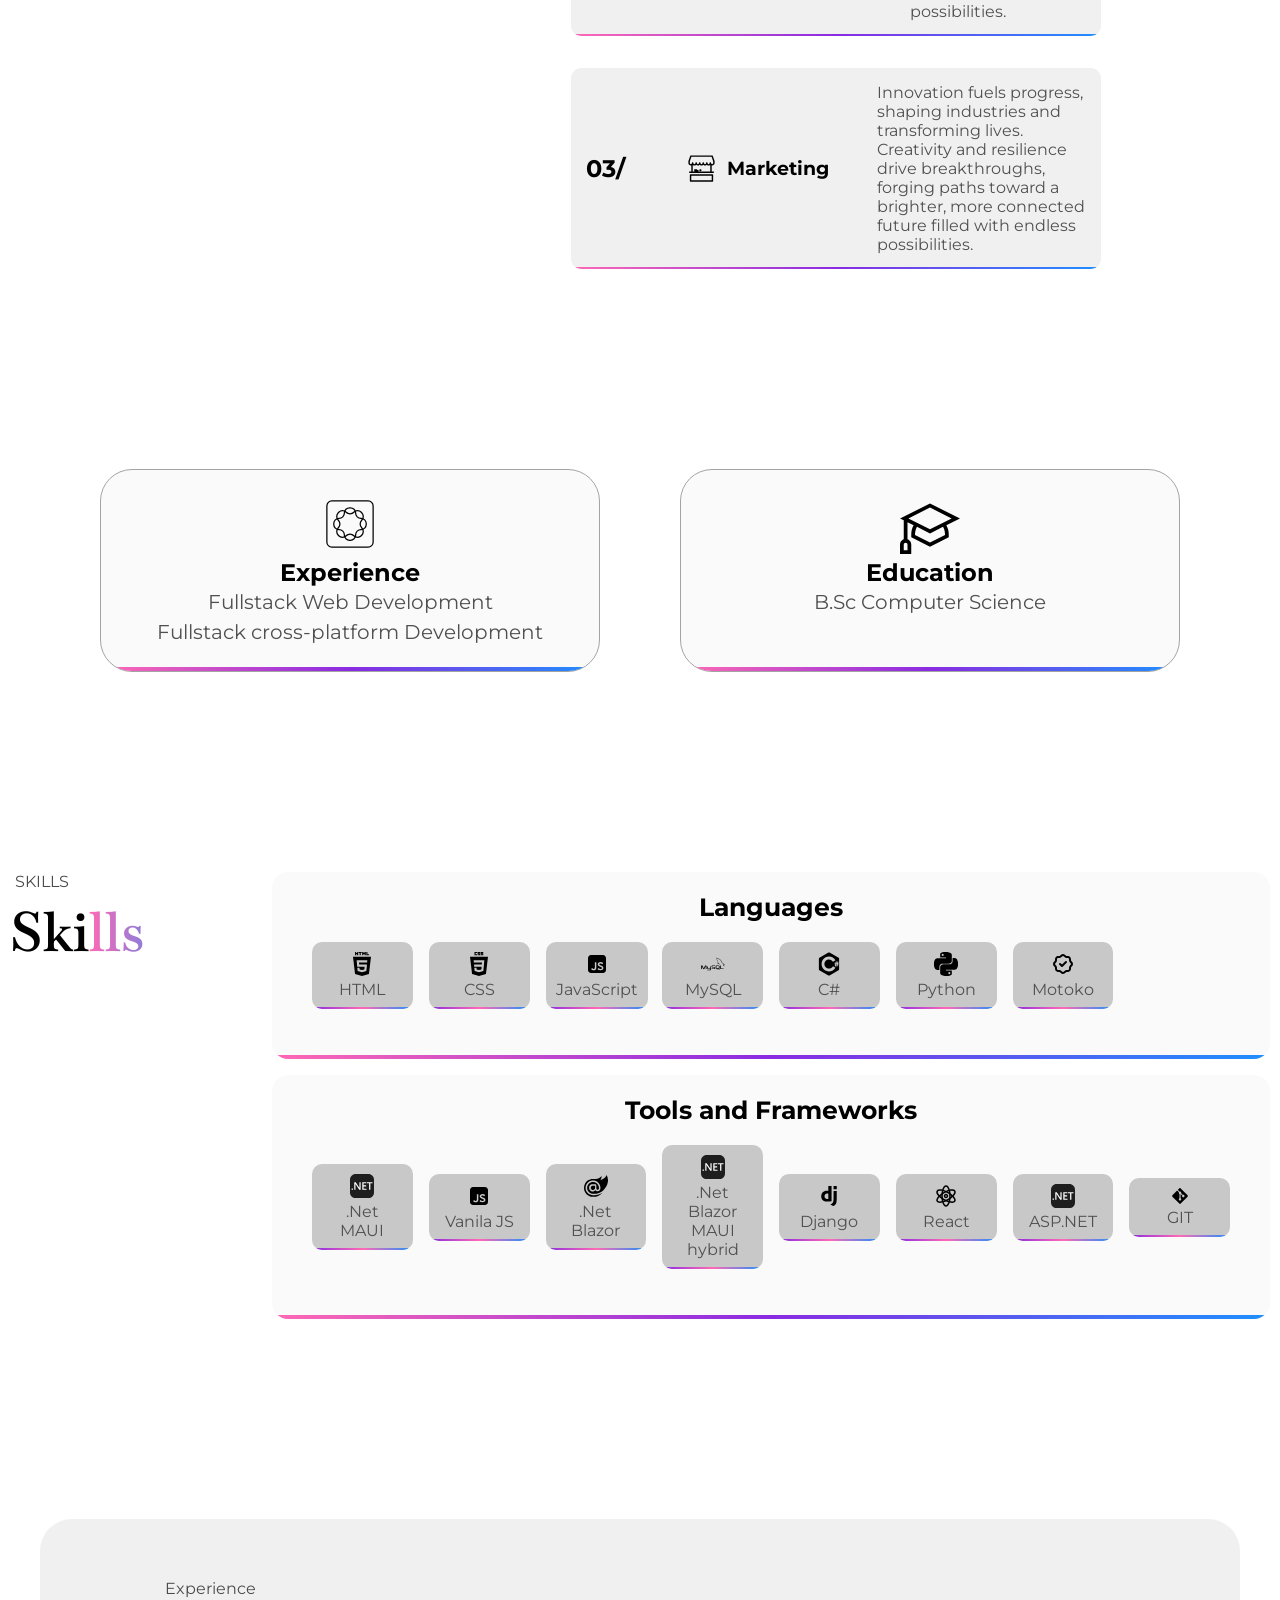
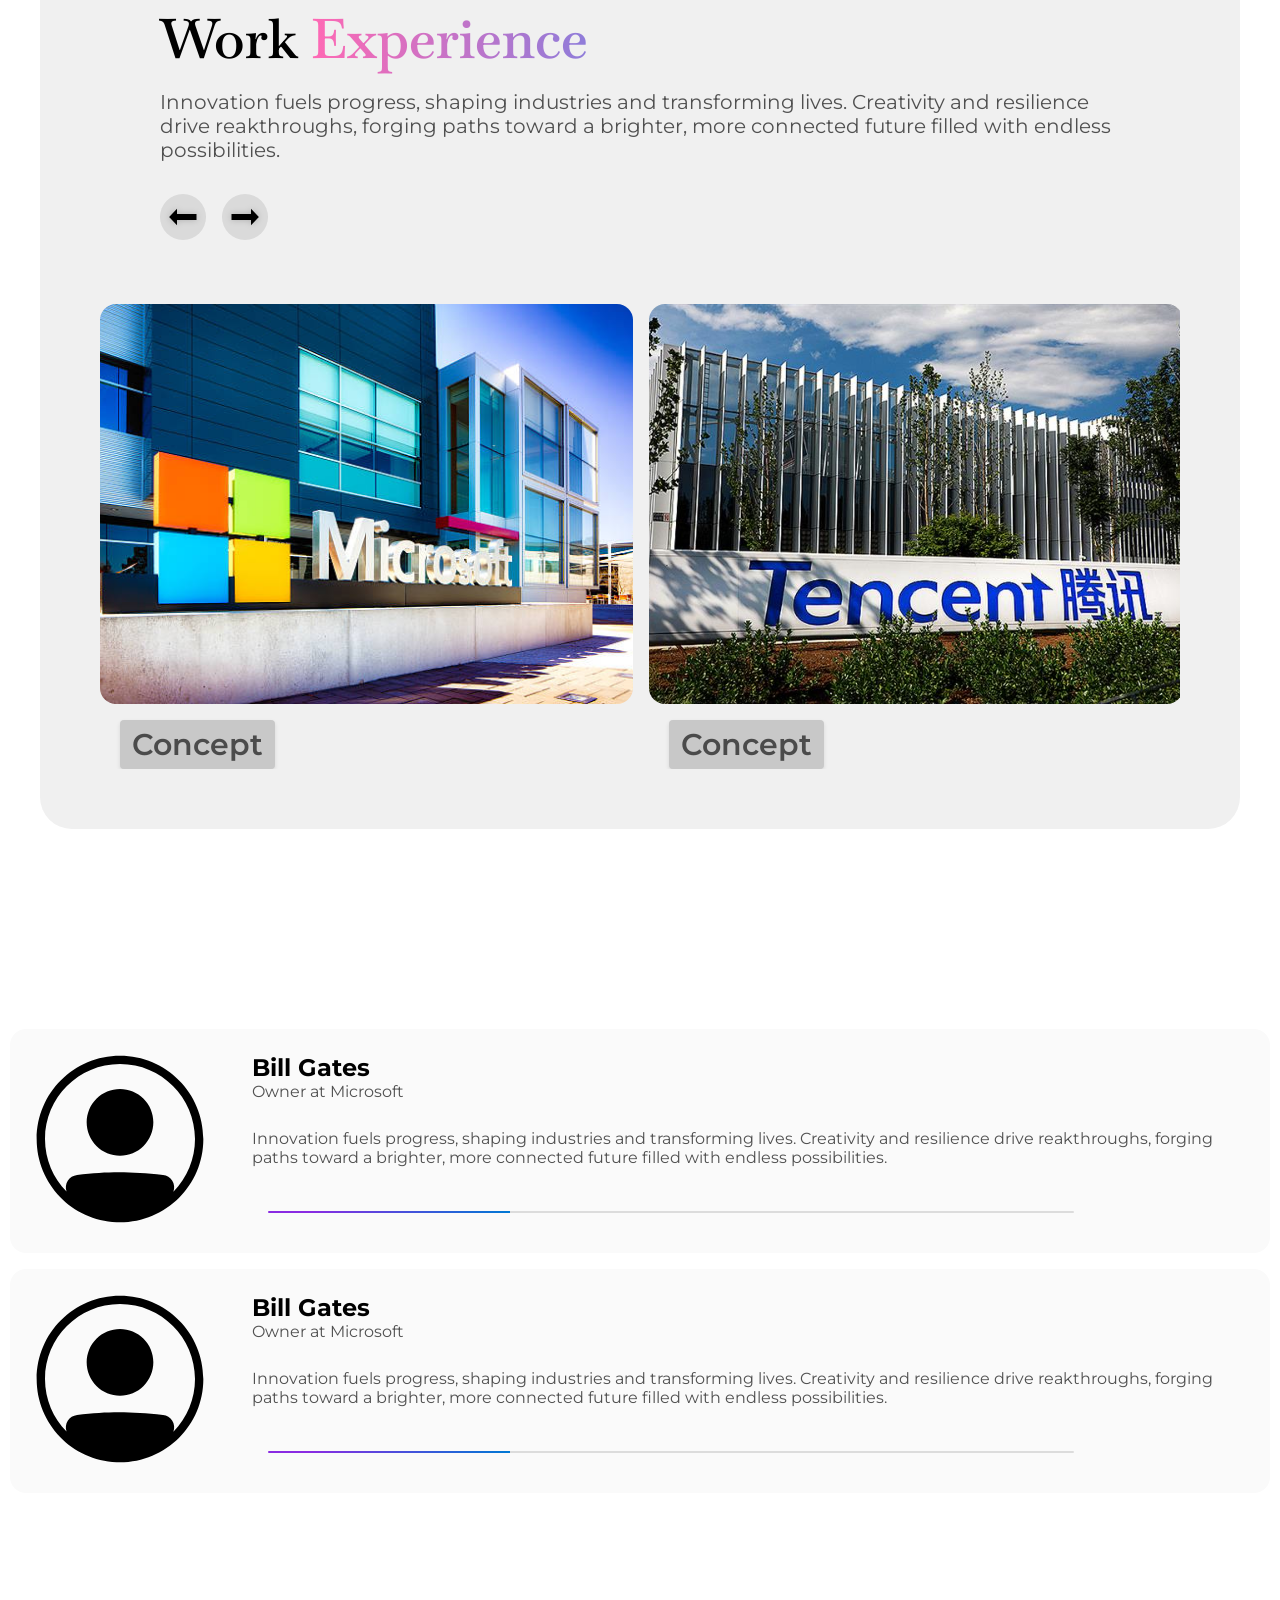
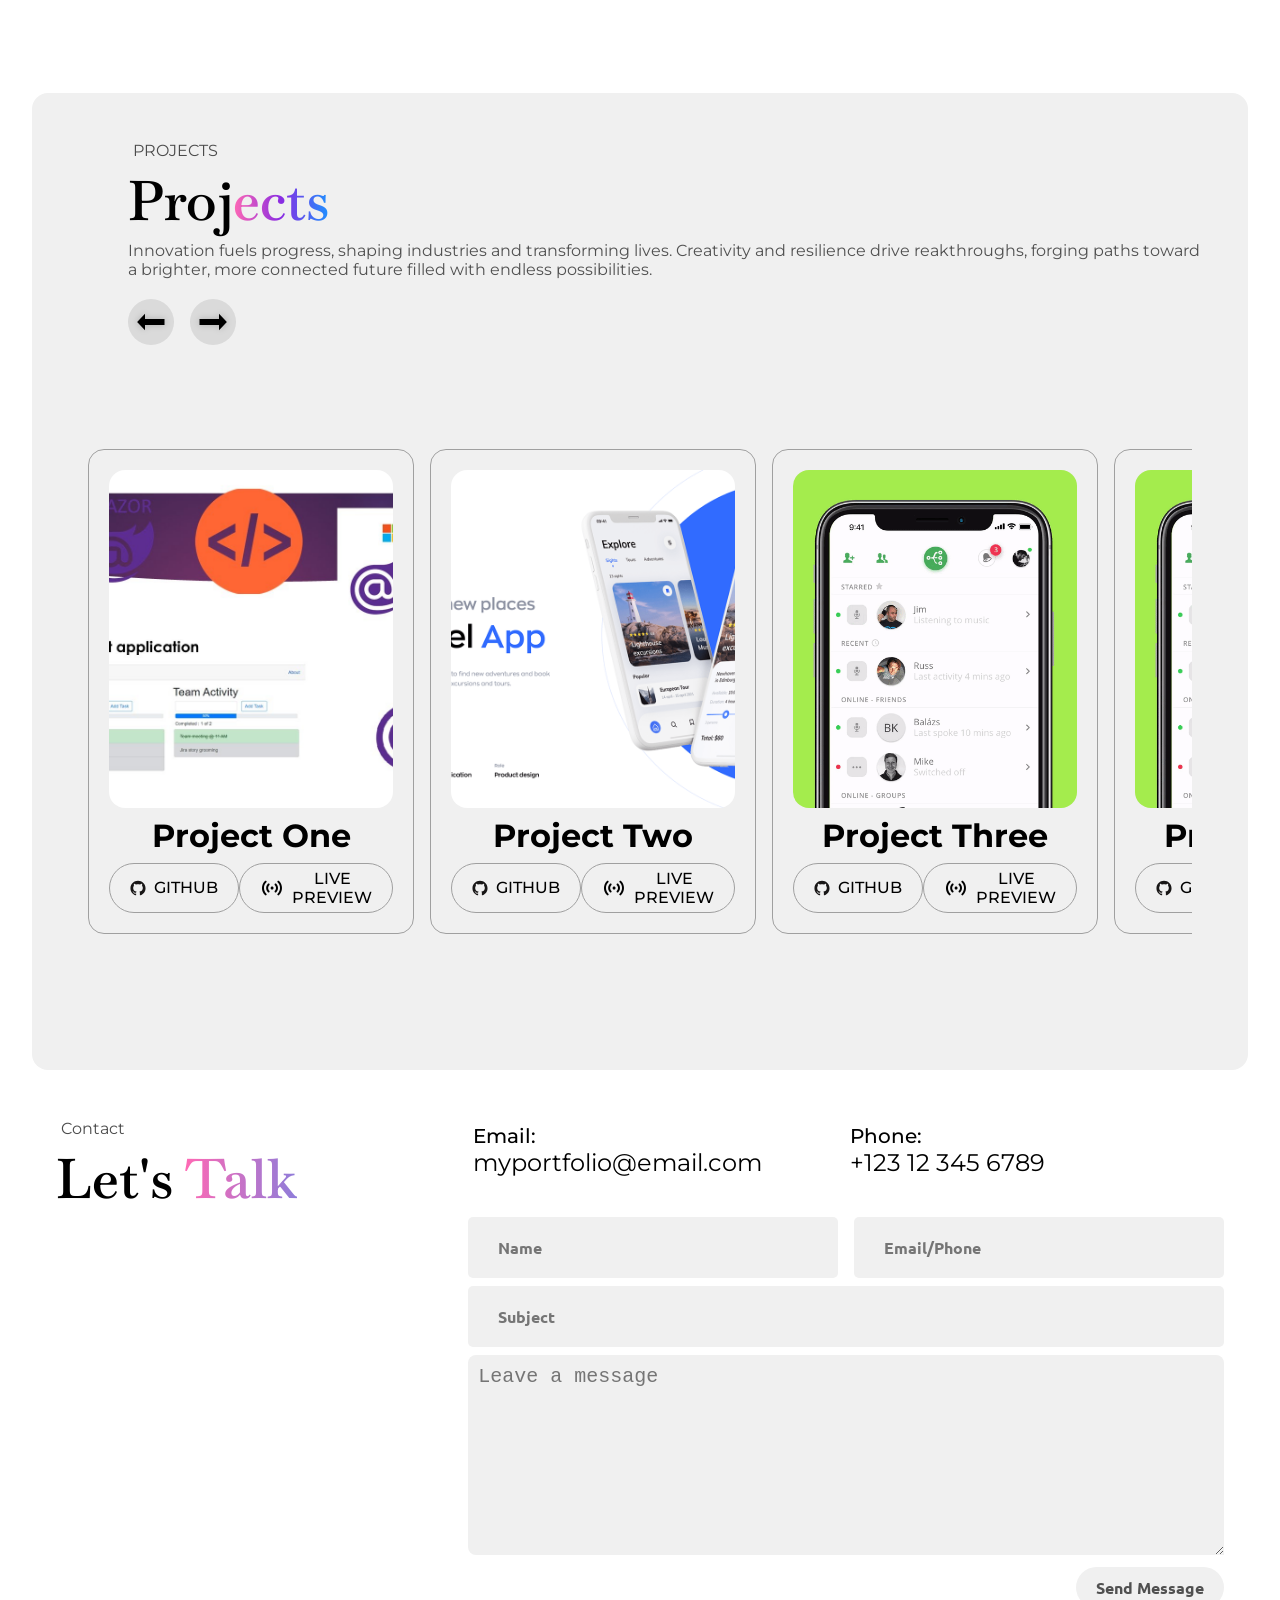
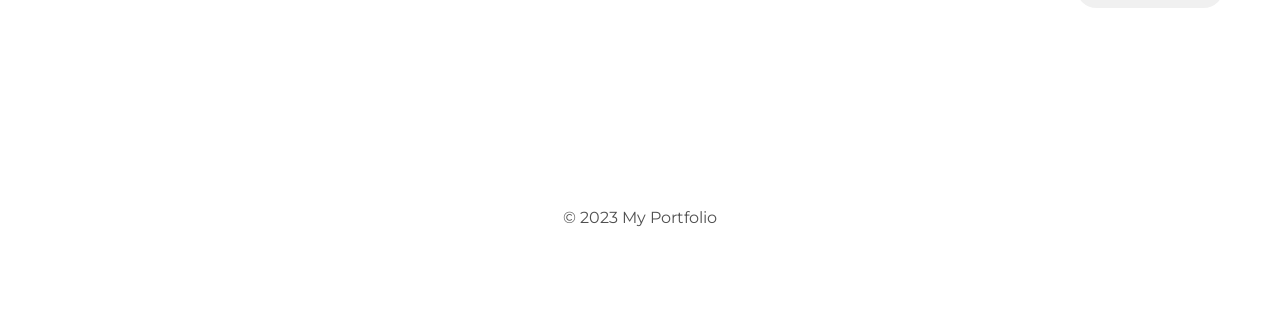
==== commit c570c6be: "Minor updates" ====
--- a/index.html
+++ b/index.html
@@ -35,10 +35,10 @@
             </div>
             <div class="menu-links">
                 <li><a href="#about" onclick="toggleMenu()">About</a></li>
-                <li><a href="#services">Services</a></li>
-                <li><a href="#skills">Skills</a></li>
+                <li><a href="#services" onclick="toggleMenu()">Services</a></li>
+                <li><a href="#skills" onclick="toggleMenu()">Skills</a></li>
                 <li><a href="#experience" onclick="toggleMenu()">Experience</a></li>
-                <li><a href="#testimonials">Testimonials</a></li>
+                <li><a href="#testimonials" onclick="toggleMenu()">Testimonials</a></li>
                 <li><a href="#projects" onclick="toggleMenu()">Projects</a></li>
                 <li><a href="#contact" onclick="toggleMenu()">Contact</a></li>
             </div>
@@ -280,10 +280,10 @@
                 <div class="company__img">
                         <img src="assets/microsoft.jpg" alt="">
                         <div>
-                            <span id="concept-trigger">Concept</span>
+                            <span class="concept-trigger">Concept</span>
                         </div>
                 </div>
-                <div class="experience__description" id="description">
+                <div class="experience__description">
                     <p>
                         <ul>
                             <li>Innovation fuels progress, shaping industries and </li>
@@ -300,7 +300,7 @@
                     <div class="company__img">
                         <img src="assets/tencent.jpg" alt="">
                     <div>
-                        <span>Concept</span>
+                        <span class="concept-trigger">Concept</span>
                     </div>
                 </div>
                 <div class="experience__description">
@@ -320,10 +320,10 @@
                 <div class="company__img">
                         <img src="assets/microsoft.jpg" alt="">
                         <div>
-                            <span id="concept-trigger">Concept</span>
+                            <span class="concept-trigger">Concept</span>
                         </div>
                 </div>
-                <div class="experience__description" id="description">
+                <div class="experience__description">
                     <p class="work_details">
                         <ul>
                             <li>Innovation fuels progress, shaping industries and </li>
@@ -340,7 +340,7 @@
                     <div class="company__img">
                         <img src="assets/netease.jpg" alt="">
                     <div>
-                        <span>Concept</span>
+                        <span class="concept-trigger">Concept</span>
                     </div>
                 </div>
                 <div class="experience__description">
@@ -360,7 +360,7 @@
                     <div class="company__img">
                         <img src="assets/Santa_Monica_Studio.png" alt="">
                     <div>
-                        <span>Concept</span>
+                        <span class="concept-trigger">Concept</span>
                     </div>
                 </div>
                 <div class="experience__description">
--- a/style.css
+++ b/style.css
@@ -49,12 +49,15 @@
     top: 0;
     width: 100%;
     z-index: 1000;
-    box-shadow: 0 2px 8px rgba(0,0,0,0.1);
-    background: #f7f7f7;
     box-sizing: border-box;
     padding: 10px 60px;
     border-bottom-right-radius: 10px;
     border-bottom-left-radius: 10px;
+    background: rgba(247, 247, 247, 0.2); 
+    backdrop-filter: blur(12px); 
+    -webkit-backdrop-filter: blur(12px);
+    box-shadow: 0 4px 20px rgba(0, 0, 0, 0.1);
+    border: 1px solid rgba(255, 255, 255, 0.3); 
 }
 
 .nav-links{
@@ -670,13 +673,22 @@
     color: rgb(80,80,80);
 }
 
-#concept-trigger{
-    transition: background 0.2s, color 0.2s, transform 0.2s;;
-}
-
-#concept-trigger:hover{
-    color: rgb(100, 100, 100);
-    transform: scale(1.2);
+.concept-trigger{
+    display: inline-block;
+    padding: 6px 12px;
+    background: rgb(200, 200, 200);
+    color: rgb(75, 75, 75);
+    border-radius: 4px;
+    cursor: pointer;
+    font-size: 20px;
+    margin-top: 8px;
+    transition: all 0.3s ease;
+    box-shadow: 0 2px 4px rgba(0, 0, 0, 0.1);
+    font-weight: 600;
+}
+
+.concept-trigger:hover{
+    transform: translateY(-2px) scale(1.1);
 }
 
 .experience__description{
@@ -695,7 +707,8 @@
 
 .experience__description.show{
     display: block;
-    padding: 10px;
+    padding-left: 30px;
+    animation: fadeInUp 0.4s ease-out;
 }
 
 .experience__description ul{
@@ -936,12 +949,12 @@
     color: rgb(80, 80, 80);
 }
 
-.sendmsg:hover input{
+.sendmsg input:hover{
     background: linear-gradient(to right,
         rgba(138, 43, 226, 0.8),
         rgba(0,0,0, 0.5)100%
   );
-color: #000;
+color: #fff;
 cursor: pointer;
 }
 
--- a/darktheme.css
+++ b/darktheme.css
@@ -40,7 +40,8 @@
 }
 
 body.dark-mode #desktop-nav,
-body.dark-mode #hamburger-nav {
+body.dark-mode #hamburger-nav,
+body.dark-mode .concept-trigger {
     background: #181818;
     color: #f5f5f5;
     box-shadow: 0 2px 8px rgba(0,0,0,0.32);
@@ -74,6 +75,24 @@
     background: rgb(40, 40, 40);
     color: #fff;
 }
+
+body.dark-mode .experience__description,
+body.dark-mode .experience__description p,
+body.dark-mode .experience__description span,
+body.dark-mode .experience__description li {
+    color: #f0f0f0 !important;
+}
+
+body.dark-mode nav {
+    background: rgba(30, 30, 30, 0.7) !important;
+    backdrop-filter: blur(12px) !important;
+    -webkit-backdrop-filter: blur(12px) !important;
+    box-shadow: 0 4px 20px rgba(0, 0, 0, 0.3) !important;
+    border: 1px solid rgba(255, 255, 255, 0.1) !important;
+}
+
+
+
 body.dark-mode .work_details p{
     color: #fff;
 }
@@ -84,4 +103,15 @@
     background: #232323;
     color: #f5f5f5;
     border-color: #444;
+}
+
+body.dark-mode .skll-set img,
+body.dark-mode .pj__btn img {
+    filter: brightness(0) invert(1);
+    transition: filter 0.3s ease;
+}
+
+body.dark-mode .skll-set img:hover,
+body.dark-mode .pj__btn img:hover{
+    filter: brightness(0) invert(1) drop-shadow(0 0 4px rgba(255,255,255,0.5));
 }
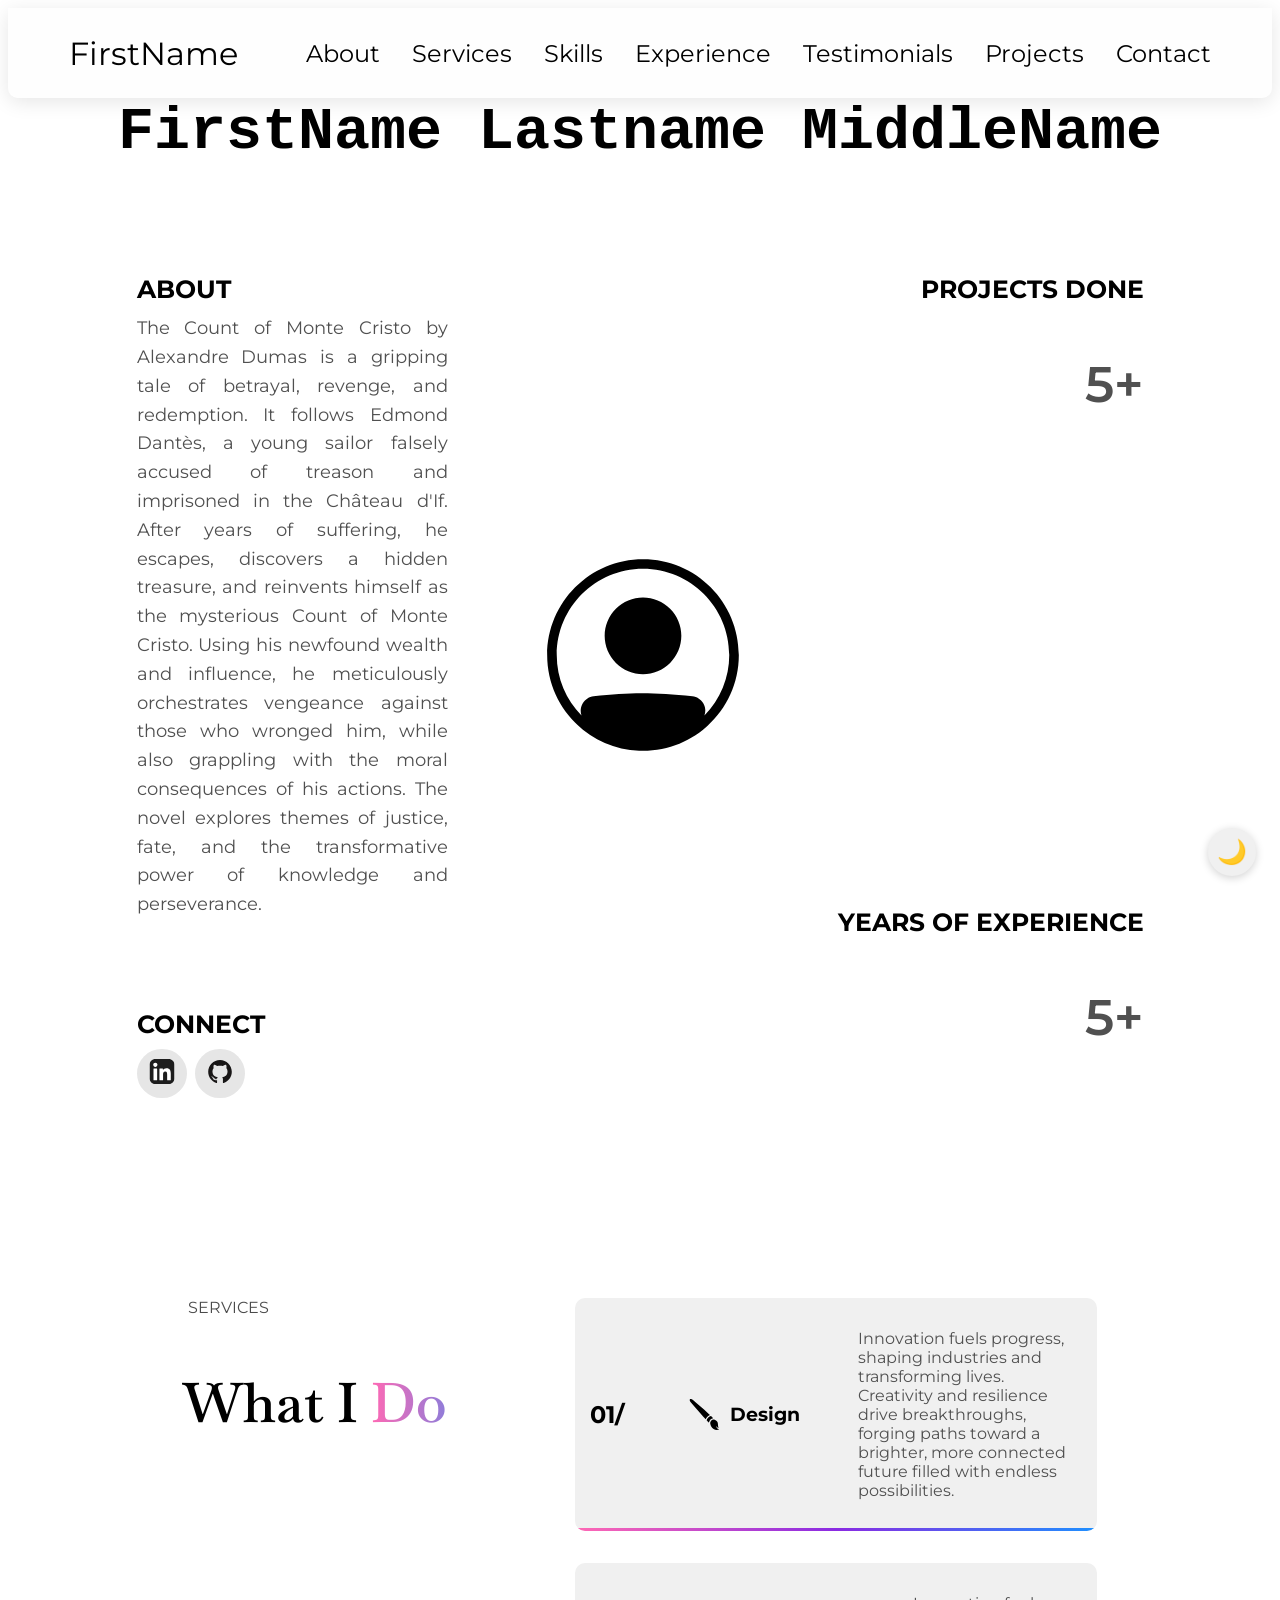
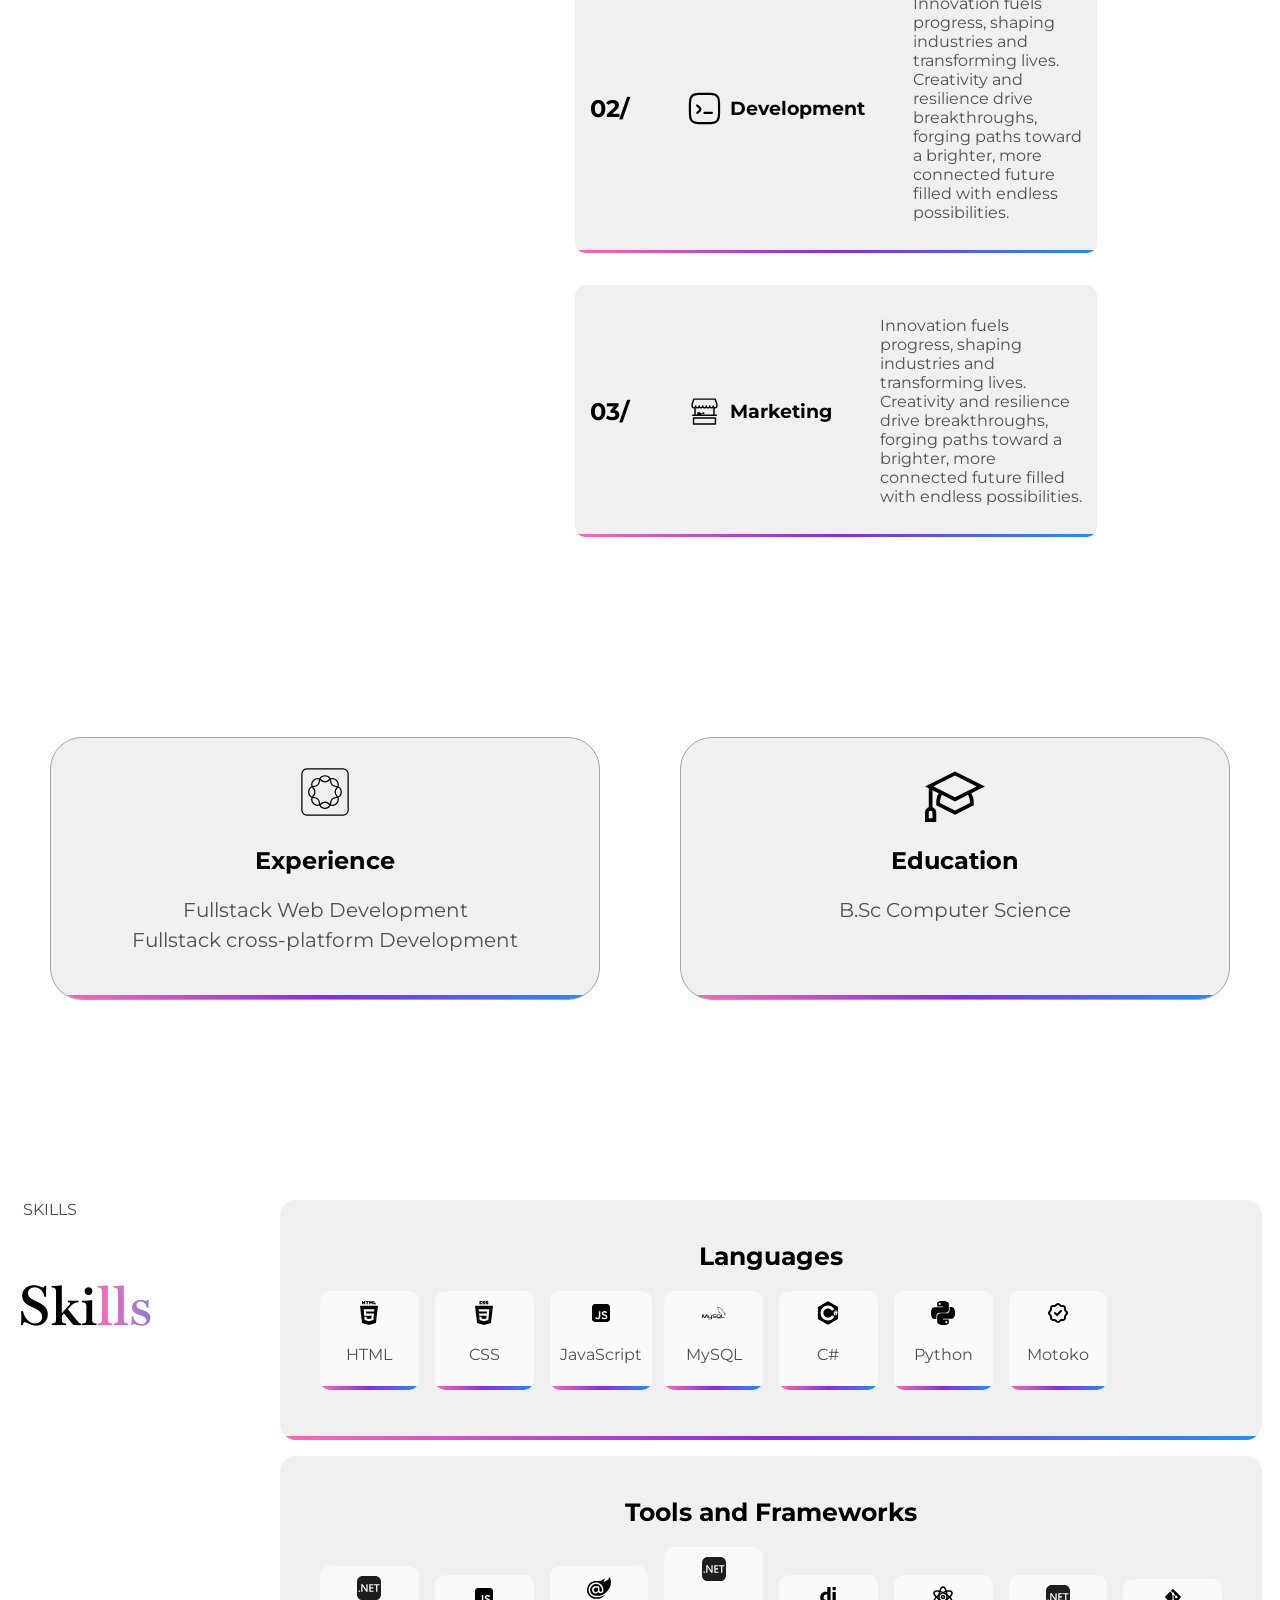
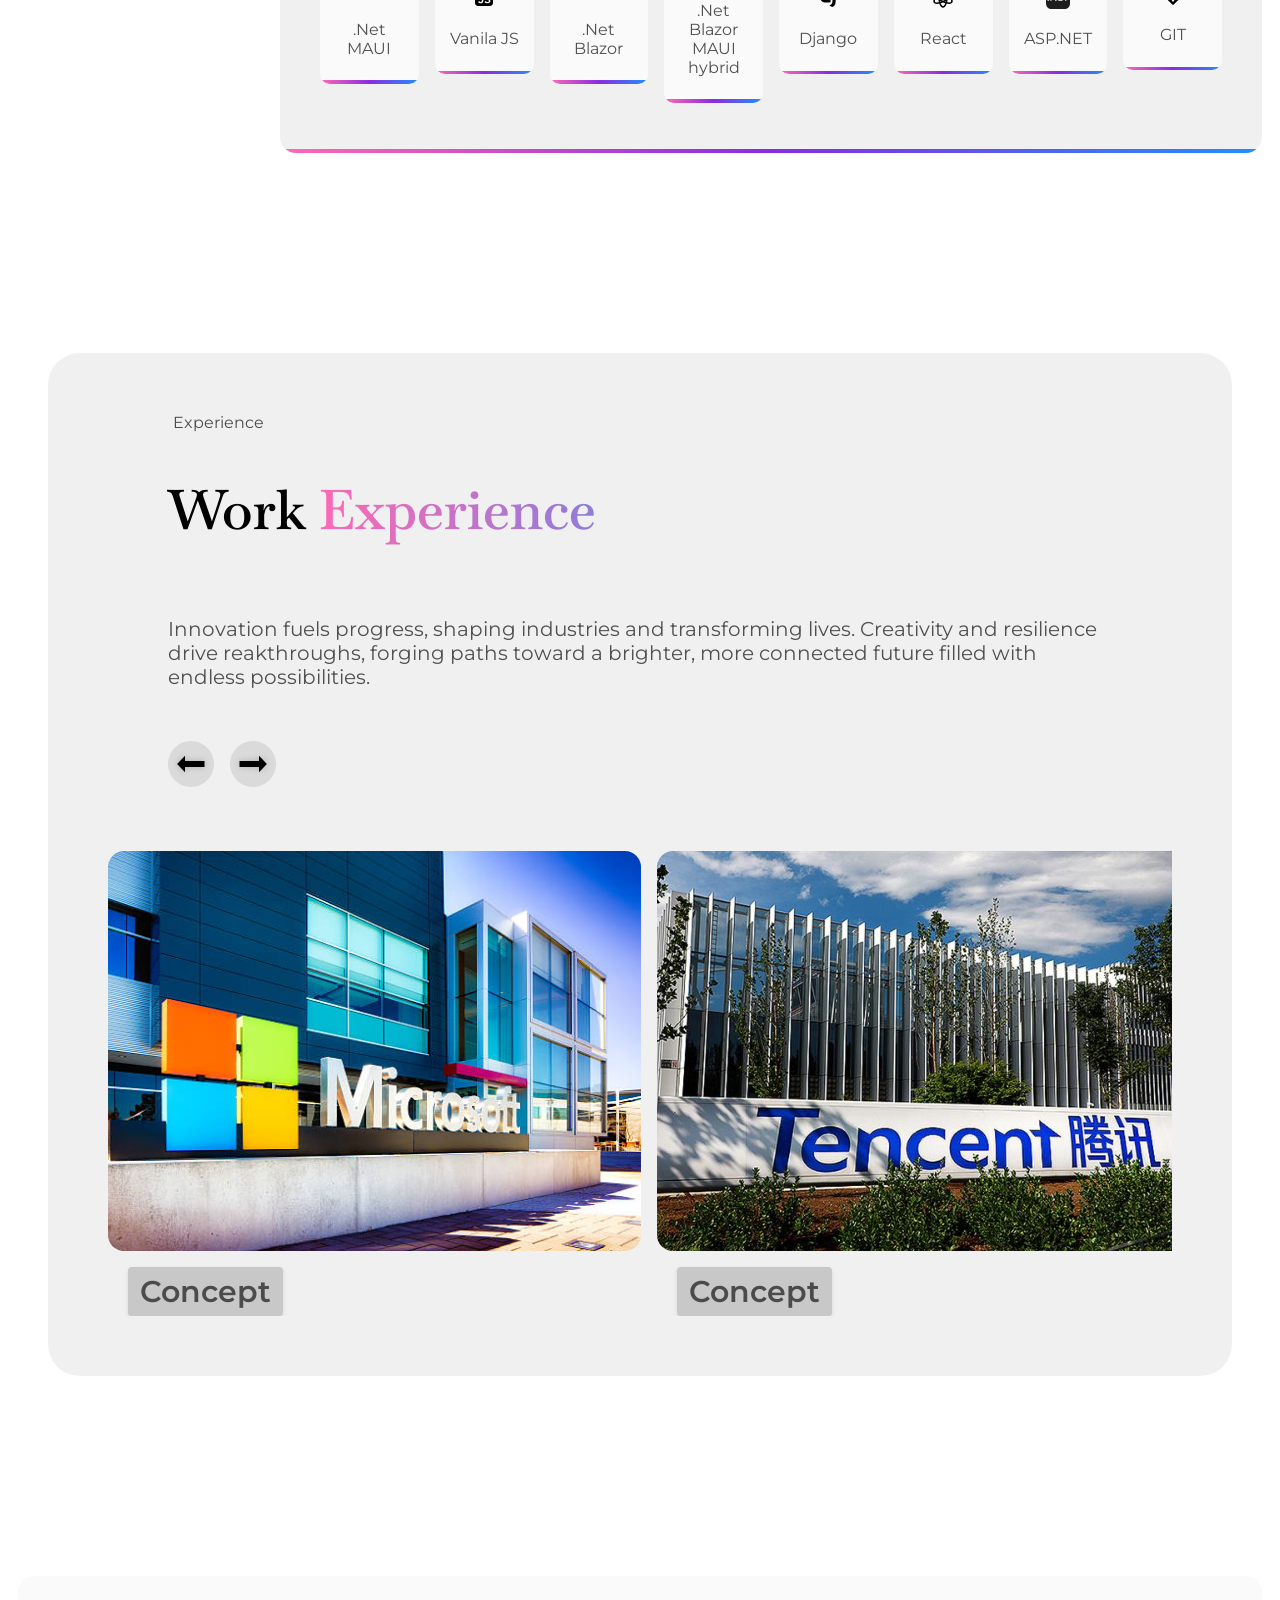
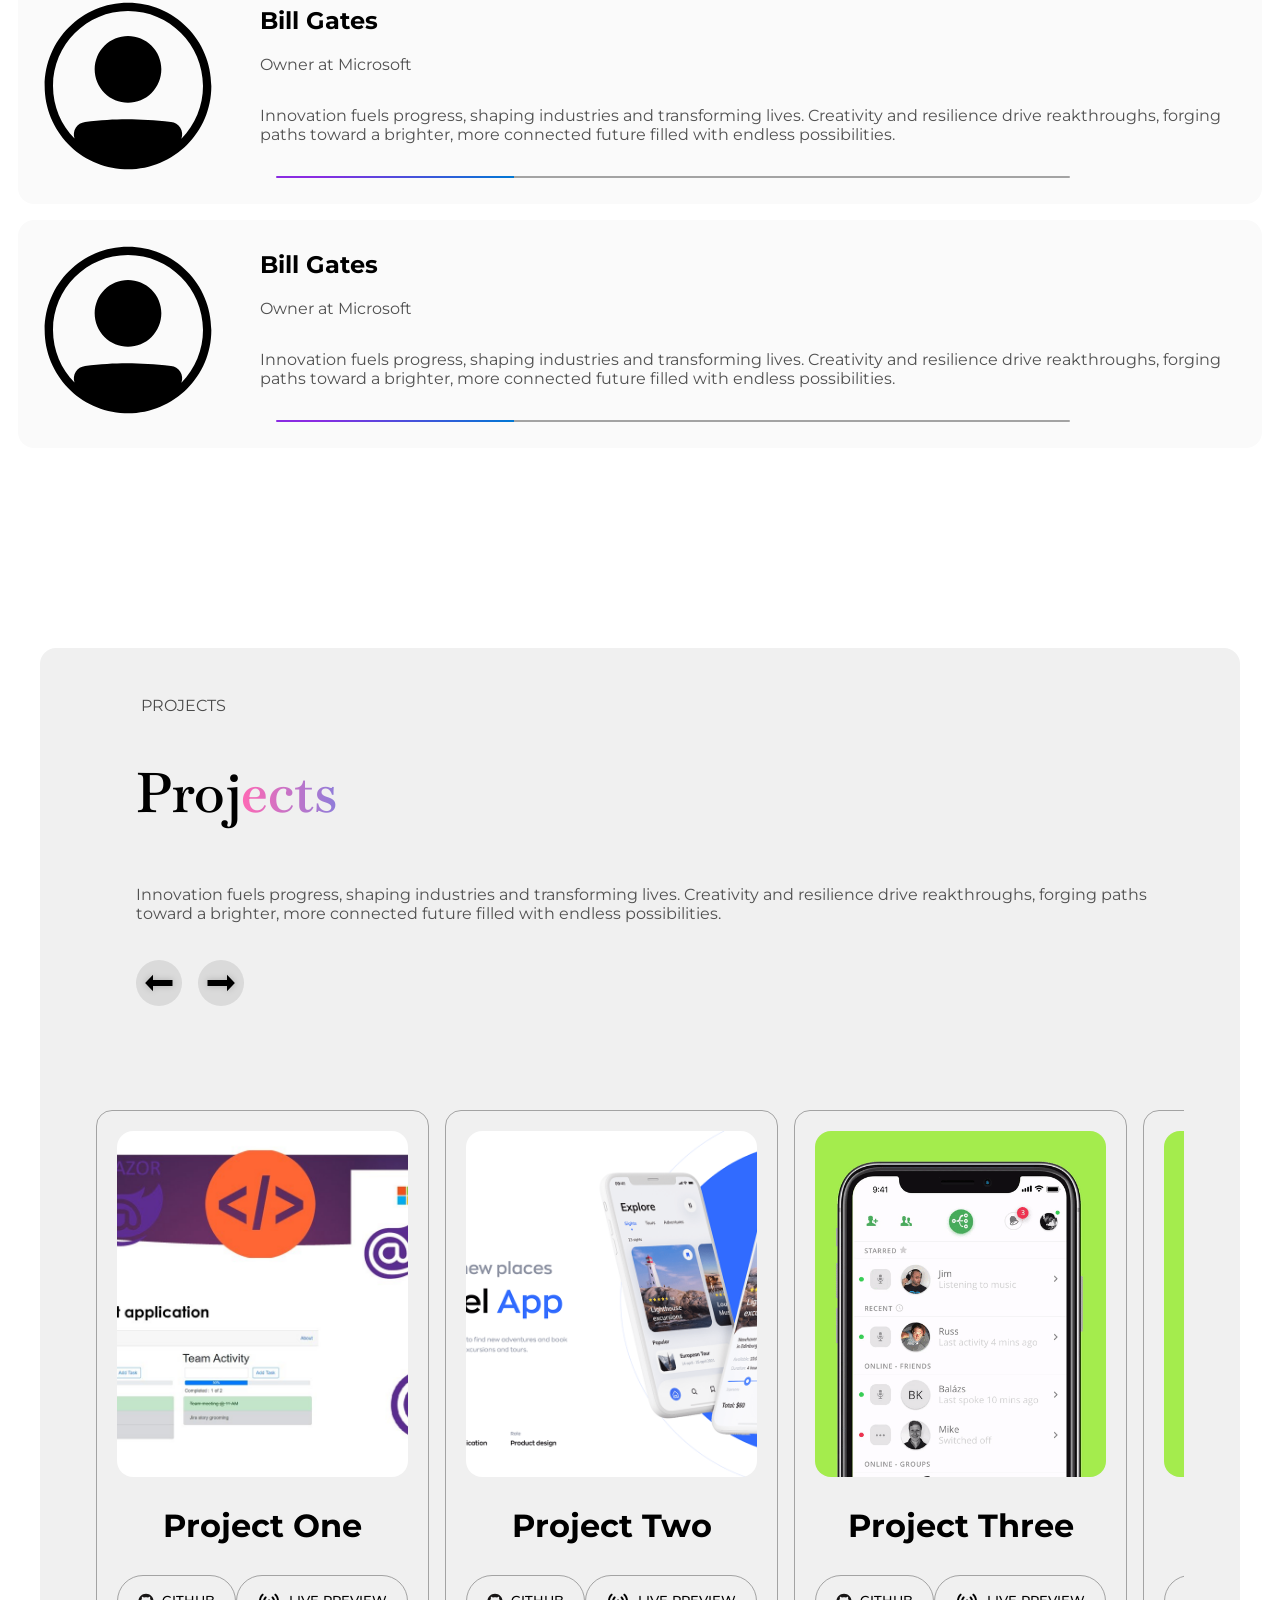
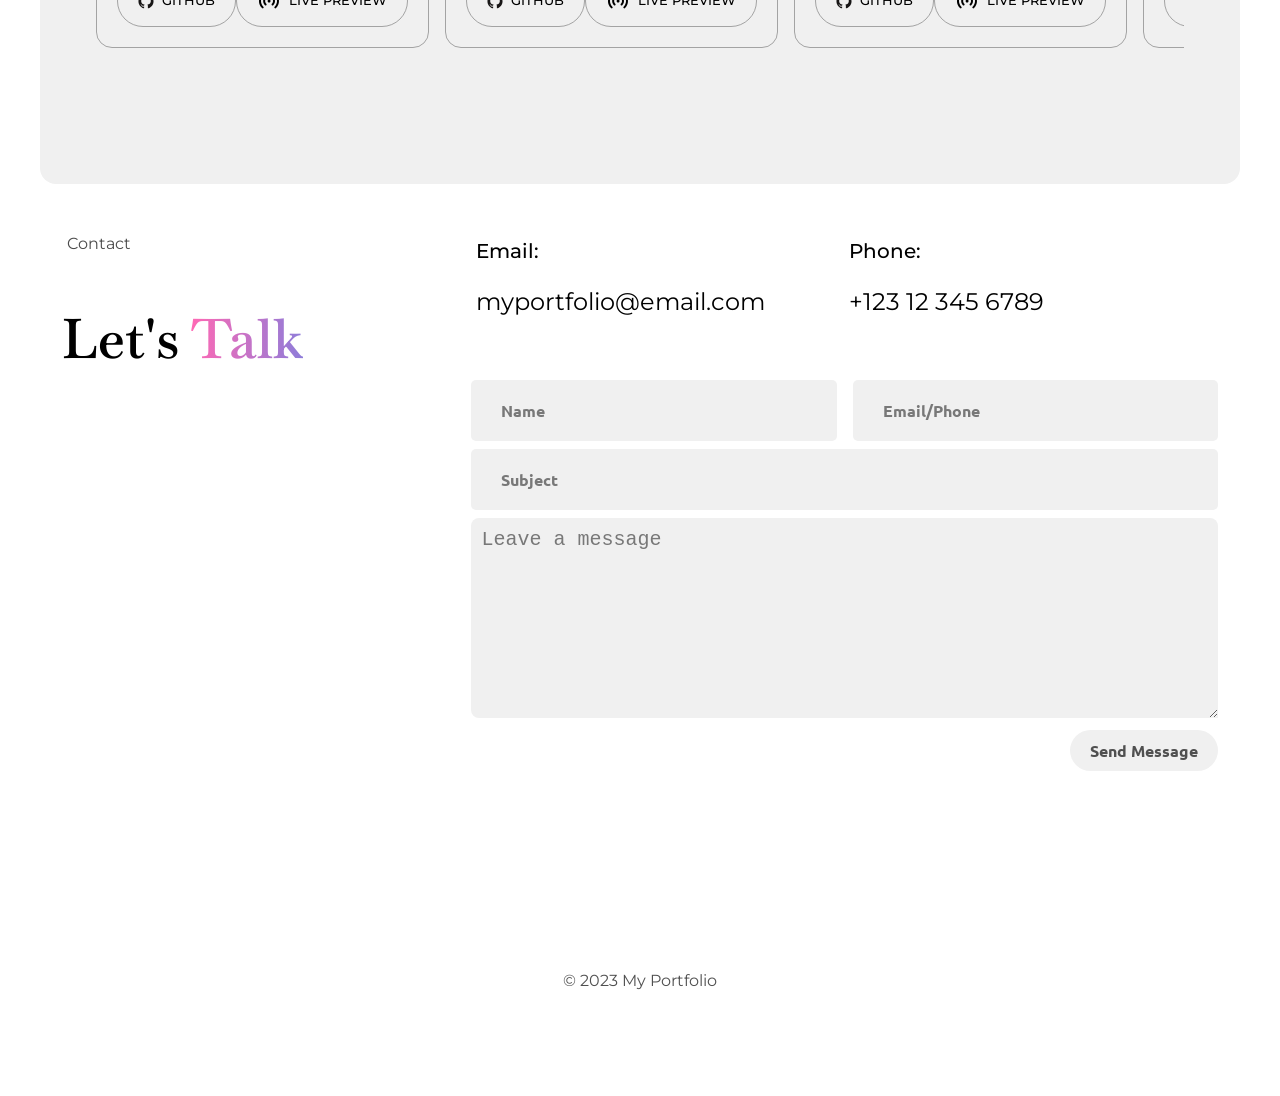
==== commit 865cb8cb: "feat: Implement contact form backend and introduce CSS variable-based theming with general styling u" ====
--- a/index.html
+++ b/index.html
@@ -89,14 +89,14 @@
     
 
     <section class="services fade-in-section" id="services">
-        <div class="services__title">
-            <span class="tlt">SERVICES</span>
+        <div class="section-title">
+            <span class="section-subtitle">SERVICES</span>
             <h1>What I
                 <span>Do</span>
             </h1>
         </div>
         <div class="svc__details">
-            <div class="svc service-1">
+            <div class="svc service-1 gradient-border-bottom">
                 <div class="service__no">
                     <h1>01/</h1>
                 </div>
@@ -113,7 +113,7 @@
                     </p>
                 </div>
             </div>
-            <div class="svc service-2">
+            <div class="svc service-2 gradient-border-bottom">
                 <div class="service__no">
                     <h1>02/</h1>
                 </div>
@@ -130,7 +130,7 @@
                     </p>
                 </div>
             </div>
-            <div class="svc service-3">
+            <div class="svc service-3 gradient-border-bottom">
                 <div class="service__no">
                     <h1>03/</h1>
                 </div>
@@ -151,14 +151,14 @@
     </section>
 
     <section class="exp-and-edu-container fade-in-section">
-        <div class="exp-edu experience-container">
+        <div class="exp-edu experience-container gradient-border-bottom">
             <img src="assets/experience.svg" alt="Experience icon">
             <h2>Experience</h2>
             <p>Fullstack Web Development<br />
                 Fullstack cross-platform Development
             </p>
         </div>
-        <div class="exp-edu experience-container">
+        <div class="exp-edu experience-container gradient-border-bottom">
             <img src="assets/Education.svg" alt="Education icon">
             <h2>Education</h2>
             <p>B.Sc Computer Science<br />
@@ -167,81 +167,81 @@
     </section>
 
     <section id="skills">
-        <div class="services__title">
-            <span class="tlt">SKILLS</span>
+        <div class="section-title">
+            <span class="section-subtitle">SKILLS</span>
             <h1>
                 Ski<span>lls</span>
             </h1>
         </div>
        <div class="skll-wrapper">
-         <div class="skl languages-container">
+         <div class="skl languages-container gradient-border-bottom">
             <div class="cd-lang skll-set-container">
                 <h1>Languages</h1>
                 <div class="skll-grid">
-                    <div class="skll-set">
+                    <div class="skll-set gradient-border-bottom">
                         <img src="assets/html.svg" alt="checkmark">
                         <p>HTML</p>
                     </div>
-                    <div class="skll-set">
+                    <div class="skll-set gradient-border-bottom">
                         <img src="assets/css.svg" alt="checkmark">
                         <p>CSS</p>
                     </div>
-                    <div class="skll-set">
+                    <div class="skll-set gradient-border-bottom">
                         <img src="assets/javascript.svg" alt="checkmark">
                         <p>JavaScript</p>
                     </div>
-                    <div class="skll-set">
+                    <div class="skll-set gradient-border-bottom">
                         <img src="assets/mysql.svg" alt="checkmark">
                         <p>MySQL</p>
                     </div>
-                    <div class="skll-set">
+                    <div class="skll-set gradient-border-bottom">
                         <img src="assets/csharp.svg" alt="checkmark">
                         <p>C#</p>
                     </div>
-                    <div class="skll-set">
+                    <div class="skll-set gradient-border-bottom">
                         <img src="assets/python.svg" alt="checkmark">
                         <p>Python</p>
                     </div>
-                    <div class="skll-set">
+                    <div class="skll-set gradient-border-bottom">
                         <img src="assets/checkmack.svg" alt="checkmark">
                         <p>Motoko</p>
                     </div>
                 </div>
             </div>
         </div>
-        <div class="skl tools-and-frameworks-container">
+        <div class="skl tools-and-frameworks-container gradient-border-bottom">
             <div class="skll-set-container">
                 <h1>Tools and Frameworks</h1>
                <div class="skll-grid">
-                <div class="skll-set">
+                <div class="skll-set gradient-border-bottom">
                     <img src="assets/dotnet.svg" alt="checkmark">
                     <p>.Net MAUI</p>
                 </div>
-                <div class="skll-set">
+                <div class="skll-set gradient-border-bottom">
                     <img src="assets/javascript.svg" alt="checkmark">
                     <p>Vanila JS</p>
                 </div>
-                <div class="skll-set">
+                <div class="skll-set gradient-border-bottom">
                     <img src="assets/blazor.svg" alt="checkmark">
                     <p>.Net Blazor</p>
                 </div>
-                <div class="skll-set">
+                <div class="skll-set gradient-border-bottom">
                     <img src="assets/dotnet.svg" alt="checkmark">
                     <p>.Net Blazor<br/> MAUI hybrid</p>
                 </div>
-                <div class="skll-set">
+                <div class="skll-set gradient-border-bottom">
                     <img src="assets/django.svg" alt="checkmark">
                     <p>Django</p>
                 </div>
-                <div class="skll-set">
+                <div class="skll-set gradient-border-bottom">
                     <img src="assets/react.svg" alt="checkmark">
                     <p>React</p>
                 </div>
-                <div class="skll-set">
+                <div class="skll-set gradient-border-bottom">
                     <img src="assets/dotnet.svg" alt="checkmark">
                     <p>ASP.NET</p>
                 </div>
-                <div class="skll-set">
+                <div class="skll-set gradient-border-bottom">
                     <img src="assets/git.svg" alt="checkmark">
                     <p>GIT</p>
                 </div>
@@ -254,8 +254,8 @@
     <div id="experience" class="fade-in-section">
         <div class="experience__title__container">
             <div class="experience__title">
-                <div class="services__title">
-                    <span class="tlt">Experience</span>
+                <div class="section-title">
+                    <span class="section-subtitle">Experience</span>
                     <h1>
                         Work <span>Experience</span>
                     </h1>
@@ -425,8 +425,8 @@
     </section>
 
     <div id="projects" class="fade-in-section">
-        <div class="pj__title">
-            <span class="tlt">PROJECTS</span>
+        <div class="section-title">
+            <span class="section-subtitle">PROJECTS</span>
             <h1>
                 Proj<span>ects</span>
             </h1>
@@ -531,8 +531,8 @@
     </div>
 
      <section id="contact" class="fade-in-section">
-        <div class="services__title">
-            <span class="tlt">Contact</span>
+        <div class="section-title">
+            <span class="section-subtitle">Contact</span>
             <h1>Let's
                 <span>Talk</span>
             </h1>
--- a/style.css
+++ b/style.css
@@ -1,1118 +1,1116 @@
-
-@import url('https://fonts.googleapis.com/css2?family=Baskervville:ital,wght@0,400..700;1,400..700&display=swap');
-@import url('https://fonts.googleapis.com/css2?family=Ubuntu:ital,wght@0,300;0,400;0,500;0,700;1,300;1,400;1,500;1,700&display=swap');
-@import url('https://fonts.googleapis.com/css2?family=Finlandica:ital,wght@0,400..700;1,400..700&display=swap');
-@import url('https://fonts.googleapis.com/css2?family=Montserrat:ital,wght@0,100..900;1,100..900&family=Roboto:ital,wght@0,100..900;1,100..900&display=swap');
-* {
-    margin: 0;
-    padding: 0;
-}
-
-*, *::before, *::after {
-    box-sizing: border-box;
-}
-
-body{
-    font-family: "Montserrat", sans-serif;
-    background-color: rgb();
-    padding-bottom: 5rem;
-    transition: background 0.4s, color 0.4s;
-}
-
+@import url("https://fonts.googleapis.com/css2?family=Baskervville:ital,wght@0,400..700;1,400..700&display=swap");
+@import url("https://fonts.googleapis.com/css2?family=Ubuntu:ital,wght@0,300;0,400;0,500;0,700;1,300;1,400;1,500;1,700&display=swap");
+@import url("https://fonts.googleapis.com/css2?family=Finlandica:ital,wght@0,400..700;1,400..700&display=swap");
+@import url("https://fonts.googleapis.com/css2?family=Montserrat:ital,wght@0,100..900;1,100..900&family=Roboto:ital,wght@0,100..900;1,100..900&display=swap");
+:root {
+  --primary-gradient: linear-gradient(to right, #ff69b4, #8a2be2, #1e90ff);
+  --primary-gradient-alt: linear-gradient(
+    270deg,
+    #ff69b4,
+    #8a2be2,
+    #1e90ff,
+    #ff69b4
+  );
+  --bg-primary: #ffffff;
+  --bg-secondary: rgb(240, 240, 240);
+  --bg-tertiary: rgb(250, 250, 250);
+  --bg-accent: rgb(230, 230, 230);
+  --bg-hover-gradient: linear-gradient(
+    to right,
+    rgba(105, 20, 40, 0.5) 0%,
+    rgba(105, 20, 40, 0.5) 20%,
+    rgba(75, 0, 130, 0.5) 60%,
+    rgba(0, 0, 139, 0.5) 100%
+  );
+  --text-primary: #000000;
+  --text-secondary: rgb(80, 80, 80);
+  --text-accent: rgb(75, 75, 75);
+  --text-placeholder: rgba(0, 0, 0, 0.5);
+  --border-color: rgb(163, 163, 163);
+  --nav-bg: rgba(247, 247, 247, 0.2);
+  --nav-border: rgba(255, 255, 255, 0.3);
+  --shadow-light: 0 4px 20px rgba(0, 0, 0, 0.1);
+}
+
+body {
+  font-family: "Montserrat", sans-serif;
+  background-color: var(--bg-primary);
+  color: var(--text-primary);
+  padding-bottom: 5rem;
+  transition: background 0.4s, color 0.4s;
+}
 
 html {
-    scroll-behavior: smooth;
+  scroll-behavior: smooth;
 }
 
 p {
-    color: rgb(80,80,80);
-}
-
-a, .btn {
-    transition: all 300ms ease;
-}
-
+  color: var(--text-secondary);
+}
+
+a,
+.btn {
+  transition: all 300ms ease;
+}
 
 /*Desktop Nav*/
 
-nav, .nav-links {
-    display: flex;
+nav,
+.nav-links {
+  display: flex;
 }
 
 nav {
-    justify-content: space-between;
-    align-items: center;
-    height: 10vh;
-    margin: 0 auto;  
-    position: sticky;
-    left: 0;
-    top: 0;
-    width: 100%;
-    z-index: 1000;
-    box-sizing: border-box;
-    padding: 10px 60px;
-    border-bottom-right-radius: 10px;
-    border-bottom-left-radius: 10px;
-    background: rgba(247, 247, 247, 0.2); 
-    backdrop-filter: blur(12px); 
-    -webkit-backdrop-filter: blur(12px);
-    box-shadow: 0 4px 20px rgba(0, 0, 0, 0.1);
-    border: 1px solid rgba(255, 255, 255, 0.3); 
-}
-
-.nav-links{
-    gap: 2rem;
-    list-style: none;
-    font-size: 1.5rem;
+  justify-content: space-between;
+  align-items: center;
+  height: 10vh;
+  margin: 0 auto;
+  position: sticky;
+  left: 0;
+  top: 0;
+  width: 100%;
+  z-index: 1000;
+  box-sizing: border-box;
+  padding: 10px 60px;
+  border-bottom-right-radius: 10px;
+  border-bottom-left-radius: 10px;
+  background: var(--nav-bg);
+  backdrop-filter: blur(12px);
+  -webkit-backdrop-filter: blur(12px);
+  box-shadow: var(--shadow-light);
+  border: 1px solid var(--nav-border);
+}
+
+.nav-links {
+  gap: 2rem;
+  list-style: none;
+  font-size: 1.5rem;
 }
 
 a {
-    text-decoration: none;
-    color: black;
-    text-decoration-color: white;
-}
-
-.logo{
-    font-size: 2rem;
-
-}
-
-.logo:hover{
-    cursor: default;
+  text-decoration: none;
+  color: var(--text-primary);
+}
+
+.logo {
+  font-size: 2rem;
+}
+
+.logo:hover {
+  cursor: default;
 }
 
 a:hover {
-    color: grey;
-    text-decoration: underline;
-    text-underline-offset: 0.5rem;
-    text-decoration-color: rgb(181, 181, 181);
-}
-
+  color: grey;
+  text-decoration: underline;
+  text-underline-offset: 0.5rem;
+  text-decoration-color: rgb(181, 181, 181);
+}
 
 /*HAMBURGER MENU*/
 
 #hamburger-nav {
-    display: none;
+  display: none;
 }
 
 .hamburger-menu {
-    position: relative;
-    display: inline-block;
+  position: relative;
+  display: inline-block;
 }
 
 .hamburger-icon {
-    display: flex;
-    flex-direction: column;
-    justify-content: space-between;
-    height: 24px;
-    width: 30px;
-    cursor: pointer;
+  display: flex;
+  flex-direction: column;
+  justify-content: space-between;
+  height: 24px;
+  width: 30px;
+  cursor: pointer;
 }
 
 .hamburger-icon span {
-    width: 100%;
-    height: 2px;
-    background-color: black;
-    transition: all 0.3 ease-in-out;
+  width: 100%;
+  height: 2px;
+  background-color: black;
+  transition: all 0.3 ease-in-out;
 }
 
 .menu-links {
-    position: absolute;
-    top: 100%;
-    right: 0;
-    width: fit-content;
-    max-height: 0;
-    overflow: hidden;
-    transition: all 0.3 ease-in-out;
-    border-radius: 10px;
-    background: rgb(240, 240, 240);
-}
-
-.menu-links a{
-    display: block;
-    padding: 10px;
-    text-align: left;
-    font-size: 1.5rem;
-    color: black;
-    text-decoration: none;
-    transition: all 0.3 ease-in-out;
-}
-
-.menu-links a:hover{
-    color: grey;
-    text-decoration: underline;
-    text-underline-offset: 0.5rem;
-    text-decoration-color:rgb(181, 181, 181) ;
-}
-
-.menu-links li{
-    list-style: none;
-}
-
-.menu-links.open{
-    max-height: fit-content;
-}
-
-.hamburger-icon.open span:first-child{
-    transform: rotate(45deg) translate(10px, 5px);
-}
-
-.hamburger-icon.open span:nth-child(2){
-    opacity: 0;
-}
-
-.hamburger-icon.open span:last-child{
-    transform: rotate(-45deg) translate(10px, -5px);
-}
-
-.hamburger-icon span:first-child{
-    transform: none;
-}
-
-.hamburger-icon span:first-child{
-    opacity: 1;
-}
-
-.hamburger-icon span:first-child{
-    transform: none;
+  position: absolute;
+  top: 100%;
+  right: 0;
+  width: fit-content;
+  max-height: 0;
+  overflow: hidden;
+  transition: all 0.3 ease-in-out;
+  border-radius: 10px;
+  background: rgb(240, 240, 240);
+}
+
+.menu-links a {
+  display: block;
+  padding: 10px;
+  text-align: left;
+  font-size: 1.5rem;
+  color: var(--text-primary);
+  text-decoration: none;
+  transition: all 0.3 ease-in-out;
+}
+
+.menu-links a:hover {
+  color: var(--text-secondary);
+  text-decoration: underline;
+  text-underline-offset: 0.5rem;
+  text-decoration-color: var(--border-color);
+}
+
+.menu-links li {
+  list-style: none;
+}
+
+.menu-links.open {
+  max-height: fit-content;
+}
+
+.hamburger-icon.open span:first-child {
+  transform: rotate(45deg) translate(10px, 5px);
+}
+
+.hamburger-icon.open span:nth-child(2) {
+  opacity: 0;
+}
+
+.hamburger-icon.open span:last-child {
+  transform: rotate(-45deg) translate(10px, -5px);
+}
+
+.hamburger-icon span:first-child {
+  transform: none;
+}
+
+.hamburger-icon span:first-child {
+  opacity: 1;
+}
+
+.hamburger-icon span:first-child {
+  transform: none;
 }
 
 /*SECTIONS*/
 
-#fullname{
-    font-size: 60px;
-    font-family: "Ubuntu Mono", monospace;
-    text-align: center;
-    font-weight: 600;
-}
-
-section{
-    display: flex;
-    flex-direction: row;
-    justify-content: center;
-    gap: 5rem;
-    margin: 50px 10px 200px 10px;
+#fullname {
+  font-size: 60px;
+  font-family: "Ubuntu Mono", monospace;
+  text-align: center;
+  font-weight: 600;
+}
+
+section {
+  display: flex;
+  flex-direction: row;
+  justify-content: center;
+  gap: 5rem;
+  margin: 50px 10px 200px 10px;
 }
 
 .fade-in-section {
-    opacity: 0;
-    transform: translateY(40px);
-    transition: opacity 0.8s cubic-bezier(.4,2,.6,1), transform 0.8s cubic-bezier(.4,2,.6,1);
-    will-change: opacity, transform;
+  opacity: 0;
+  transform: translateY(40px);
+  transition: opacity 0.8s cubic-bezier(0.4, 2, 0.6, 1),
+    transform 0.8s cubic-bezier(0.4, 2, 0.6, 1);
+  will-change: opacity, transform;
 }
 .fade-in-section.visible {
-    opacity: 1;
-    transform: none;
-}
-
-
-.about-container{
-    max-width: 25%;
-    display: flex;
-    flex-direction: column;
-    justify-content: space-between;
-    gap: 2rem;
-}
-
-#about p{
-    text-align: justify;
-    font-size: 18px;
-    line-height: 1.8rem;
-    margin: 0;
-}
-
-h6{
-    font-size: 25px;
-    margin-bottom: 10px;
-    word-wrap: break-word;
-    white-space: normal;
-}
-
-.sm{
-    text-align: end;
-}
-
-.sm p{
-    font-size: 50px;
-    font-weight: 600;
-}
-
-#summary{
-    justify-content: space-between;
-    display: flex;
-    flex-direction: column;
-    flex-wrap: wrap;
-    max-width: 25%;
-    gap: 1rem;
-}
-
-.hero-avatar{
-    justify-content: center;
-    align-self: center;
+  opacity: 1;
+  transform: none;
+}
+
+.about-container {
+  max-width: 25%;
+  display: flex;
+  flex-direction: column;
+  justify-content: space-between;
+  gap: 2rem;
+}
+
+#about p {
+  text-align: justify;
+  font-size: 18px;
+  line-height: 1.8rem;
+  margin: 0;
+}
+
+h6 {
+  font-size: 25px;
+  margin-bottom: 10px;
+  word-wrap: break-word;
+  white-space: normal;
+}
+
+.sm {
+  text-align: end;
+}
+
+.sm p {
+  font-size: 50px;
+  font-weight: 600;
+}
+
+#summary {
+  justify-content: space-between;
+  display: flex;
+  flex-direction: column;
+  flex-wrap: wrap;
+  max-width: 25%;
+  gap: 1rem;
+}
+
+.hero-avatar {
+  justify-content: center;
+  align-self: center;
 }
 
 .icon img {
-    height: 25px;
-    width: 30px;
-    align-self: center;
-    transition: transform 0.3 ease-in-out;
-}
-
-.icon:hover img{
-    transform: scale(1.5);
-    cursor: pointer;
-}
-
-.icon::before{
-    content: "";
-    position: absolute;
-    background: linear-gradient(to right,#ff69b4, #8a2be2, #1e90ff );
-    width: 0;
-    height: 0;
-    top: 0;
-    left: 0;
-    border-radius: inherit;
-    transform: scale(0);
-    opacity: 0;
-    transition: all 0.4s ease-in-out;
-    z-index: 0;
-}
-
-.icon:hover::before{
-    width: 100%;
-    height: 100%;
-    transform: scale(1);
-    opacity: 1;
-    cursor: pointer;
-}
-
-.icon{
-    padding: 10px;
-    background-color: rgb(230, 230, 230);
-    border-radius: 100px;
-    overflow: hidden;
-    position: relative;
-}
-
-.socials-logos{
-    display: flex;
-    gap: 0.5rem;
-}
-
-
-
-.socials{
-    display: flex;
-    flex-direction: column;
-}
-
-.services__title{
-    display: flex;
-    flex-direction: column;
-    gap: 0.3rem;
-    cursor: default;
-}
-
-.services__title h1{
-    font-size: 55px;
-    font-weight: 600;
-    font-family: "Baskervville", sans-serif;
-}
-
-.services__title h1 span{
-    background: linear-gradient(to right, #ff69b4, #8a2be2, #1e90ff);
-    -webkit-background-clip: text;
-    background-clip: text;
-    color: transparent;
-    -webkit-text-fill-color: transparent;   
-}
-
-.tlt{
-    color: rgb(75, 75, 75);
-    margin: 0 5px;
-}
-
-.svc__details{
-    max-width: 42%;
-    display: flex;
-    flex-direction: column;
-    gap: 2rem;
-}
-
-.svc{
-    display: flex;
-    flex-direction: row;
-    justify-content: space-between;
-    align-items: center;
-    gap: 3rem;
-    background-color: rgb(240, 240, 240);
-    padding: 15px;
-    border-radius: 10px;
-    position: relative;
-    overflow: hidden;
-}
-
-.svc:hover{
-    background: linear-gradient(
-        to right,
-        rgba(105, 20, 40, 0.5) 0%,    
-        rgba(105, 20, 40, 0.5) 20%, 
-        rgba(75, 0, 130, 0.5) 60%,  
-        rgba(0, 0, 139, 0.5) 100%  
-    );
-}
-
-
-.svc:hover p{
-    color: black;
-    transition: color 0.3 ease;
-}
-
-
-.svc::after{
-    position: absolute;
-    content: "";
-    bottom: -0.5px;
-    left: 0;
-    width: 100%;
-    height: 3px;
-    background: linear-gradient(to right,  #ff69b4, #8a2be2, #1e90ff);
-    border-radius: 2px;
-}
-
-.service__text{
-    width: 100%;
-    flex: 1;
-}
-
-.service__no{
-    align-self: center;
-    flex: 0 0 10%;
-}
-
-.service__name{
-    display: flex;
-    flex-direction: row;
-    align-items: center;
-    gap: 0.5rem;
-    flex: 0 0 25%;
-}
-
-.service__name img{
-    height: 35px;
-    width: 35px;
-}
-
-h3{
-    align-self: center;
-    cursor: default;
+  height: 25px;
+  width: 30px;
+  align-self: center;
+  transition: transform 0.3 ease-in-out;
+}
+
+.icon:hover img {
+  transform: scale(1.5);
+  cursor: pointer;
+}
+
+.icon::before {
+  content: "";
+  position: absolute;
+  background: linear-gradient(to right, #ff69b4, #8a2be2, #1e90ff);
+  width: 0;
+  height: 0;
+  top: 0;
+  left: 0;
+  border-radius: inherit;
+  transform: scale(0);
+  opacity: 0;
+  transition: all 0.4s ease-in-out;
+  z-index: 0;
+}
+
+.icon:hover::before {
+  width: 100%;
+  height: 100%;
+  transform: scale(1);
+  opacity: 1;
+  cursor: pointer;
+}
+
+.icon {
+  padding: 10px;
+  background-color: rgb(230, 230, 230);
+  border-radius: 100px;
+  overflow: hidden;
+  position: relative;
+}
+
+.socials-logos {
+  display: flex;
+  gap: 0.5rem;
+}
+
+.socials {
+  display: flex;
+  flex-direction: column;
+}
+
+.section-title {
+  display: flex;
+  flex-direction: column;
+  gap: 0.3rem;
+  cursor: default;
+}
+
+.section-title h1 {
+  font-size: 55px;
+  font-weight: 600;
+  font-family: "Baskervville", sans-serif;
+}
+
+.section-title h1 span {
+  background: var(--primary-gradient-alt);
+  background-size: 600% 600%;
+  animation: gradientMove 3s ease infinite;
+  -webkit-background-clip: text;
+  background-clip: text;
+  color: transparent;
+  -webkit-text-fill-color: transparent;
+}
+
+.section-subtitle {
+  color: var(--text-accent);
+  margin: 0 5px;
+}
+
+#projects .section-title {
+    margin: 2rem;
+    margin-left: 5rem;
+}
+
+.svc__details {
+  max-width: 42%;
+  display: flex;
+  flex-direction: column;
+  gap: 2rem;
+}
+
+.svc {
+  display: flex;
+  flex-direction: row;
+  justify-content: space-between;
+  align-items: center;
+  gap: 3rem;
+  background-color: var(--bg-secondary);
+  padding: 15px;
+  border-radius: 10px;
+  position: relative;
+  overflow: hidden;
+}
+
+.svc:hover {
+  background: var(--bg-hover-gradient);
+}
+
+.svc:hover p {
+  color: var(--text-primary);
+  transition: color 0.3s ease;
+}
+
+.gradient-border-bottom::after {
+  position: absolute;
+  content: "";
+  bottom: -0.5px;
+  left: 0;
+  width: 100%;
+  height: 4px; /* Standardized height */
+  background: var(--primary-gradient);
+  border-radius: 2px;
+}
+
+.service__text {
+  width: 100%;
+  flex: 1;
+}
+
+.service__no {
+  align-self: center;
+  flex: 0 0 10%;
+}
+
+.service__name {
+  display: flex;
+  flex-direction: row;
+  align-items: center;
+  gap: 0.5rem;
+  flex: 0 0 25%;
+}
+
+.service__name img {
+  height: 35px;
+  width: 35px;
+}
+
+h3 {
+  align-self: center;
+  cursor: default;
 }
 
 .service__no h1,
 .service__name h3 {
-    margin: 0;
-}
-
-.services{
-    gap: 8rem;
+  margin: 0;
+}
+
+.services {
+  gap: 8rem;
 }
 
 .services__title h1 span,
 .pj__title h1 span {
-    background: linear-gradient(270deg, #ff69b4, #8a2be2, #1e90ff, #ff69b4);
-    background-size: 600% 600%;
-    animation: gradientMove 3s ease infinite;
-    -webkit-background-clip: text;
-    background-clip: text;
-    color: transparent;
-    -webkit-text-fill-color: transparent;
+  background: linear-gradient(270deg, #ff69b4, #8a2be2, #1e90ff, #ff69b4);
+  background-size: 600% 600%;
+  animation: gradientMove 3s ease infinite;
+  -webkit-background-clip: text;
+  background-clip: text;
+  color: transparent;
+  -webkit-text-fill-color: transparent;
 }
 
 @keyframes gradientMove {
-    0% {background-position:0% 50%;}
-    50% {background-position:100% 50%;}
-    100% {background-position:0% 50%;}
-}
-
-
-.exp-edu{
-    padding: 1.5rem;
-    border-radius: 2rem;
-    border: rgb(53, 53, 53) 0.1rem solid;
-    border-color: rgb(163, 163, 163);
-    text-align: center;
-    min-width: 500px;
-    position: relative;
-    overflow: hidden;
-    background: rgb(250, 250, 250);
-}
-
-.exp-edu::after{
-    position: absolute;
-    content: "";
-    bottom: -0.5px;
-    left: 0;
-    width: 100%;
-    height: 5px;
-    background: linear-gradient(to right,  #ff69b4, #8a2be2, #1e90ff);
-    border-radius: 2px;
-}
-
-.exp-edu img{
-    height: 60px;
-    width: 60px;
-}
-
-.exp-edu p{
-    font-size: 20px;
-    line-height: 30px;
+  0% {
+    background-position: 0% 50%;
+  }
+  50% {
+    background-position: 100% 50%;
+  }
+  100% {
+    background-position: 0% 50%;
+  }
+}
+
+.exp-edu {
+  padding: 1.5rem;
+  border-radius: 2rem;
+  border: rgb(53, 53, 53) 0.1rem solid;
+  border-color: rgb(163, 163, 163);
+  text-align: center;
+  min-width: 500px;
+  position: relative;
+  overflow: hidden;
+  background: var(--bg-secondary);
+}
+
+
+.exp-edu img {
+  height: 60px;
+  width: 60px;
+}
+
+.exp-edu p {
+  font-size: 20px;
+  line-height: 30px;
 }
 
 .exp-edu:hover,
 .skl:hover {
-    box-shadow: 0 4px 24px rgba(138, 43, 226, 0.08);
-    transform: translateY(-2px) scale(1.01);
-    transition: box-shadow 0.2s, transform 0.2s;
+  box-shadow: 0 4px 24px rgba(138, 43, 226, 0.08);
+  transform: translateY(-2px) scale(1.01);
+  transition: box-shadow 0.2s, transform 0.2s;
 }
 
 .exp-edu,
 .skl {
-    transition: 
-        box-shadow 0.3s cubic-bezier(.4,2,.6,1),
-        transform 0.3s cubic-bezier(.4,2,.6,1),
-        border-color 0.3s;
-    will-change: transform, box-shadow;
-    position: relative;
-    overflow: hidden;
+  transition: box-shadow 0.3s cubic-bezier(0.4, 2, 0.6, 1),
+    transform 0.3s cubic-bezier(0.4, 2, 0.6, 1), border-color 0.3s;
+  will-change: transform, box-shadow;
+  position: relative;
+  overflow: hidden;
 }
 
 .exp-edu:hover,
 .skl:hover {
-    box-shadow: 0 8px 32px rgba(138, 43, 226, 0.18), 0 1.5px 8px rgba(30,144,255,0.10);
-    transform: translateY(-6px) scale(1.03);
-    border-color: #8a2be2;
+  box-shadow: 0 8px 32px rgba(138, 43, 226, 0.18),
+    0 1.5px 8px rgba(30, 144, 255, 0.1);
+  transform: translateY(-6px) scale(1.03);
+  border-color: #8a2be2;
 }
 
 .exp-edu:hover::before,
 .skl:hover::before {
-    opacity: 1;
-    transform: scale(1.2);
+  opacity: 1;
+  transform: scale(1.2);
 }
 
 .exp-edu::before,
 .skl::before {
-    content: "";
-    position: absolute;
-    inset: 0;
-    border-radius: inherit;
-    box-shadow: 0 0 32px 8px #8a2be2;
+  content: "";
+  position: absolute;
+  inset: 0;
+  border-radius: inherit;
+  box-shadow: 0 0 32px 8px #8a2be2;
+  opacity: 0;
+  pointer-events: none;
+  transition: opacity 0.4s, transform 0.4s;
+  z-index: 0;
+}
+
+#skills {
+  gap: 8rem;
+}
+.skl {
+  background-color: var(--bg-secondary);
+  padding: 0 20px;
+  border-radius: 1rem;
+  position: relative;
+  overflow: hidden;
+  padding-bottom: 30px;
+}
+
+
+.skll-set {
+  background: var(--bg-tertiary);
+  padding: 10px;
+  border-radius: 10px;
+  align-content: center;
+  position: relative;
+  overflow: hidden;
+  min-width: fit-content;
+}
+
+
+.skll-set:hover {
+  background: linear-gradient(
+    to right,
+    rgba(105, 20, 40, 0.5) 0%,
+    rgba(105, 20, 40, 0.5) 20%,
+    rgba(75, 0, 130, 0.5) 60%,
+    rgba(0, 0, 139, 0.5) 100%
+  );
+}
+
+.skll-set:hover p {
+  color: #000;
+}
+
+.skll-set-container {
+  margin: auto;
+  padding: 20px;
+  align-items: center;
+  text-align: center;
+}
+
+.skll-set-container h1 {
+  font-size: 25px;
+  margin-bottom: 20px;
+  text-align: center;
+}
+
+.skll-grid {
+  display: grid;
+  grid-template-columns: repeat(8, 1fr);
+  gap: 1rem;
+  justify-content: center;
+  align-items: center;
+  align-content: center;
+}
+
+.skll-wrapper {
+  gap: 1rem;
+  display: flex;
+  flex-direction: column;
+  position: relative;
+  min-width: 50%;
+}
+
+#experience {
+  background: var(--bg-secondary);
+  padding: 60px;
+  border-radius: 2rem;
+  margin: 40px;
+  display: flex;
+  flex-direction: column;
+  gap: 3rem;
+  margin-bottom: 200px;
+}
+
+.experience__title__container {
+  padding: 0 60px;
+  display: flex;
+  flex-direction: column;
+  gap: 1rem;
+}
+
+.experience-description {
+  font-size: 20px;
+}
+
+.experience__details {
+  display: flex;
+  gap: 1rem;
+  overflow-x: auto;
+  scroll-behavior: smooth;
+  scroll-snap-type: x mandatory;
+  scrollbar-width: none;
+  -ms-overflow-style: none;
+}
+
+.experience__details::-webkit-scrollbar {
+  display: none;
+}
+
+.companies {
+  flex: 0 0 auto;
+  min-width: 300px;
+  scroll-snap-align: start;
+  display: flex;
+  gap: 1rem;
+  position: relative;
+}
+
+.company__img img {
+  width: 100%;
+  aspect-ratio: 4 / 3;
+  height: auto;
+  max-height: 400px;
+  object-fit: cover;
+  border-radius: 1rem;
+  display: block;
+}
+
+.company__img {
+  display: flex;
+  flex-direction: column;
+  gap: 0.5rem;
+  position: relative;
+}
+
+.company__img span {
+  font-size: 30px;
+  margin-left: 20px;
+  display: inline-block;
+  cursor: pointer;
+}
+
+.companies li {
+  list-style: circle;
+  color: rgb(80, 80, 80);
+}
+
+.concept-trigger {
+  display: inline-block;
+  padding: 6px 12px;
+  background: rgb(200, 200, 200);
+  color: rgb(75, 75, 75);
+  border-radius: 4px;
+  cursor: pointer;
+  font-size: 20px;
+  margin-top: 8px;
+  transition: all 0.3s ease;
+  box-shadow: 0 2px 4px rgba(0, 0, 0, 0.1);
+  font-weight: 600;
+}
+
+.concept-trigger:hover {
+  transform: translateY(-2px) scale(1.1);
+}
+
+.experience__description {
+  font-size: 20px;
+  font-family: "Ubuntu", sans-serif;
+  display: none;
+  max-height: 85%;
+  overflow: hidden;
+  transition: max-height 0.4s ease-out, padding 0.4s ease-out;
+  padding: 0 10px;
+  background-color: #f5f5f5;
+  border-left: 4px solid #0078d4;
+  border-radius: 20px;
+}
+
+.experience__description.show {
+  display: block;
+  padding-left: 30px;
+  animation: fadeInUp 0.4s ease-out;
+}
+
+.experience__description ul {
+  justify-content: space-between;
+  display: flex;
+  flex-direction: column;
+  line-height: 40px;
+}
+
+#testimonials {
+  justify-content: center;
+}
+
+.all_testi_wrapper {
+  display: flex;
+  flex-direction: column;
+  gap: 1rem;
+}
+
+.testi_individual_wrapper {
+  background: var(--bg-tertiary);
+  padding: 10px;
+  border-radius: 1rem;
+  display: flex;
+  gap: 2rem;
+}
+
+.testi_person_details {
+  display: flex;
+  flex-direction: column;
+  justify-content: space-around;
+}
+
+.line {
+  height: 2px;
+  background: linear-gradient(
+    to right,
+    #8a2be2 5%,
+    #0078d4 30%,
+    var(--border-color) 30%
+  );
+  margin: 1rem;
+  width: 80%;
+  border-radius: 1rem;
+}
+
+#projects {
+  background: var(--bg-secondary);
+  margin: 1rem 2rem;
+  padding: 1rem;
+  padding-bottom: 5rem;
+  border-radius: 1rem;
+  display: flex;
+  flex-direction: column;
+  gap: 1rem;
+}
+
+.pj__title {
+  display: flex;
+  flex-direction: column;
+  gap: 0.3rem;
+  cursor: default;
+  margin: 2rem;
+  margin-left: 5rem;
+}
+
+.pj__title h1 {
+  font-size: 55px;
+  font-weight: 600;
+  font-family: "Baskervville", sans-serif;
+}
+
+
+.pjs {
+  display: flex;
+  flex-direction: row;
+  overflow-x: auto;
+  scroll-behavior: smooth;
+  scrollbar-width: none;
+  padding-bottom: 1rem;
+  gap: 1rem;
+  margin: 2.5rem;
+}
+
+.pjs::-webkit-scrollbar {
+  display: none;
+}
+
+.arw {
+  cursor: pointer;
+}
+
+.pj__img img {
+  width: 100%;
+  aspect-ratio: 16 / 19;
+  height: auto;
+  max-height: 600px;
+  object-fit: cover;
+  border-radius: 1rem;
+  display: block;
+}
+
+.pj__btns {
+  display: flex;
+  justify-content: space-around;
+}
+
+.pj__btn {
+  display: flex;
+  gap: 0.5rem;
+  text-align: center;
+  align-items: center;
+  padding: 5px 20px;
+  border: var(--border-color) solid 1px;
+  border-radius: 2rem;
+}
+
+.pj__btn:hover {
+  background: linear-gradient(
+    to right,
+    rgba(138, 43, 226, 0.2),
+    rgba(0, 0, 0, 0.5)
+  );
+  cursor: pointer;
+}
+
+.pj__btn p {
+  color: var(--text-primary);
+  font-weight: 500;
+  font-size: 0.8rem;
+  white-space: nowrap;
+}
+
+.pj {
+  display: flex;
+  flex-direction: column;
+  gap: 0.5rem;
+  border: var(--border-color) solid 1px;
+  border-radius: 1rem;
+  padding: 20px;
+}
+
+.pj h1 {
+  align-self: center;
+}
+
+#contact {
+  justify-content: space-around;
+}
+
+.contact__details {
+  display: flex;
+  flex-direction: column;
+  gap: 0.5rem;
+  width: 60%;
+}
+
+.my_email_n_phone {
+  display: flex;
+  flex-direction: row;
+  gap: 0.5rem;
+  margin: 5px;
+  margin-bottom: 2rem;
+}
+
+.my_email_n_phone div {
+  flex: 1 1 50%;
+}
+
+.my_email_n_phone h6 {
+  font-size: 20px;
+  font-weight: 500;
+  margin: 0;
+  padding: 0;
+}
+
+.my_email_n_phone p {
+  color: var(--text-primary);
+  font-size: 24px;
+}
+
+input::placeholder,
+textarea::placeholder {
+  color: var(--text-placeholder);
+}
+
+input {
+  padding: 20px 30px;
+  border-radius: 5px;
+  background: var(--bg-secondary);
+  outline: none;
+  border: transparent;
+  -webkit-appearance: none;
+  -moz-appearance: none;
+  appearance: none;
+  box-sizing: border-box;
+  font-size: 16px;
+  font-family: "Ubuntu";
+  font-weight: 600;
+}
+
+input:focus,
+textarea:focus {
+  outline: none;
+  border: 2px solid #8a2be2;
+  box-shadow: 0 0 8px #8a2be2;
+  transform: scale(1.02);
+  transition: box-shadow 0.3s, border 0.3s, transform 0.2s;
+}
+.name_n__email {
+  display: flex;
+  gap: 0.5rem;
+}
+
+.name_n__email input {
+  flex: 1 1 50%;
+}
+
+.subject input {
+  width: 100%;
+}
+
+textarea {
+  font-size: 20px;
+  background: var(--bg-secondary);
+  border: transparent;
+  border-radius: 0.5rem;
+  border-bottom-right-radius: 0;
+  width: 100%;
+  min-height: 200px;
+  box-sizing: border-box;
+  padding: 10px;
+}
+
+.sendmsg {
+  display: flex;
+  justify-content: flex-end;
+}
+
+.sendmsg input {
+  border: transparent;
+  border-radius: 10rem;
+  padding: 10px 20px;
+  color: rgb(80, 80, 80);
+}
+
+.sendmsg input:hover {
+  background: linear-gradient(
+    to right,
+    rgba(138, 43, 226, 0.8),
+    rgba(0, 0, 0, 0.5) 100%
+  );
+  color: #fff;
+  cursor: pointer;
+}
+
+form {
+  gap: 0.5rem;
+  display: flex;
+  flex-direction: column;
+  width: 100%;
+}
+
+/*Arrows*/
+
+.arrows {
+  display: flex;
+  justify-content: start;
+  align-items: center;
+  margin: 1rem 0;
+  animation: fadeInUp 0.55s ease-in-out;
+  gap: 1rem;
+}
+
+.arrows img {
+  width: 30px;
+  cursor: pointer;
+  transition: transform 0.3 ease, filter 0.3 ease;
+  filter: drop-shadow(0 0 3px rgba(0, 0, 0, 0.2));
+}
+
+.arrows img:hover {
+  transform: translateX(-5px) scale(1.1);
+  filter: drop-shadow(0 0 6px rgba(0, 150, 255, 0.4));
+}
+
+.arrows img.right:hover {
+  transform: translateX(5px) scale(1.1);
+}
+
+.arrows img:active,
+.arrows img.right:active {
+  transform: scale(0.95);
+}
+
+.arrows span {
+  padding: 0.5rem;
+  background: rgba(20, 20, 20, 0.1);
+  border-radius: 100rem;
+  display: flex;
+  align-items: center;
+  justify-content: start;
+}
+
+.arrows span:hover {
+  background: linear-gradient(
+    to right,
+    rgba(138, 43, 226, 0.8),
+    rgba(0, 0, 0, 0.5) 100%
+  );
+  border-radius: 20rem;
+  transform: scale(1.1);
+}
+
+@keyframes fadeInUp {
+  from {
     opacity: 0;
-    pointer-events: none;
-    transition: opacity 0.4s, transform 0.4s;
-    z-index: 0;
-}
-
-#skills{
-    gap: 8rem;
-}
-.skl{
-    background-color: rgb(250, 250, 250);
-    padding: 0 20px;
-    border-radius: 1rem;
-    position: relative;
-    overflow: hidden;
-    padding-bottom: 30px;
-}
-
-.skl::after{
-    position: absolute;
-    content: "";
-    background: linear-gradient(to right, #ff69b4, #8a2be2, #1e90ff);
-    height: 5px;
-    width: 100%;
-    left: 0;
-    bottom: -1px;
-
-}
-
-.skll-set{
-    background: rgb(200,200,200);
-    padding: 10px;
-    border-radius: 10px;
-    align-content: center;
-    position: relative;
-    overflow: hidden;
-    min-width: fit-content;
-}
-
-.skll-set::after{
-    position: absolute;
-    content: "";
-    background: linear-gradient(to right, #8a2be2, #ff69b4, #1e90ff);
-    height: 3px;
-    width: 100%;
-    left: 0;
-    bottom: -1px;
-}
-
-.skll-set:hover{
-    background: linear-gradient(
-        to right,
-        rgba(105, 20, 40, 0.5) 0%,    
-        rgba(105, 20, 40, 0.5) 20%, 
-        rgba(75, 0, 130, 0.5) 60%,  
-        rgba(0, 0, 139, 0.5) 100%  
-    );
-}
-
-.skll-set:hover p{
-    color: #000;
-}
-
-.skll-set-container{
-    margin: auto;
-    padding: 20px;
-    align-items: center;
-    text-align: center;
-}
-
-.skll-set-container h1{
-    font-size: 25px;
-    margin-bottom: 20px;
-    text-align: center;
-}
-
-.skll-grid{
-    display: grid;
-    grid-template-columns: repeat(8,1fr);
-    gap: 1rem;
-    justify-content: center;
-    align-items: center;
-    align-content: center;
-}
-
-.skll-wrapper{
-    gap: 1rem;
-    display: flex;
-    flex-direction: column;
-    position: relative;
-    min-width: 50%;
-}
-
-#experience{
-    background: rgb(240, 240, 240);
-    padding: 60px;
-    border-radius: 2rem;
-    margin: 40px;
-    display: flex;
-    flex-direction: column;
-    gap: 3rem;
-    margin-bottom: 200px;
-}
-
-.experience__title__container{
-    padding: 0 60px;
-    display: flex;
-    flex-direction: column;
-    gap: 1rem;
-}
-
-.experience-description{
-    font-size: 20px;
-}
-
-.experience__details{
-    display: flex;
-    gap: 1rem;
-    overflow-x: auto;
-    scroll-behavior: smooth;
-    scroll-snap-type: x mandatory;
-    scrollbar-width: none;
-    -ms-overflow-style: none;
-}
-
-.experience__details::-webkit-scrollbar{
-    display: none;
-}
-
-.companies{
-    flex: 0 0 auto;
-    min-width: 300px;
-    scroll-snap-align: start;
-    display: flex;
-    gap: 1rem;
-    position: relative;
-}
-
-.company__img img{
-    width: 100%;
-    aspect-ratio: 4 / 3;
-    height: auto;
-    max-height: 400px;
-    object-fit: cover;
-    border-radius: 1rem;
-    display: block;
-}
-
-.company__img{
-    display: flex;
-    flex-direction: column;
-    gap: 0.5rem;
-    position: relative;
-}
-
-.company__img span{
-    font-size: 30px;
-    margin-left: 20px;
-    display: inline-block;
-    cursor: pointer;
-}
-
-.companies li{
-    list-style: circle;
-    color: rgb(80,80,80);
-}
-
-.concept-trigger{
-    display: inline-block;
-    padding: 6px 12px;
-    background: rgb(200, 200, 200);
-    color: rgb(75, 75, 75);
-    border-radius: 4px;
-    cursor: pointer;
-    font-size: 20px;
-    margin-top: 8px;
-    transition: all 0.3s ease;
-    box-shadow: 0 2px 4px rgba(0, 0, 0, 0.1);
-    font-weight: 600;
-}
-
-.concept-trigger:hover{
-    transform: translateY(-2px) scale(1.1);
-}
-
-.experience__description{
-    font-size: 20px;
-    font-family:"Ubuntu", sans-serif;
-    display: none;
-    max-height: 85%;
-    overflow: hidden;
-    transition: max-height 0.4s ease-out, padding 0.4s ease-out;
-    padding: 0 10px;
-    background-color: #f5f5f5;
-    border-left: 4px solid #0078D4;
-    border-radius: 20px;
-}
-
-
-.experience__description.show{
-    display: block;
-    padding-left: 30px;
-    animation: fadeInUp 0.4s ease-out;
-}
-
-.experience__description ul{
-    justify-content: space-between;
-    display: flex;
-    flex-direction: column;
-    line-height: 40px;
-}
-
-#testimonials{
-    justify-content: center;
-}
-
-.all_testi_wrapper{
-    display: flex;
-    flex-direction: column;
-    gap: 1rem;
-}
-
-.testi_individual_wrapper{
-    background: rgb(250, 250, 250);
-    padding: 10px;
-    border-radius: 1rem;
-    display: flex;
-    gap: 2rem;
-}
-
-.testi_person_details{
-    display: flex;
-    flex-direction: column;
-    justify-content: space-around;
-}
-
-.line{
-    height: 2px;
-    background: linear-gradient(to right, #8a2be2 5%, #0078D4 30%, rgb(220, 220, 220) 30%);
-    margin: 1rem;
-    width: 80%;
-    border-radius: 1rem;
-}
-
-#projects{
-    background: rgb(240, 240, 240);
-    margin: 1rem 2rem;
-    padding: 1rem;
-    padding-bottom: 5rem;
-    border-radius: 1rem;
-    display: flex;
-    flex-direction: column;
-    gap: 1rem;
-}
-
-.pj__title{
-    display: flex;
-    flex-direction: column;
-    gap: 0.3rem;
-    cursor: default;
-    margin: 2rem;
-    margin-left: 5rem;
-    
-}
-
-.pj__title h1{
-    font-size: 55px;
-    font-weight: 600;
-    font-family: "Baskervville", sans-serif;
-}
-
-.pj__title h1 span{
-    background: linear-gradient(to right, #ff69b4, #8a2be2, #1e90ff);
-    -webkit-background-clip: text;
-    background-clip: text;
-    color: transparent;
-    -webkit-text-fill-color: transparent;   
-}
-
-.pjs{
-    display: flex;
-    flex-direction: row;
-    overflow-x: auto;
-    scroll-behavior: smooth;
-    scrollbar-width: none;
-    padding-bottom: 1rem;
-    gap: 1rem;
-    margin: 2.5rem;
-}
-
-.pjs::-webkit-scrollbar {
-    display: none;
-}
-
-.arw{
-    cursor: pointer;
-}
-
-.pj__img img{
-    width: 100%;
-    aspect-ratio: 16 / 19; 
-    height: auto;
-    max-height: 600px;
-    object-fit: cover;
-    border-radius: 1rem;
-    display: block;
-}
-
-.pj__btns{
-    display: flex;
-    justify-content: space-around;
-}
-
-.pj__btn {
-    display: flex;
-    gap: 0.5rem;
-    text-align: center;
-    align-items: center;
-    padding: 5px 20px;
-    border: rgb(160, 160, 160) solid 1px;
-    border-radius: 2rem;
-}
-
-.pj__btn:hover{
-   background: linear-gradient(to right,
-        rgba(138, 43, 226, 0.2),
-        rgba(0,0,0, 0.5)
-        );
-        cursor: pointer;
-}
-
-.pj__btn p{
-    color: #000;
-    font-weight: 500;
-}
-
-.pj{
-    display: flex;
-    flex-direction: column;
-    gap: 0.5rem;
-    border: rgb(160, 160, 160) solid 1px;
-    border-radius: 1rem;
-    padding: 20px;
-}
-
-.pj h1{
-    align-self: center;
-}
-
-#contact{
-    justify-content: space-around;
-}
-
-.contact__details{
-    display: flex;
-    flex-direction: column;
-    gap: 0.5rem;
-    width: 60%;
-}
-
-.my_email_n_phone{
-    display: flex;
-    flex-direction: row;
-    gap: 0.5rem;
-    margin: 5px;
-    margin-bottom: 2rem;
-}
-
-.my_email_n_phone div{
-    flex: 1 1 50%;
-}
-
-.my_email_n_phone h6{
-    font-size: 20px;
-    font-weight: 500;
-    margin: 0;
-    padding: 0;
-}
-
-.my_email_n_phone p{
-    color: #000;
-    font-size: 24px;
-}
-
-input{
-    padding: 20px 30px;
-    border-radius: 5px;
-    background: rgb(240, 240, 240);
-    outline: none;
-    border: transparent;
-    -webkit-appearance: none;
-    -moz-appearance: none;
-    appearance: none;
-    box-sizing: border-box;
-    font-size: 16px;
-    font-family: 'Ubuntu';
-    font-weight: 600;
-}
-
-input:focus, textarea:focus {
-    outline: none;
-    border: 2px solid #8a2be2;
-    box-shadow: 0 0 8px #8a2be2;
-    transform: scale(1.02);
-    transition: box-shadow 0.3s, border 0.3s, transform 0.2s;
-}
-.name_n__email{
-    display: flex;
-    gap: 0.5rem;
-}
-
-.name_n__email input{
-    flex: 1 1 50%;
-}
-
-.subject input{
-    width: 100%;
-}
-
-textarea{
-    font-size: 20px;
-    background: rgb(240, 240, 240);
-    border: transparent;
-    border-radius: 0.5rem;
-    border-bottom-right-radius: 0;
-    width: 100%;
-    min-height: 200px;
-    box-sizing: border-box;
-    padding: 10px;
-}
-
-.sendmsg{
-    display: flex;
-    justify-content: flex-end;
-}
-
-.sendmsg input{
-    border: transparent;
-    border-radius: 10rem;
-    padding: 10px 20px;
-    color: rgb(80, 80, 80);
-}
-
-.sendmsg input:hover{
-    background: linear-gradient(to right,
-        rgba(138, 43, 226, 0.8),
-        rgba(0,0,0, 0.5)100%
-  );
-color: #fff;
-cursor: pointer;
-}
-
-form {
-    gap: 0.5rem;
-    display: flex;
-    flex-direction: column;
-    width: 100%;
-}
-
-
-/*Arrows*/
-
-
-.arrows{
-    display: flex;
-    justify-content: start;
-    align-items: center;
-    margin: 1rem 0;
-    animation: fadeInUp 0.55s ease-in-out;
-    gap: 1rem;
-}
-
-.arrows img{
-    width: 30px;
-    cursor: pointer;
-    transition: transform 0.3 ease, filter 0.3 ease;
-    filter: drop-shadow(0 0 3px rgba(0, 0, 0, 0.2));
-}
-
-.arrows img:hover{
-    transform: translateX(-5px) scale(1.1);
-    filter: drop-shadow(0 0 6px rgba(0, 150, 255, 0.4));
-}
-
-.arrows img.right:hover{
-    transform: translateX(5px) scale(1.1);
-}
-
-.arrows img:active, .arrows img.right:active{
-    transform: scale(0.95);
-}
-
-.arrows span{
-    padding: 0.5rem;
-    background: rgba(20, 20, 20, 0.1);
-    border-radius: 100rem;
-    display: flex;
-    align-items: center;
-    justify-content: start;
-}
-
-.arrows span:hover {
-    background: linear-gradient(
-        to right,
-        rgba(138, 43, 226, 0.8),
-        rgba(0, 0, 0, 0.5) 100%
-    );
-    border-radius: 20rem;
-    transform:scale(1.1);
-}
-
-
-
-
-
-
-
-
-@keyframes fadeInUp{
-    from{
-        opacity: 0;
-        transform: translateY(20px);
-    }
-    to{
-        opacity: 1;
-        transform: translateY(0);
-    }
+    transform: translateY(20px);
+  }
+  to {
+    opacity: 1;
+    transform: translateY(0);
+  }
 }
 
 .floating-buttons {
-    position: fixed;
-    bottom: 24px;
-    right: 24px;
-    z-index: 1000;
-    display: flex;
-    flex-direction: row;
-    gap: 12px;
+  position: fixed;
+  bottom: 24px;
+  right: 24px;
+  z-index: 1000;
+  display: flex;
+  flex-direction: row;
+  gap: 12px;
 }
 
 #scroll-to-top,
 #theme-toggle {
-    background: #232323;
-    color: #fff;
-    border: none;
-    border-radius: 50%;
-    width: 48px;
-    height: 48px;
-    font-size: 1.5rem;
-    box-shadow: 0 2px 8px rgba(0,0,0,0.18);
-    cursor: pointer;
-    display: flex;
-    align-items: center;
-    justify-content: center;
-    transition: background 0.2s, color 0.2s, transform 0.2s;
+  background: var(--bg-secondary);
+  color: var(--text-primary);
+  border: none;
+  border-radius: 50%;
+  width: 48px;
+  height: 48px;
+  font-size: 1.5rem;
+  box-shadow: 0 2px 8px rgba(0, 0, 0, 0.18);
+  cursor: pointer;
+  display: flex;
+  align-items: center;
+  justify-content: center;
+  transition: background 0.2s, color 0.2s, transform 0.2s;
 }
 
 #scroll-to-top:hover,
 #theme-toggle:hover {
-    background: #444;
-    color: #ffd700;
-    transform: scale(1.08);
+  background: #444;
+  color: #ffd700;
+  transform: scale(1.08);
 }
 
 #scroll-to-top:focus,
 #theme-toggle:focus {
-    outline: 2px solid #ffd700;
-    outline-offset: 2px;
+  outline: 2px solid #ffd700;
+  outline-offset: 2px;
 }
 #scroll-to-top,
 #theme-toggle {
-    position: relative;
-    overflow: hidden;
+  position: relative;
+  overflow: hidden;
 }
 
 #scroll-to-top:hover,
 #theme-toggle:hover {
-    animation: bounce 0.4s;
+  animation: bounce 0.4s;
 }
 
 @keyframes bounce {
-    0%   { transform: scale(1);}
-    30%  { transform: scale(1.15);}
-    60%  { transform: scale(0.95);}
-    100% { transform: scale(1);}
+  0% {
+    transform: scale(1);
+  }
+  30% {
+    transform: scale(1.15);
+  }
+  60% {
+    transform: scale(0.95);
+  }
+  100% {
+    transform: scale(1);
+  }
 }
 
 /* Ripple effect */
 #scroll-to-top:active::after,
 #theme-toggle:active::after {
-    content: "";
-    position: absolute;
-    left: 50%; top: 50%;
-    width: 0; height: 0;
-    background: rgba(255,255,255,0.3);
-    border-radius: 50%;
-    transform: translate(-50%, -50%);
-    animation: ripple 0.5s linear;
-    pointer-events: none;
+  content: "";
+  position: absolute;
+  left: 50%;
+  top: 50%;
+  width: 0;
+  height: 0;
+  background: rgba(255, 255, 255, 0.3);
+  border-radius: 50%;
+  transform: translate(-50%, -50%);
+  animation: ripple 0.5s linear;
+  pointer-events: none;
 }
 @keyframes ripple {
-    to {
-        width: 200%;
-        height: 200%;
-        opacity: 0;
-    }
-}
-
-footer p{
-    text-align: center;
-}+  to {
+    width: 200%;
+    height: 200%;
+    opacity: 0;
+  }
+}
+
+footer p {
+  text-align: center;
+}
--- a/mediaQueries.css
+++ b/mediaQueries.css
@@ -26,7 +26,7 @@
         justify-content: space-between;
         align-items: center;
         padding: 1rem 2rem;
-        background-color: #fff;
+        background-color: var(--bg-primary);
         box-sizing: border-box;
     }
 
--- a/darktheme.css
+++ b/darktheme.css
@@ -1,117 +1,45 @@
-/* Dark mode styles */
+/* Dark mode styles - Refactored for DRY using CSS Variables */
 body.dark-mode {
-    background-color: #181818;
-    color: #f5f5f5;
+    --bg-primary: #181818;
+    --bg-secondary: #232323;
+    --bg-tertiary: #2a2a2a;
+    --bg-accent: #181818;
+    --text-primary: #ffffff;
+    --text-secondary: #d1d1d1;
+    --text-accent: #e0e0e0;
+    --text-placeholder: rgba(255, 255, 255, 0.5);
+    --border-color: #3d3d3d;
+    --nav-bg: rgba(30, 30, 30, 0.7);
+    --nav-border: rgba(255, 255, 255, 0.1);
+    --shadow-light: 0 4px 20px rgba(0, 0, 0, 0.3);
 }
 
-body.dark-mode p,
-body.dark-mode h1,
-body.dark-mode h2,
-body.dark-mode h3,
-body.dark-mode h6,
-body.dark-mode a {
-    color: #f5f5f5;
-}
-
-body.dark-mode .svc,
-body.dark-mode .exp-edu,
-body.dark-mode #experience,
-body.dark-mode #projects,
-body.dark-mode .testi_individual_wrapper,
-body.dark-mode .skl {
-    background: #232323;
-    border-color: #444;
-}
-
-body.dark-mode input,
-body.dark-mode textarea,
-body.dark-mode nav {
-    background: #232323;
-    color: #f5f5f5;
-}
-
-body.dark-mode .pj__btn {
-    border-color: #444;
-}
-
+/* Specific elements that need non-variable adjustments */
 body.dark-mode .company__img img,
 body.dark-mode .pj__img img {
     filter: brightness(0.85);
 }
 
-body.dark-mode #desktop-nav,
-body.dark-mode #hamburger-nav,
-body.dark-mode .concept-trigger {
-    background: #181818;
-    color: #f5f5f5;
-    box-shadow: 0 2px 8px rgba(0,0,0,0.32);
+body.dark-mode .skll-set img,
+body.dark-mode .pj__btn img,
+body.dark-mode .service__name img {
+    filter: brightness(0) invert(1);
 }
 
 body.dark-mode .nav-links a,
 body.dark-mode .menu-links a {
-    color: rgb(100, 100, 100);
-}
-
-body.dark-mode .menu-links{
-    background: rgb(30, 30, 30);
-}
-
-body.dark-mode #desktop-nav .logo,
-body.dark-mode #hamburger-nav .logo{
-    color: #fff;
-}
-
-body.dark-mode .hamburger-icon span{
-    background-color: #fff;
+    color: var(--text-secondary) !important;
 }
 
 body.dark-mode .nav-links a:hover,
 body.dark-mode .menu-links a:hover {
-    color: #fff;
+    color: var(--text-primary) !important;
 }
 
-body.dark-mode .skll-set,
-body.dark-mode .experience__description{
-    background: rgb(40, 40, 40);
-    color: #fff;
+body.dark-mode .hamburger-icon span {
+    background-color: var(--text-primary);
 }
 
-body.dark-mode .experience__description,
-body.dark-mode .experience__description p,
-body.dark-mode .experience__description span,
-body.dark-mode .experience__description li {
-    color: #f0f0f0 !important;
-}
-
-body.dark-mode nav {
-    background: rgba(30, 30, 30, 0.7) !important;
-    backdrop-filter: blur(12px) !important;
-    -webkit-backdrop-filter: blur(12px) !important;
-    box-shadow: 0 4px 20px rgba(0, 0, 0, 0.3) !important;
-    border: 1px solid rgba(255, 255, 255, 0.1) !important;
-}
-
-
-
-body.dark-mode .work_details p{
-    color: #fff;
-}
-
-body.dark-mode .exp-edu,
-body.dark-mode .skl,
-body.dark-mode .testi_individual_wrapper {
-    background: #232323;
-    color: #f5f5f5;
-    border-color: #444;
-}
-
-body.dark-mode .skll-set img,
-body.dark-mode .pj__btn img {
-    filter: brightness(0) invert(1);
-    transition: filter 0.3s ease;
-}
-
-body.dark-mode .skll-set img:hover,
-body.dark-mode .pj__btn img:hover{
-    filter: brightness(0) invert(1) drop-shadow(0 0 4px rgba(255,255,255,0.5));
+body.dark-mode .experience__description {
+    border-color: #0078D4; /* Maintain consistency if variables don't cover it */
 }
